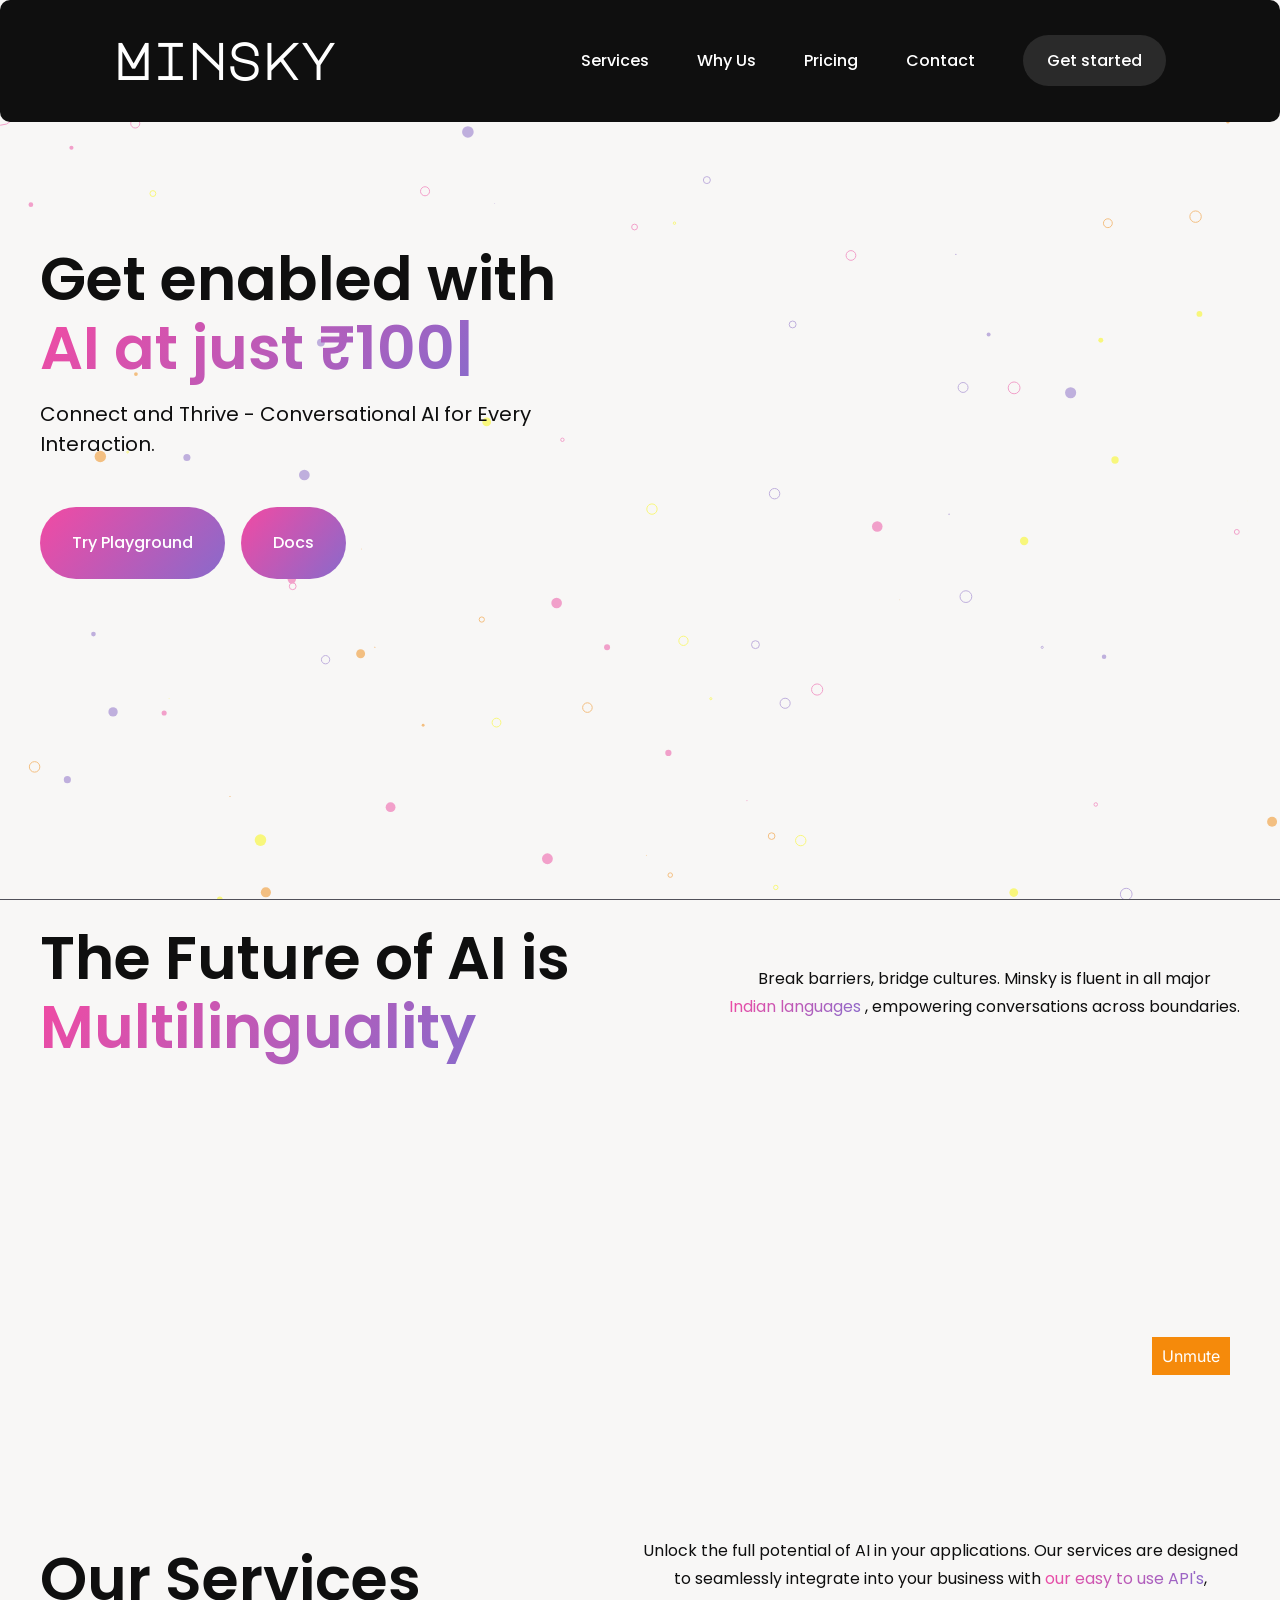
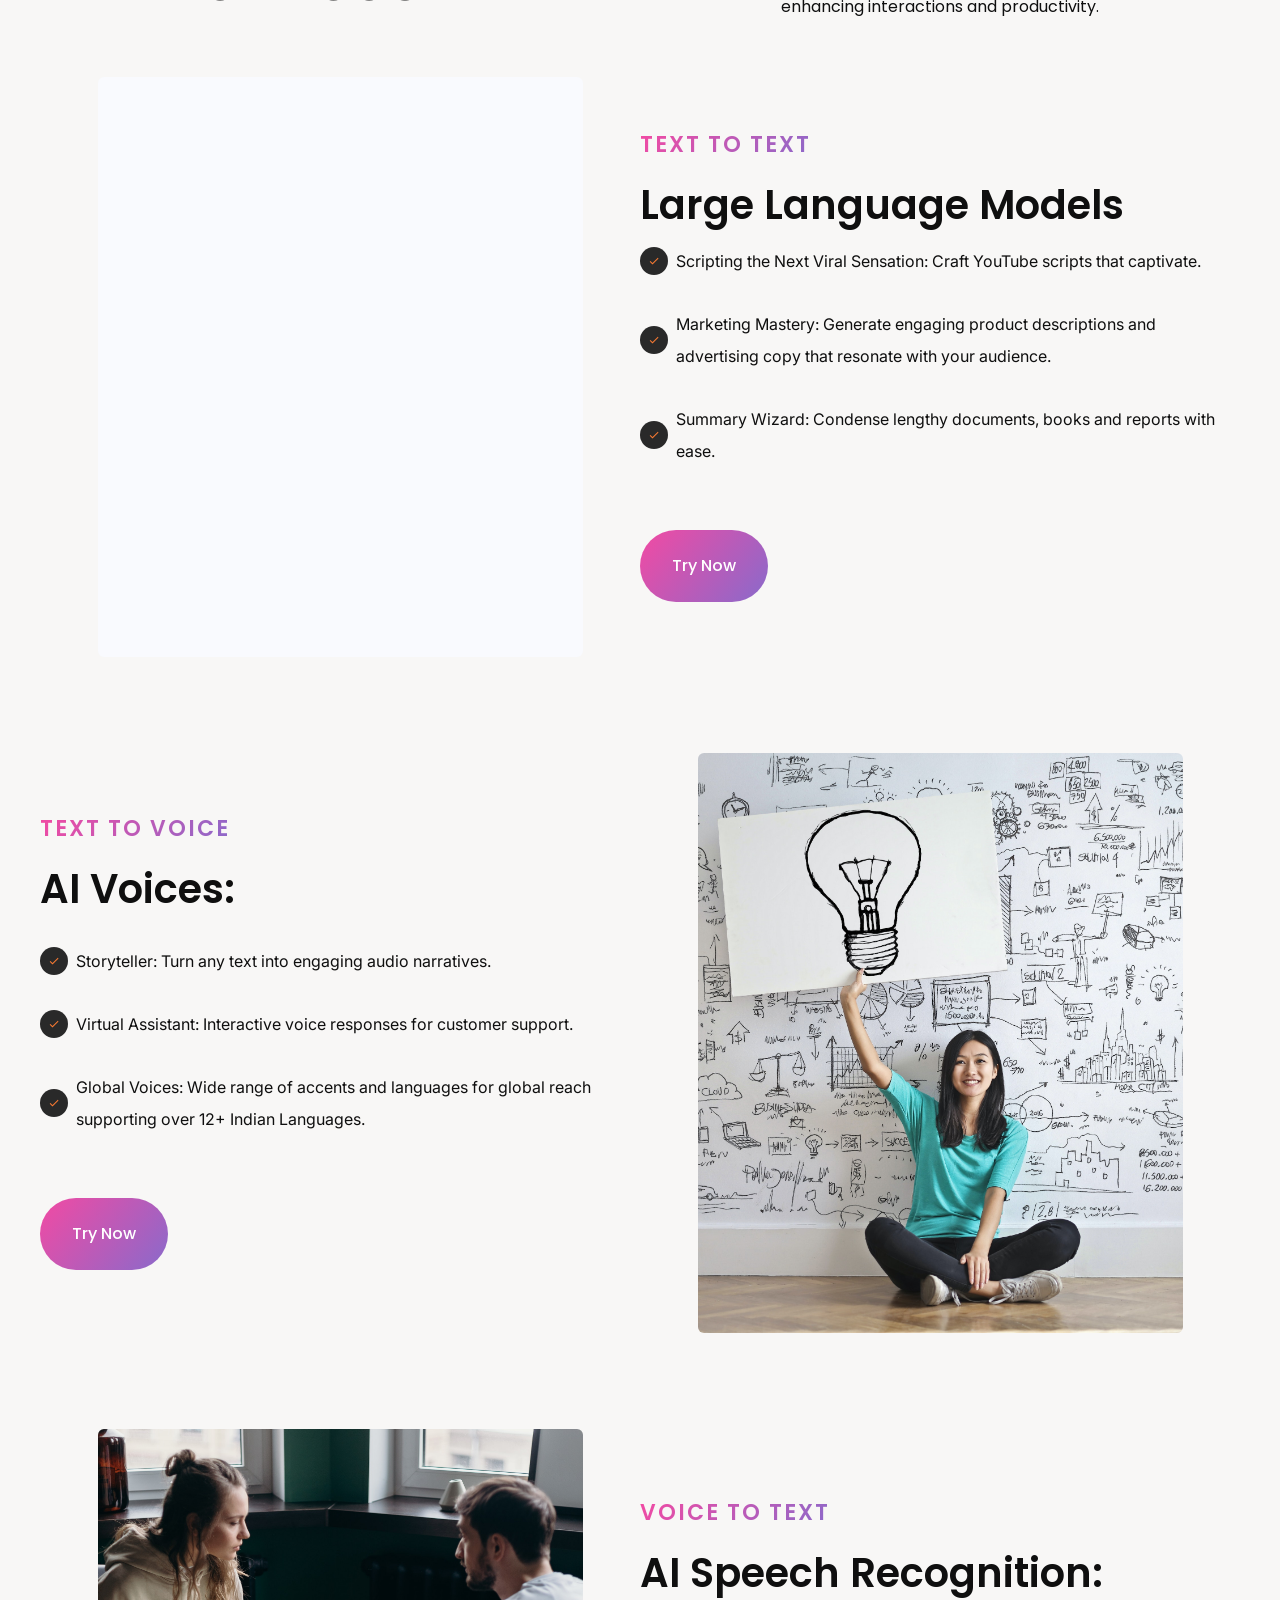
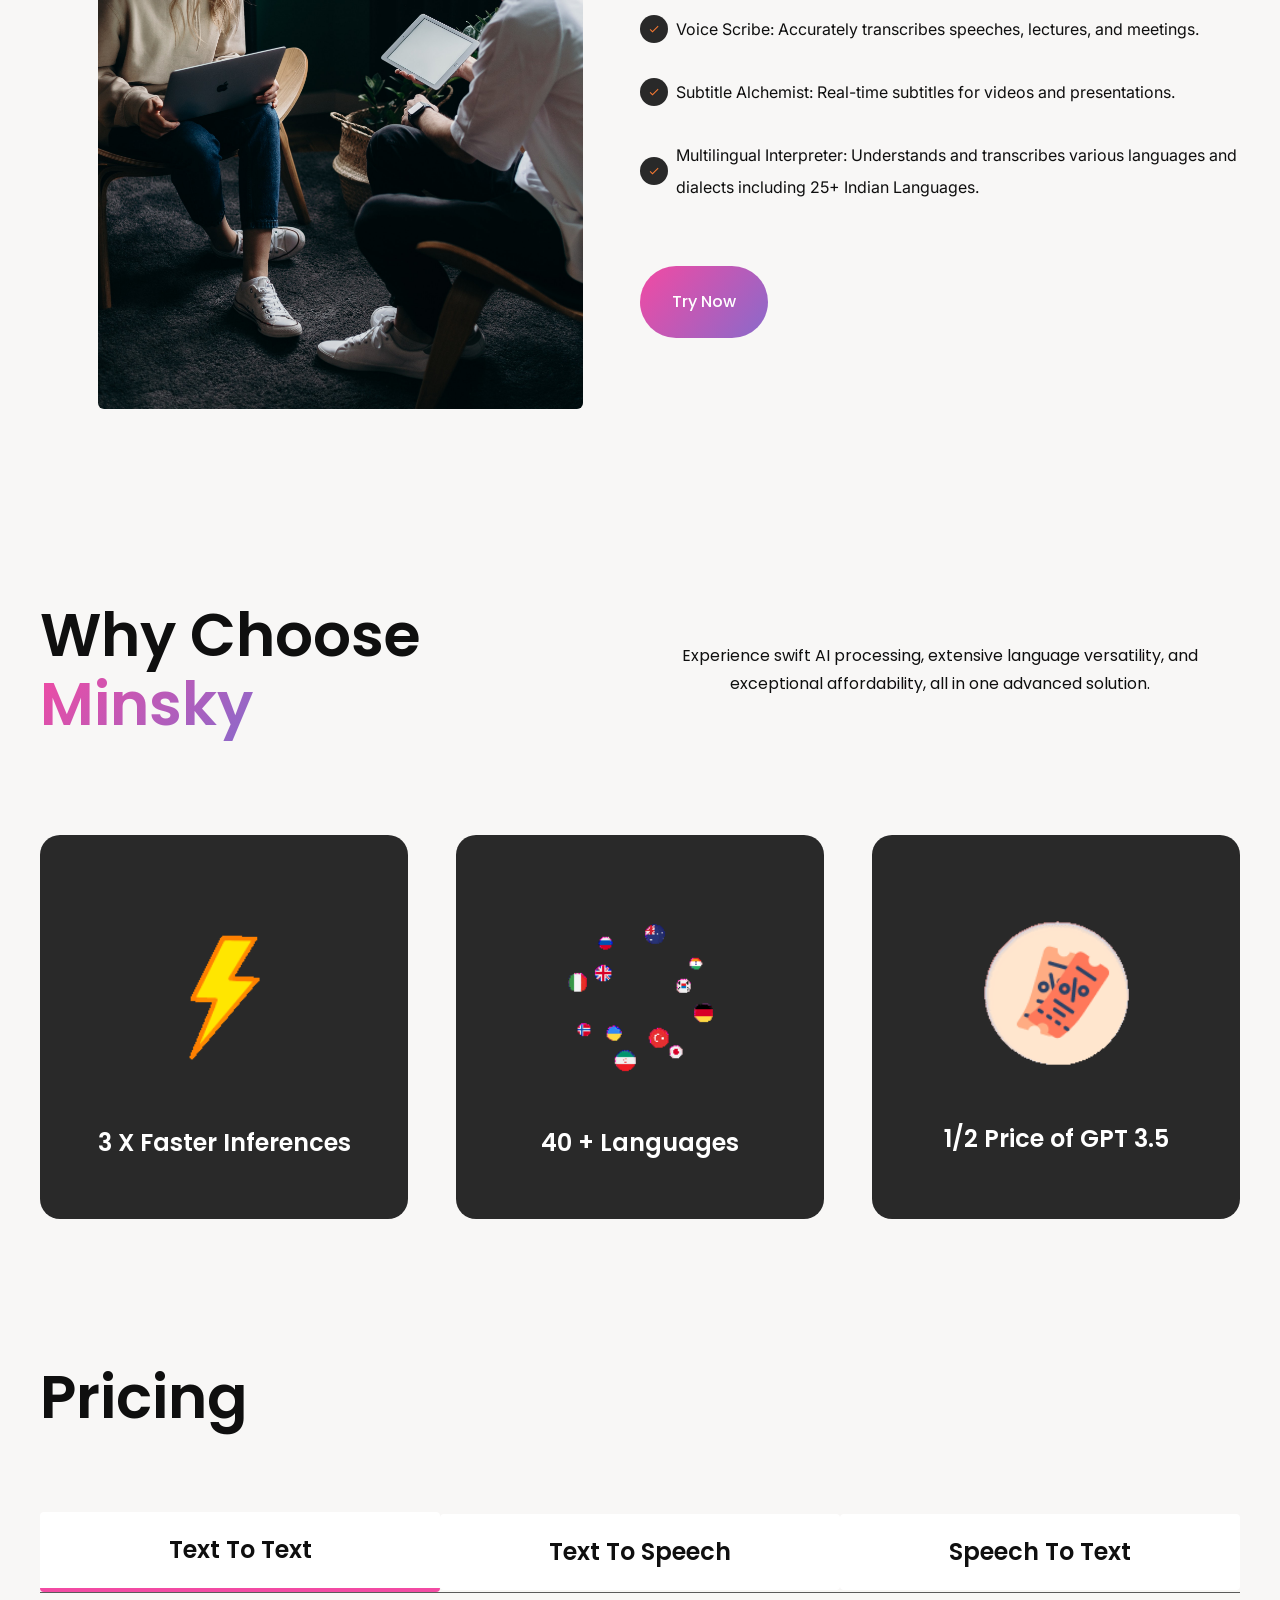
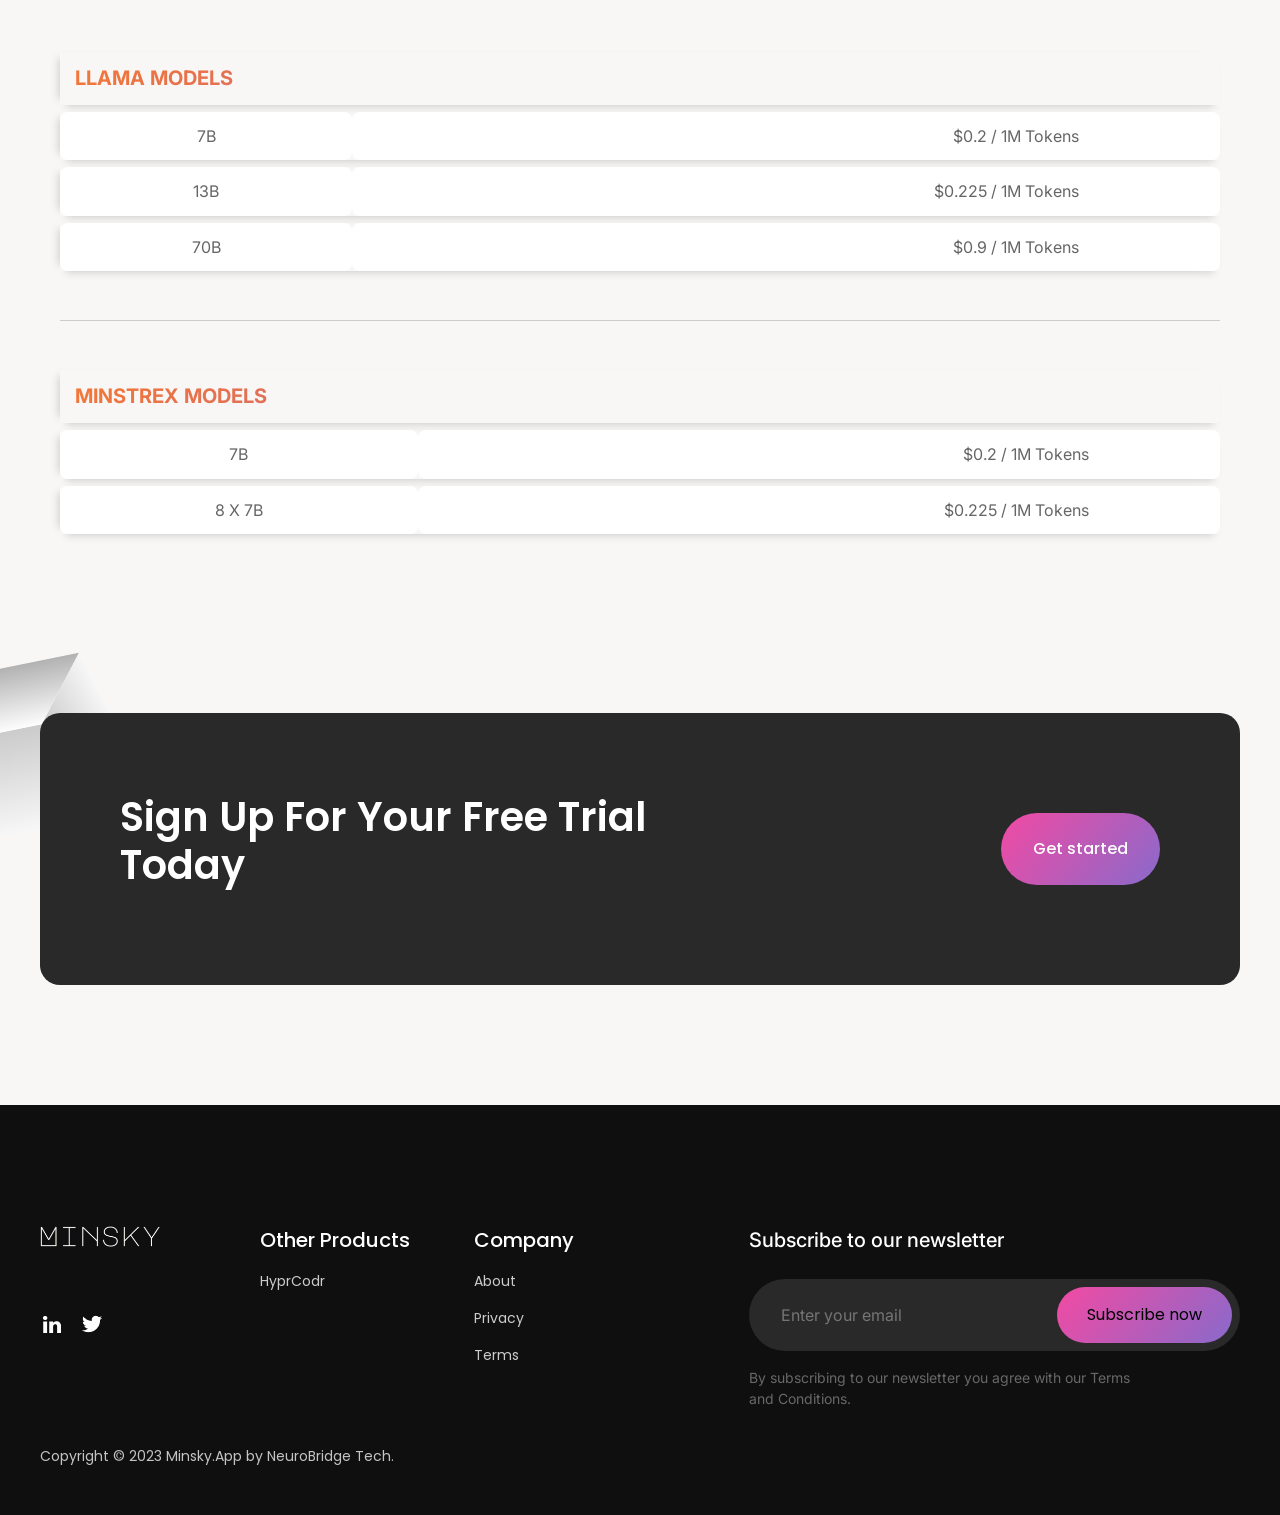
==== index.html @ 7ac11612 "Changed theme of the website" ====
<!DOCTYPE html>
<html lang="en">

<head>
  <!-- Google tag (gtag.js) -->
  <script async src="https://www.googletagmanager.com/gtag/js?id=G-080DMDDV1Z"></script>
  <script>
    window.dataLayer = window.dataLayer || [];
    function gtag() { dataLayer.push(arguments); }
    gtag('js', new Date());
    gtag('config', 'G-080DMDDV1Z');
  </script>

  <title>Minsky</title>
  <meta name="description"
    content="Minsky offers high-context AI solutions with models boasting a context range from 2K to 128K tokens. Experience operational efficiency, ROI boost, and enhanced user experience with our tailored AI services.">
  <link rel="canonical" href="https://minsky.app/">
  <meta property="og:title" content="Minsky - Pioneers of High-Context AI">
  <meta property="og:description"
    content="Experience the future of AI with Minsky's high-context models and tailored services. Boost your operational efficiency, ROI, and user experience.">
  <meta property="og:url" content="https://minsky.app/">
  <meta property="og:type" content="website">
  <meta property="og:site_name" content="Minsky">
  <meta name="viewport" content="width=device-width, initial-scale=1.0" />
  <meta charset="utf-8" />
  <meta name="twitter:card" content="summary_large_image"> <!-- Use 'summary' for small image card -->
  <meta name="twitter:title" content="Minsky - Pioneers of High-Context AI">
  <meta name="twitter:description"
    content="Experience the future of AI with Minsky's high-context models and tailored services. Boost your operational efficiency, ROI, and user experience.">
  <meta name="twitter:image" content="public/Branding/Logo nobg.png"> <!-- Replace with the URL of your image -->
  <meta name="twitter:site" content="@NeuroBridgeTech"> <!-- Replace with your Twitter handle -->
  <meta name="twitter:creator" content="@NeuroBridgeTech">
  <!-- Replace with the Twitter handle of the content creator -->

  <link href="https://fonts.googleapis.com/css2?family=Encode+Sans+SC:wght@300&family=Major+Mono+Display&display=swap"
    rel="stylesheet">
  <link rel="stylesheet"
    href="https://fonts.googleapis.com/css2?family=Inter:wght@100;200;300;400;500;600;700;800;900&amp;display=swap"
    data-tag="font" />
  <link rel="stylesheet"
    href="https://fonts.googleapis.com/css2?family=Poppins:ital,wght@0,100;0,200;0,300;0,400;0,500;0,600;0,700;0,800;0,900;1,100;1,200;1,300;1,400;1,500;1,600;1,700;1,800;1,900&amp;display=swap"
    data-tag="font" />
  <link rel="preconnect" href="https://fonts.googleapis.com">
  <link rel="preconnect" href="https://fonts.gstatic.com" crossorigin>
</head>

<body>
  <canvas id="test"></canvas>
  <link rel="stylesheet" href="./style.css" />
  <div>
    <link href="./index.css" rel="stylesheet" />
    <div class="home-container">
      <!-- <canvas id="test"></canvas> -->

      <section class="home-section">
        <nav class="navbar-navbar navbar-root-class-name">
          <div>
            <a href="./index.html" class="logo">Minsky</a>
          </div>
          <!-- <img alt="Planical7012" src="public/Branding/Logo nobg.png" class="navbar-branding-logo" /> -->
          <div class="navbar-nav-content">
            <div class="navbar-nav-links">
              <span class="navbar-link nav-link">
                <span>
                  <a href="#services">Services</a>
                </span>
              </span>
              <span class="nav-link">
                <a href="#why-us">Why Us</a>
              </span>
              <span class="nav-link">
                <a href="#pricing">Pricing</a>
              </span>
              <span class="nav-link">
                <a href="#contact-us">Contact</a>
              </span>
            </div>
            <div class="get-started navbar-get-started">
              <a href="https://tally.so/r/mZOz6B"><span class="navbar-text2">Get started</span></a>
            </div>
            <div id="open-mobile-menu" class="navbar-hamburger get-started">
              <img alt="image" src="public/Icons/hamburger-200h.png" class="navbar-hamburger-image" />
            </div>
          </div>
          <div id="mobile-menu" class="navbar-mobile-menu">
            <div class="navbar-branding">
              <img alt="image" src="public/Branding/Logo nobg.png" class="navbar-image1" />
              <div id="close-mobile-menu" class="navbar-container">
                <svg viewBox="0 0 1024 1024" class="navbar-icon">
                  <path
                    d="M225.835 286.165l225.835 225.835-225.835 225.835c-16.683 16.683-16.683 43.691 0 60.331s43.691 16.683 60.331 0l225.835-225.835 225.835 225.835c16.683 16.683 43.691 16.683 60.331 0s16.683-43.691 0-60.331l-225.835-225.835 225.835-225.835c16.683-16.683 16.683-43.691 0-60.331s-43.691-16.683-60.331 0l-225.835 225.835-225.835-225.835c-16.683-16.683-43.691-16.683-60.331 0s-16.683 43.691 0 60.331z">
                  </path>
                </svg>
              </div>
            </div>
            <div class="navbar-nav-links1">
              <span class="nav-link">
                <a href="#services">Services</a>
              </span>
              <span class="nav-link">
                <a href="#why-us">Why Us</a>
              </span>
              <span class="nav-link">
                <a href="#pricing">Pricing</a>
              </span>
              <span class="nav-link">
                <a href="#contact-us">Contact</a>
              </span>
            </div>
            <div class="get-started">
              <a href="https://tally.so/r/mZOz6B"><span class="navbar-text3">Get started</span></a>
            </div>
          </div>
          <div>
            <div class="navbar-container2"></div>
          </div>
        </nav>
        <div class="home-hero">
          <div class="home-content">
            <main class="home-main">
              <header class="home-header">
                <h1 class="home-heading">
                  Get enabled with<br>
                  <span class="rotating-text-container">
                    <span id="rotating-text"></span>
                  </span>
                </h1>
                <span class="home-caption"> Connect and Thrive - Conversational AI for Every Interaction. </span>
              </header>

              <div class="home-buttons">
                <div class="home-get-started button">
                  <a href="https://playground.minsky.app"><span class="button-text">Try Playground</span></a>
                </div>
                <div class="home-get-started1 button">
                  <a href="https://api.minsky.app/docs/redoc/"><span class="home-text01">Docs</span></a>
                </div>
              </div>
            </main>
          </div>
        </div>
      </section>

      <!-- Multilingual Audio Demo -->

      <section class="home-section1">
        <div class="merged-header">
          <div class="merged-left">
            <h2 class="home-heading">
              <span>The Future of AI is </span>
              <br />
              <span class="gradient-text">Multilinguality</span>
            </h2>
          </div>
          <div class="merged-right">
            <p class="merged-paragraph home-text10">
              Break barriers, bridge cultures. Minsky is fluent in all major<br>
              <span class="gradient-text">Indian languages</span> , empowering conversations across boundaries.
            </p>
          </div>
        </div>

        <!-- Waveform Video -->
        <div class="waveform-video-container">
          <video class="waveform-video" autoplay loop muted playsinline>
            <source src="/public/SectionImages/Minsky Audio Demo.mp4" type="video/mp4">
            Your browser does not support the video tag.
          </video>
          <button class="video-control">Unmute</button>
        </div>

      </section>

      <!-- Our Services -->

      <section id="services" class="home-section1">
        <div class="merged-header">
          <div class="merged-left">
            <h2 class="home-heading">Our Services</h2>
          </div>
          <div class="merged-right">
            <p class="merged-paragraph home-text10">
              Unlock the full potential of AI in your applications. Our services are designed
              to seamlessly integrate into your business with <span class="gradient-text">our easy to use API's</span>,
              enhancing interactions and productivity.
            </p>
          </div>
        </div>

        <!-- Our Services: T2T -->

        <section class="home-note">
          <div class="home-image02">
            <!-- <img alt="image" src="public/SectionImages/pexels-max-fischer-5212697.jpg" class="feature-image" /> -->
            <video class="feature-image" autoplay loop muted playsinline>
              <source src="/public/PexelsImgs/chat_animation.webm" type="video/mp4">
              Your browser does not support the video tag.
            </video>
          </div>
          <div class="home-content1">
            <div class="home-main1">
              <div class="home-caption1">
                <span class="section-head">Text To Text&nbsp;</span>
              </div>
              <div class="home-heading01">
                <h2 class="section-heading">Large Language Models</h2>
                <!-- <p class="section-description"> Our specialized prompts act as ready-made tools, effortlessly performing
                  specialized tasks. Whether you're a developer aiming to save time or a user seeking intuitive
                  interactions, our prompts are designed for seamless performance. </p> -->
                <ul class="home-checkmarks">
                  <li>
                    <div class="mark-icon">
                      <svg viewBox="0 0 1024 1024" class="mark-icon1">
                        <path d="M384 690l452-452 60 60-512 512-238-238 60-60z"></path>
                      </svg>
                    </div>
                    <div class="list-text">Scripting the Next Viral Sensation: Craft YouTube scripts that captivate.
                    </div>
                  </li>
                  <li>
                    <div class="mark-icon">
                      <svg viewBox="0 0 1024 1024" class="mark-icon1">
                        <path d="M384 690l452-452 60 60-512 512-238-238 60-60z"></path>
                      </svg>
                    </div>
                    <div class="list-text">Marketing Mastery: Generate engaging product descriptions and
                      advertising copy that resonate with your audience.</div>
                  </li>
                  <li>
                    <div class="mark-icon">
                      <svg viewBox="0 0 1024 1024" class="mark-icon1">
                        <path d="M384 690l452-452 60 60-512 512-238-238 60-60z"></path>
                      </svg>
                    </div>
                    <div class="list-text">Summary Wizard: Condense lengthy documents, books and reports with
                      ease.</div>
                  </li>
                </ul>
              </div>
            </div>
            <div class="home-get-started2 button">
              <span class="button-text">Try Now</span>
            </div>
          </div>
        </section>

        <!-- Our Services: T2S -->

        <section class="home-note1">
          <div class="home-image04">
            <img alt="image" src="public/SectionImages/pexels-andrea-piacquadio-3758105.jpg" class="feature-image" />
          </div>
          <div class="home-content2">
            <main class="home-main2">
              <div class="home-caption1">
                <span class="section-head">Text To Voice&nbsp;</span>
              </div>
              <main class="home-heading03">
                <header class="home-header02">
                  <h2 class="section-heading"> AI Voices: </h2>
                  <!-- <p class="section-description"> Operating discreetly, our Inference Endpoints process intricate AI
                    models, making them readily accessible for integration into applications. The result?
                    Lightning-fast, precise outcomes that benefit both developers and end-users. </p> -->
                </header>
                <ul class="home-checkmarks">
                  <li>
                    <div class="mark-icon">
                      <svg viewBox="0 0 1024 1024" class="mark-icon1">
                        <path d="M384 690l452-452 60 60-512 512-238-238 60-60z"></path>
                      </svg>
                    </div>
                    <div class="list-text">Storyteller: Turn any text into engaging audio narratives.</div>
                  </li>
                  <li>
                    <div class="mark-icon">
                      <svg viewBox="0 0 1024 1024" class="mark-icon1">
                        <path d="M384 690l452-452 60 60-512 512-238-238 60-60z"></path>
                      </svg>
                    </div>
                    <div class="list-text">Virtual Assistant: Interactive voice responses for customer support.</div>
                  </li>
                  <li>
                    <div class="mark-icon">
                      <svg viewBox="0 0 1024 1024" class="mark-icon1">
                        <path d="M384 690l452-452 60 60-512 512-238-238 60-60z"></path>
                      </svg>
                    </div>
                    <div class="list-text">Global Voices: Wide range of accents and languages for global reach
                      supporting over 12+ Indian Languages.</div>
                  </li>
                </ul>
              </main>
            </main>
            <div class="home-get-started3 button">
              <span class="button-text">Try Now</span>
            </div>
          </div>
        </section>

        <!-- Our Services: S2T -->

        <section class="home-note">
          <div class="home-image02">
            <img alt="image" src="public/SectionImages/pexels-cottonbro-studio-4065158.jpg" class="feature-image" />
          </div>
          <div class="home-content1">
            <div class="home-main1">
              <div class="home-caption1">
                <span class="section-head">Voice to Text&nbsp;</span>
              </div>
              <div class="home-heading01">
                <h2 class="section-heading">AI Speech Recognition: </h2>
                <!-- <p class="section-description"> Our custom models are not just about AI; they're about crafting AI that
                  speaks your industry's language. With the power of generative tasks and fine-tuning, we tailor our
                  models to resonate with specific industry nuances and challenges. </p> -->
                <ul class="home-checkmarks">
                  <li>
                    <div class="mark-icon">
                      <svg viewBox="0 0 1024 1024" class="mark-icon1">
                        <path d="M384 690l452-452 60 60-512 512-238-238 60-60z"></path>
                      </svg>
                    </div>
                    <div class="list-text">Voice Scribe: Accurately transcribes speeches, lectures, and meetings.</div>
                  </li>
                  <li>
                    <div class="mark-icon">
                      <svg viewBox="0 0 1024 1024" class="mark-icon1">
                        <path d="M384 690l452-452 60 60-512 512-238-238 60-60z"></path>
                      </svg>
                    </div>
                    <div class="list-text">Subtitle Alchemist: Real-time subtitles for videos and presentations.</div>
                  </li>
                  <li>
                    <div class="mark-icon">
                      <svg viewBox="0 0 1024 1024" class="mark-icon1">
                        <path d="M384 690l452-452 60 60-512 512-238-238 60-60z"></path>
                      </svg>
                    </div>
                    <div class="list-text">Multilingual Interpreter: Understands and transcribes various languages and
                      dialects including 25+ Indian Languages.</div>
                  </li>
                </ul>
              </div>
            </div>
            <div class="home-get-started2 button">
              <span class="button-text">Try Now</span>
            </div>
          </div>
        </section>
      </section>

      <!-- Why Choose -->

      <section id="why-us" class="home-section1">
        <header class="merged-header">
          <header class="merged-left">
            <h2 class="home-heading">
              <span>Why Choose </span>
              <br />
              <span class="gradient-text">Minsky</span>
            </h2>
          </header>
          <div class="merged-right">
            <p class="merged-paragraph home-text10">
              Experience swift AI processing, extensive language versatility, and exceptional affordability, all in one
              advanced solution.<br>
              <!-- <span style="color: #80FF44;">Indian languages</span> , empowering conversations across boundaries. -->
            </p>
          </div>
        </header>
        <main class="merged-cards">
          <section class="merged-card merged-root-class-name">
            <div class="merged-icon">
              <img alt="image" src="/public/Icons/fast.gif" class="merged-icon1" />
            </div>
            <main class="merged-content">
              <h1 class="merged-header-text"><span>3 X Faster Inferences</span></h1>
              <!-- <p class="merged-card-desc">
                <span>
                  Automate complex tasks, reduce manual interventions, and streamline
                  operations. Achieve faster results with fewer resources.
                </span>
              </p> -->
            </main>
          </section>
          <section class="merged-card merged-root-class-name1">
            <div class="merged-icon">
              <img alt="image" src="/public/Icons/global.gif" class="merged-icon1" />
            </div>
            <main class="merged-content">
              <h1 class="merged-header-text"><span>40 + Languages </span></h1>
              <!-- <p class="merged-card-desc">
                <span>
                  Use high-context models for deeper content understanding and better precision resulting in enhanced
                  customer interactions, reduced errors, and increased conversions.
                </span>
              </p> -->
            </main>
          </section>
          <section class="merged-card merged-root-class-name2">
            <div class="merged-icon">
              <img alt="image" src="/public/Icons/affordable anim.gif" class="merged-icon1" />
            </div>
            <main class="merged-content">
              <h1 class="merged-header-text"><span>1/2 Price of GPT 3.5</span></h1>
              <p class="merged-card-desc">
                <!-- <span>
                  Deliver answers that don't just satisfy, but inspire, leading to
                  higher user retention and engagement. <br><br>
                </span> -->
              </p>
            </main>
          </section>
        </main>
      </section>

      <!-- Pricing -->

      <section id="pricing" class="home-section1">
        <div class="merged-header">
          <div class="merged-left">
            <h2 class="home-heading">Pricing</h2>
          </div>
        </div>

        <div class="home-features">
          <div class="feature feature-active home-feature" data-service="prompt">
            <h3 class="home-text03">Text To Text </h3>
            <!-- <p class="home-text04">Doloremque laudantium</p> -->
          </div>
          <div class="feature home-feature1" data-service="inference">
            <h3 class="home-text03">Text To Speech</h3>
            <!-- <p class="home-text06">Doloremque laudantium</p> -->
          </div>
          <div class="feature home-feature2" data-service="custom">
            <h3 class="home-text03">Speech To Text</h3>
            <!--  <p class="home-text08">Doloremque laudantium</p> -->
          </div>
        </div>

        <div class="note-container" data-service-container="prompt">
          <div class="note-note">
            <div class="note-content" data-service-content="prompt">
              <!-- Inserted table starts here -->
              <div class="table-container">
                <table class="pricing-table">
                  <thead>
                    <tr>
                      <th colspan="2">LLAMA MODELS</th>
                    </tr>
                  </thead>
                  <tbody>
                    <tr>
                      <td>7B</td>
                      <td><span class="table-price-data">$0.2 / 1M Tokens</span></td>
                    </tr>
                    <tr>
                      <td>13B</td>
                      <td><span class="table-price-data">$0.225 / 1M Tokens</span></td>
                    </tr>
                    <tr>
                      <td>70B</td>
                      <td><span class="table-price-data">$0.9 / 1M Tokens</span></td>
                    </tr>
                  </tbody>
                </table>
              </div>
              <hr>
              <div class="table-container">
                <table class="pricing-table">
                  <thead>
                    <tr>
                      <th colspan="2">MINSTREX MODELS</th>
                    </tr>
                  </thead>
                  <tbody>
                    <tr>
                      <td>7B</td>
                      <td><span class="table-price-data">$0.2 / 1M Tokens</span></td>
                    </tr>
                    <tr>
                      <td>8 X 7B </td>
                      <td><span class="table-price-data">$0.225 / 1M Tokens</span></td>
                    </tr>
                  </tbody>
                </table>
              </div>
              <!-- Inserted table ends here -->
            </div>
          </div>
        </div>



        <div class="note-container" data-service-container="inference">
          <div class="note-note">
            <div class="note-content" data-service-content="inference">
              <div class="table-container">
                <table class="pricing-table">
                  <thead>
                    <tr>
                      <th colspan="2">Multilingual Models</th>
                    </tr>
                  </thead>
                  <tbody>
                    <tr>
                      <td>Voice HQ</td>
                      <td><span class="table-price-data">$0.2 / 1K Characters</span></td>
                    </tr>
                    <tr>
                      <td>Voice FS</td>
                      <td><span class="table-price-data">$0.225 / 1K Characters</span></td>
                    </tr>
                  </tbody>
                </table>
              </div>
              <hr>
            </div>
          </div>
        </div>


        <div class="note-container" data-service-container="custom">
          <div class="note-note">
            <div class="note-content" data-service-content="custom">
              <div class="table-container">
                <table class="pricing-table">
                  <thead>
                    <tr>
                      <th colspan="2">Multilingual Models</th>
                    </tr>
                  </thead>
                  <tbody>
                    <tr>
                      <td>ASR HQ</td>
                      <td><span class="table-price-data">$0.2 / minute</span></td>
                    </tr>
                    <tr>
                      <td>ASR FS</td>
                      <td><span class="table-price-data">$0.225 / minute</span></td>
                    </tr>
                  </tbody>
                </table>
              </div>
              <hr>
            </div>
          </div>
        </div>

      </section>

      <!-- Contact Us -->

      <section id="contact-us" class="home-section7">
        <div class="home-cube">
          <div class="home-top side"></div>
          <div class="home-front side"></div>
          <div class="home-left1 side"></div>
        </div>
        <main class="home-banner">
          <div class="home-header06" id="banner-content">
            <h2 class="contact-heading">Sign Up For Your Free Trial Today</h2>
            <p class="home-description section-description">
              <!-- Lorem ipsum dolor sit amet! -->
            </p>
          </div>
          <div class="home-buttons1">
            <div class="home-get-started4 button">
              <a href="https://tally.so/r/mZOz6B"><span class="button-text">Get started</span></a>
            </div>

            <!-- <div class="home-book-demo button"><span class="home-text18">Book a demo</span></div> -->
          </div>
        </main>
      </section>

      <!-- Footer -->

      <footer class="home-footer">
        <div class="home-content5">
          <main class="home-main-content">
            <div class="home-content6">
              <header class="home-main3">
                <div class="home-header07">
                  <a href="./index.html"><img alt="image" src="public/Branding/Logo nobg.png"
                      class="home-branding" /></a>
                  <span class="home-text19">
                    <!-- Lorem ipsum dolor sit amet, consectetur adipiscing elit. -->
                  </span>
                </div>
                <div class="home-socials">
                  <a href="https://in.linkedin.com/company/neurobridge-tech" target="_blank" rel="noreferrer noopener"
                    class="home-link">
                    <img alt="image" src="public/Icons/linkedin-200h.png" class="social" />
                  </a>

                  <a href="https://twitter.com/neurobridgetech" target="_blank" rel="noreferrer noopener"
                    class="home-link2">
                    <img alt="image" src="public/Icons/twitter-200h.png" class="social" />
                  </a>
                </div>
              </header>
              <header class="home-categories">

                <div class="home-category">
                  <div class="home-header08">
                    <span class="footer-header">Other Products</span>
                  </div>
                  <div class="home-links">
                    <span class="footer-link"><a href="https://hyprcodr.com" target="_blank">HyprCodr</a></span>
                  </div>
                </div>
                <div class="home-category1">
                  <div class="home-header09">
                    <span class="footer-header">Company</span>
                  </div>
                  <div class="home-links1">
                    <span class="footer-link"><a href="https://neurobridge.tech/about" target="_blank">About</a></span>
                    <span class="footer-link"><a href="https://neurobridge.tech/privacy"
                        target="_blank">Privacy</a></span>
                    <span class="footer-link"><a href="https://neurobridge.tech/tos" target="_blank">Terms</a></span>

                    <!-- <span class="footer-link">News</span> -->
                  </div>
                </div>
              </header>
            </div>
            <section class="home-copyright">
              <span class="home-text26"> <a href="https://neurobridge.tech" target="_blank"> Copyright © 2023 Minsky.App
                  by NeuroBridge Tech.</a></span>
            </section>
          </main>
          <main class="home-subscribe">
            <main class="home-main4">
              <h1 class="home-heading12">Subscribe to our newsletter</h1>
              <form method="POST" action="/submit_form">
                <div class="home-input-field">
                  <input type="email" placeholder="Enter your email" class="home-textinput input" />
                  <div class="home-buy button">
                    <span class="home-text27">-&gt;</span>
                    <span class="home-text28">
                      <button>Subscribe now</button>
                      <br />
                    </span>
              </form>
        </div>
    </div>
    </main>
    <h1 class="home-notice"> By subscribing to our newsletter you agree with our Terms and Conditions. </h1>
    </main>
    <section class="home-copyright1">
      <span class="home-text31">© 2023 All Rights Reserved. Product by Neurobridge.Tech</span>
    </section>
  </div>
  </footer>
  <div>
    <div class="home-container4"></div>
  </div>
  </div>
  </div>
</body>
<script src="js.js"></script>

</html>
---- style.css ----
:root {
  --dl-color-gray-500: #595959;
  --dl-color-gray-700: #999999;
  --dl-color-gray-900: #D9D9D9;
  --dl-size-size-large: 144px;
  --dl-size-size-small: 48px;
  --dl-color-danger-300: #A22020;
  --dl-color-danger-500: #BF2626;
  --dl-color-danger-700: #E14747;
  --dl-color-gray-black: #000000;
  --dl-color-gray-white: #FFFFFF;
  --dl-size-size-medium: 96px;
  --dl-size-size-xlarge: 192px;
  --dl-size-size-xsmall: 16px;
  --dl-space-space-unit: 16px;
  --dl-color-primary-100: #896acb;
  --dl-color-primary-300: #0074F0;
  --dl-color-primary-500: #14A9FF;
  --dl-color-primary-700: #85DCFF;
  --dl-color-success-300: #199033;
  --dl-color-success-500: #32A94C;
  --dl-color-success-700: #4CC366;
  --dl-color-secondary: #f58a0b;
  --dl-color-tertiary: #f24aa3;
  --dl-size-size-xxlarge: 288px;
  --dl-size-size-maxwidth: 1400px;
  --dl-radius-radius-round: 50%;
  --dl-space-space-halfunit: 8px;
  --dl-space-space-sixunits: 96px;
  --dl-space-space-twounits: 32px;
  --dl-radius-radius-radius2: 2px;
  --dl-radius-radius-radius4: 4px;
  --dl-radius-radius-radius8: 8px;
  --dl-space-space-fiveunits: 80px;
  --dl-space-space-fourunits: 64px;
  --dl-space-space-threeunits: 48px;
  --dl-space-space-oneandhalfunits: 24px;
}


/* --------- Default style-------------- */
html {
  font-family: Inter;
  font-size: 16px;
}

body {
  font-weight: 400;
  font-style: normal;
  text-decoration: none;
  text-transform: none;
  letter-spacing: normal;
  line-height: 1.15;
  color: var(--dl-color-gray-black);
  background-color: var(--dl-color-gray-white);


}

/* ------------------------------------- */

/* ------------ Reset Style ---------------*/
html {
  line-height: 1.15;
}

body {
  margin: 0;
}

* {
  box-sizing: border-box;
  border-width: 0;
  border-style: solid;
}

p,
li,
ul,
pre,
div,
h1,
h2,
h3,
h4,
h5,
h6,
figure,
blockquote,
figcaption {
  margin: 0;
  padding: 0;
}

button {
  background-color: transparent;
}

button,
input,
optgroup,
select,
textarea {
  font-family: inherit;
  font-size: 100%;
  line-height: 1.15;
  margin: 0;
}

button,
select {
  text-transform: none;
}

button,
[type="button"],
[type="reset"],
[type="submit"] {
  -webkit-appearance: button;
}

button::-moz-focus-inner,
[type="button"]::-moz-focus-inner,
[type="reset"]::-moz-focus-inner,
[type="submit"]::-moz-focus-inner {
  border-style: none;
  padding: 0;
}

button:-moz-focus,
[type="button"]:-moz-focus,
[type="reset"]:-moz-focus,
[type="submit"]:-moz-focus {
  outline: 1px dotted ButtonText;
}

a {
  color: inherit;
  text-decoration: inherit;
}

input {
  padding: 2px 4px;
}

img {
  display: block;
}

html {
  scroll-behavior: smooth
}



/* ----------- New Section For Context----------- */
.merged-card {
  gap: var(--dl-space-space-oneandhalfunits);
  flex: 1;
  display: flex;
  height: 384px;
  width: 392px;
  padding: var(--dl-space-space-threeunits);
  position: relative;
  align-items: center;
  border-radius: 20px;
  flex-direction: column;
  justify-content: center;
  background-color: #292929;
}

.merged-icon {
  display: flex;
  padding: var(--dl-space-space-unit);
  align-items: center;
  aspect-ratio: 1;
  border-radius: 50%;
  flex-direction: column;
  justify-content: center;
  /* background-color: #80FF44; */
}

.merged-icon1 {
  height: 175px;
  object-fit: cover;
}

.merged-content {
  gap: var(--dl-space-space-halfunit);
  display: flex;
  align-items: flex-start;
  flex-direction: column;
  justify-content: flex-start;
}

.merged-header-text {
  color: rgb(255, 255, 255);
  font-size: 24px;
  font-style: normal;
  font-family: Poppins;
  font-weight: 600;
  line-height: 36px;
}

.merged-card-desc {
  color: #C2C6CC;
  font-family: Poppins;
  line-height: 28px;
}

@media(max-width: 991px) {
  .merged-root-class-name {
    flex: 0 0 auto;
    width: 100%;
  }

  .merged-root-class-name1 {
    flex: 0 0 auto;
    width: 100%;
  }

  .merged-root-class-name2 {
    flex: 0 0 auto;
    width: 100%;
  }
}

.merged-section001 {
  width: 100%;
  display: flex;
  overflow: auto;
  min-height: 100vh;
  overflow-x: hidden;
  align-items: center;
  flex-direction: column;
  background-color: #0F0F0F;
}

.merged-header {
  width: 100%;
  display: flex;
  max-width: 1200px;
  align-items: center;
  flex-direction: row;
  justify-content: space-between;
}

.merged-left {
  gap: var(--dl-space-space-oneandhalfunits);
  width: 100%;
  display: flex;
  max-width: 600px;
  align-items: flex-start;
  flex-direction: column;
  justify-content: center;
}

.merged-right {
  gap: var(--dl-space-space-unit);
  display: flex;
  align-items: center;
  flex-direction: column;
  justify-content: center;
}

.merged-paragraph {
  width: 100%;
  max-width: 480px;
}

.merged-cards {
  gap: var(--dl-space-space-threeunits);
  width: 100%;
  display: flex;
  padding-top: var(--dl-space-space-sixunits);
  max-width: 1200px;
  align-items: center;
  flex-direction: row;
  justify-content: center;
}

@media(max-width: 991px) {
  .merged-section001 {
    gap: var(--dl-space-space-threeunits);
    padding-top: 100px;
    padding-bottom: 100px;
  }

  .merged-header {
    gap: var(--dl-space-space-unit);
    align-items: flex-start;
    flex-direction: column;
    justify-content: flex-start;
  }

  .merged-cards {
    gap: var(--dl-space-space-oneandhalfunits);
    flex-direction: column;
  }
}

@media(max-width: 767px) {
  .merged-left {
    gap: var(--dl-space-space-unit);
  }
}

/* Gradient Text */

.gradient-text {
  background: linear-gradient(310deg, var(--dl-color-primary-100), var(--dl-color-tertiary));
  -webkit-background-clip: text;
  background-clip: text;
  color: transparent;
  -webkit-text-fill-color: transparent;

}


/* Waveform */

.waveform-video-container {
  position: relative;
  width: 100%;
  max-width: 1200px;
  /* Adjust based on your layout */
  margin-top: 20px;
}

.waveform-video {
  width: 100%;
  max-height: 300px;
  /* Adjust based on your preference */
  object-fit: cover;
}

.video-control {
  position: absolute;
  right: 10px;
  bottom: 10px;
  background-color: var(--dl-color-secondary);
  border: none;
  padding: 10px;
  color: white;
  cursor: pointer;
}

@media (max-width: 991px) {
  .waveform-video {
    max-height: 100px;
  }
}




/* ---------------------------------------------- */



/* --------------------------------------- */

.home-checkmarks li {
  margin-bottom: 15px;
  /* Adjust this value as needed */
}

/* Adjust line spacing within bullet points */
.home-checkmarks li div {
  line-height: 2;
  /* Adjust this value as needed */
}

li {
  line-height: 2;
  /* Adjust this value as needed */
}

ul.home-checkmarks {
  list-style-type: none;
  color: #f1f1f1;
  padding: 0;
  gap: var(--dl-space-space-unit);
  display: flex;
  align-items: flex-start;
  flex-direction: column;
  justify-content: flex-start;
}

ul.home-checkmarks li {
  gap: var(--dl-space-space-halfunit);
  display: flex;
  position: relative;
  align-items: center;
  flex-direction: row;
  justify-content: center;
}

.mark-icon {
  display: flex;
  padding: var(--dl-space-space-halfunit);
  align-items: center;
  border-radius: 50%;
  flex-direction: row;
  justify-content: center;
  background-color: #292929;
}

.mark-icon1 {
  fill: #f57832;
  width: 12px;
  height: 12px;
}


.rotating-text-container {
  background: linear-gradient(310deg, var(--dl-color-primary-100), var(--dl-color-tertiary));
  ;
  -webkit-background-clip: text;
  background-clip: text;
  color: transparent;
  -webkit-text-fill-color: transparent;
  /* For Safari */
  display: inline;
  /* Align with the typewriter cursor */
}

#rotating-text {
  white-space: nowrap;
  /* Prevent text wrapping */
  display: inline;
  /* Required for the gradient to work correctly */
}

#rotating-text:after {
  content: '|';
  /* The typewriter cursor */
  animation: blink 1s infinite;
  color: #894cff;
  /* Make the cursor green */
}

@keyframes blink {

  0%,
  100% {
    opacity: 1;
  }

  50% {
    opacity: 0;
  }
}




/* --------------------------------------- */
@media(min-width: 991px) {
  .home-section {
    background-position: right center;
    background-repeat: no-repeat;
    background-size: 50%;
    background-image:
      url('public/PexelsImgs/banner-flip-removebg.png');
  }
}

@media(max-width: 767px) {
  .home-section {
    /* background-image:
      url('public/PexelsImgs/banner-flip-removebg.png'); */
    background-size: 100%;
  }

}

@media(max-width: 991px) {
  .home-section {
    /*  background-image:
      url('public/PexelsImgs/banner-flip-removebg.png'); */
    background-size: 100%;
  }
}

.home-section1 {
  flex: 1;
  width: 100%;
  display: flex;
  align-items: center;
  padding-top: var(--dl-space-space-oneandhalfunits);
  padding-left: var(--dl-space-space-oneandhalfunits);
  padding-right: var(--dl-space-space-oneandhalfunits);
  flex-direction: column;
  padding-bottom: 120px;
  justify-content: center;
}

.home-text02 {
  color: rgb(255, 255, 255);
  font-size: 40px;
  font-style: normal;
  font-family: Poppins;
  font-weight: 600;
}

.home-features {
  width: 100%;
  display: flex;
  max-width: 1200px;
  margin-top: var(--dl-space-space-fiveunits);
  align-items: center;
  user-select: none;
  border-color: #5A5A5A;
  flex-direction: row;
  justify-content: center;
  border-bottom-width: 1px;
}

.home-text03 {
  color: #0F0F0F;
  font-size: 24px;
  font-style: normal;
  font-family: Poppins;
  font-weight: 600;
}

.home-text04 {
  color: rgb(121, 124, 128);
  font-family: Poppins;
}

.home-text05 {
  color: rgb(255, 255, 255);
  font-size: 24px;
  font-style: normal;
  font-family: Poppins;
  font-weight: 600;
}

.home-text06 {
  color: rgb(121, 124, 128);
  font-family: Poppins;
}

.home-text07 {
  color: rgb(255, 255, 255);
  font-size: 24px;
  font-style: normal;
  font-family: Poppins;
  font-weight: 600;
}

.home-text08 {
  color: rgb(121, 124, 128);
  font-family: Poppins;
}

.note-note {
  display: flex;
  align-items: center;
  /* Center the content vertically */
  justify-content: center;
  /* Elements on either side */
  width: 100%;
  max-width: 1200px;
  position: relative;
}

.note-content,
.pricing-section {
  flex: 1;
  max-width: 100%;
  padding: 20px;
  /* Each side takes up half the width */
}

.note-main {
  display: flex;
  align-items: center;
  /* Align the heading vertically */
  justify-content: center;
  text-align: center;
  /* Center the heading text */
  flex-direction: column;
  height: 100%;
}

/* Pricing Table */

.table-container {
  max-width: 1200px;
  width: 100%;
  margin: auto;
  padding-top: var(--dl-space-space-twounits);
  padding-bottom: var(--dl-space-space-twounits);
}

.pricing-table {
  width: 100%;
  border-collapse: separate;
  border-spacing: 0 7px;
  text-align: center;
}

.pricing-table th,
.pricing-table td {
  background-color: white;
  padding: 15px;
  border-radius: 8px;
}

.pricing-table tr {
  box-shadow: -8px 0 8px -6px rgba(0, 0, 0, 0.15), 0 8px 8px -6px rgba(0, 0, 0, 0.15);
  margin-bottom: 15px;
}

.pricing-table td {
  color: #666;
  font-size: 16px;
  box-shadow: none;
  vertical-align: middle;
  text-align: center;
}

.pricing-table th {
  background-image: linear-gradient(310deg, #894cff, #f57832);
  background-clip: text;
  -webkit-background-clip: text;
  color: transparent;
  font-size: 20px;
  text-align: left;
}

.pricing-table tr:hover td {
  background-color: transparent;
}

.table-price-data {
  float: right;
  padding-right: 15%;
}

.pricing-table td:last-child {
  text-align: right;
}

hr {
  border: none;
  height: 1px;
  background-color: #ccc;
  margin: 10px 0;
}

@media (max-width: 600px) {
  .table-container {
    padding: 10px;
  }

  .pricing-table th,
  .pricing-table td {
    padding: 10px;
    font-size: 16px;
  }
}

@media (max-width: 768px) {
  .note-content {
    min-width: 100%;
    /* Ensure full width is used on smaller screens */
  }
}

[data-service-container] {
  display: none;
}

[data-service-container="prompt"] {
  display: contents;
  flex-direction: column;
  /* Ensures a vertical layout */
}

[data-service-content] {
  display: block;
  flex-grow: 1;
  min-width: 0;
}

.note-container {
  max-width: 100%;
}

.feature {
  cursor: pointer;
}


/* ----- */
.note-heading {
  color: rgb(255, 255, 255);
  font-size: 32px;
  font-style: normal;
  font-family: Poppins;
  font-weight: 500;
}

.note-paragraph {
  color: #CCCCCC;
  font-family: Poppins;
  line-height: 28px;
}

.note-explore-more {
  gap: var(--dl-space-space-oneandhalfunits);
  cursor: pointer;
  display: flex;
  transition: 0.3s;
  align-items: center;
  border-color: #80FF44;
  flex-direction: column;
  padding-bottom: var(--dl-space-space-halfunit);
  justify-content: center;
  border-bottom-width: 1px;
}

.note-explore-more:hover {
  opacity: 0.5;
}

.note-text5 {
  color: #80FF44;
  font-style: normal;
  font-weight: 500;
  line-height: 24px;
}

.note-image {
  flex: 1;
  display: flex;
  align-items: center;
  flex-direction: row;
  justify-content: flex-end;
}

.note-image1 {
  object-fit: cover;
  height: 358px;
  width: 469px;
}

@media(max-width: 991px) {
  .note-note {
    gap: var(--dl-space-space-fourunits);
    flex-direction: column;
  }

  .note-content {
    min-width: 100%;
  }

  .note-main {
    align-items: flex-start;
  }
}

@media(max-width: 767px) {
  .note-note {
    gap: var(--dl-space-space-threeunits);
  }

  .note-main {
    width: 100%;
    align-items: flex-start;
  }

  .note-heading {
    font-size: 28px;
  }

  .note-paragraph {
    line-height: 24px;
  }
}

@media(max-width: 479px) {
  .note-image1 {
    width: 100%;
  }
}


/* ---------Form --------------- */
.form-popup {
  display: none;
  position: relative;
  border: 3px solid #f1f1f1;
  z-index: 9;
}

.form-container {
  display: flex;
  flex-direction: row;
  justify-content: space-between;
  gap: 10px;
  max-width: 100%;
  background-color: #292929;
  padding: var(--dl-space-space-halfunit);
  border-radius: 50px;
}

.form-container input[type=text],
.form-container textarea,
.form-container .btn {
  flex: 1;
}

.form-container input[type=text],
.form-container textarea {
  width: 100%;
  color: #ffffff;
  height: 24px;
  line-height: 24px;
  padding-left: var(--dl-space-space-oneandhalfunits);
  outline-style: none;
  background-color: rgba(217, 217, 217, 0);
  border: none;
  border-radius: 0;
  margin: 0;
}

.form-container h1 {
  display: none;
}

.form-container label {
  display: none;
}

.form-container .btn {
  background-color: #80FF44;
  color: white;
  padding: 16px 20px;
  border: none;
  cursor: pointer;
  width: 100%;
  margin-bottom: 10px;
  opacity: 0.8;
  padding-top: var(--dl-space-space-unit);
  padding-left: var(--dl-space-space-oneandhalfunits);
  padding-right: var(--dl-space-space-oneandhalfunits);
  padding-bottom: var(--dl-space-space-unit);
  margin-left: var(--dl-space-space-oneandhalfunits);
}

.form-container .btn:before {
  content: "->";
  margin-right: 5px;
}

.form-container .cancel {
  background-color: red;
  margin-left: var(--dl-space-space-oneandhalfunits);
}

.form-container .btn:hover,
.open-button:hover {
  opacity: 1;
}

.home-get-started4 {
  transition: all 0.3s ease;
}

.form-popup {
  display: none;
  transition: opacity 0.3s ease;
}

.form-popup.show {
  display: block;
  opacity: 1;
}

/* ------------------------------------- */

/* Main CSS */
.button {
  cursor: pointer;
  display: flex;
  transition: 0.3s;
  align-items: center;
  padding-top: var(--dl-space-space-oneandhalfunits);
  padding-left: var(--dl-space-space-twounits);
  border-radius: 58px;
  padding-right: var(--dl-space-space-twounits);
  flex-direction: column;
  padding-bottom: var(--dl-space-space-oneandhalfunits);
  background: linear-gradient(310deg, var(--dl-color-primary-100), var(--dl-color-tertiary));
}

.logo {
  font-family: 'Encode Sans SC', sans-serif;
  font-family: 'Major Mono Display', monospace;
  color: white;
  font-weight: 700;
  font-size: 50px;
  margin-left: 7vw;
  text-decoration: none;
  /* Removes underline from hyperlink */
}


.button:hover {
  opacity: 0.5;
}

.textarea {
  color: var(--dl-color-gray-black);
  cursor: auto;
  padding: 0.5rem;
  border-color: var(--dl-color-gray-black);
  border-width: 1px;
  border-radius: 4px;
  background-color: var(--dl-color-gray-white);
}

.list {
  width: 100%;
  margin: 1em 0px 1em 0px;
  display: block;
  padding: 0px 0px 0px 1.5rem;
  list-style-type: none;
  list-style-position: outside;
}

.list-item {
  display: list-item;
}

.teleport-show {
  display: flex !important;
  transform: none !important;
}

.nav-link {
  color: #fff;
  font-size: 16px;
  font-style: Medium;
  text-align: left;
  transition: 0.3s;
  font-family: Poppins;
  font-weight: 500;
  line-height: normal;
  font-stretch: normal;
  text-decoration: none;
}

.nav-link:hover {
  opacity: 0.5;
}

.get-started {
  cursor: pointer;
  display: flex;
  transition: 0.3s;
  align-items: center;
  padding-top: var(--dl-space-space-unit);
  border-color: transparent;
  padding-left: var(--dl-space-space-oneandhalfunits);
  border-radius: 58px;
  padding-right: var(--dl-space-space-oneandhalfunits);
  padding-bottom: var(--dl-space-space-unit);
  justify-content: center;
  text-decoration: none;
  background-color: rgba(42, 42, 42, 1);
}

.get-started:hover {
  opacity: 0.5;
}

.avatar {
  width: var(--dl-size-size-small);
  height: var(--dl-size-size-small);
  object-fit: cover;
  border-radius: var(--dl-radius-radius-round);
}

/* .feature {
  gap: var(--dl-space-space-halfunit);
  flex: 1;
  display: flex;
  align-items: center;
  flex-direction: column;
  padding-bottom: var(--dl-space-space-oneandhalfunits);
  justify-content: center;
} */

.feature {
  gap: var(--dl-space-space-halfunit);
  flex: 1;
  display: flex;
  align-items: center;
  flex-direction: column;
  padding: var(--dl-space-space-oneandhalfunits);
  justify-content: center;
  background-color: white;
  /* Apple-like white cards */
  border-radius: 4px;
  /* Rounded corners */
  /* box-shadow: 0 10px 30px rgba(0, 0, 0, 0.1); */
  /* Subtle shadow for depth */
  transition: transform 0.3s ease-in-out;
  /* Smooth transition for hover effect */
}

.feature:hover {
  transform: translateY(-2px);
  /* Slight lift when hovered */
  box-shadow: 0 15px 25px rgba(0, 0, 0, 0.2);
  /* Increased shadow on hover */
}

.feature-active {
  border-color: var(--dl-color-tertiary);
  border-bottom-width: 4px;
}

.section-head {
  background: linear-gradient(310deg, var(--dl-color-primary-100), var(--dl-color-tertiary));
  -webkit-background-clip: text;
  background-clip: text;
  color: transparent;
  -webkit-text-fill-color: transparent;
  font-style: normal;
  font-family: Poppins;
  font-weight: 600;
  line-height: 24px;
  font-size: 22px;
  letter-spacing: 2px;
  text-transform: uppercase;
}

.section-heading {
  color: #0f0f0f;
  font-size: 40px;
  font-style: normal;
  font-family: Poppins;
  font-weight: 600;
  line-height: 48px;
}

.contact-heading {
  color: #fff;
  font-size: 40px;
  font-style: normal;
  font-family: Poppins;
  font-weight: 600;
  line-height: 48px;
}

.section-description {
  color: rgb(204, 204, 204);
  width: 100%;
  max-width: 600px;
  font-family: Poppins;
  line-height: 28px;
}

.list-text {
  color: #0f0f0f
}

.accordion-element {
  gap: var(--dl-space-space-fiveunits);
  width: 100%;
  cursor: pointer;
  display: flex;
  position: relative;
  max-width: 600px;
  transition: .5s all linear;
  align-items: center;
  padding-top: var(--dl-space-space-unit);
  user-select: none;
  border-color: #5A5A5A;
  flex-direction: row;
  padding-bottom: var(--dl-space-space-unit);
  justify-content: center;
  border-bottom-width: 1px;
}

.side {
  top: 0;
  left: 0;
  width: 100%;
  height: 100%;
  position: absolute;
  backdrop-filter: blur(130px);
}

.switch {
  cursor: pointer;
  display: flex;
  transition: 0.3s;
  align-items: center;
  padding-top: var(--dl-space-space-unit);
  padding-left: var(--dl-space-space-oneandhalfunits);
  border-radius: 48px;
  padding-right: var(--dl-space-space-oneandhalfunits);
  flex-direction: column;
  padding-bottom: var(--dl-space-space-unit);
  justify-content: center;
  background-color: #0F0F0F;
}

.switch:hover {
  opacity: .5;
}

.social {
  width: 24px;
  cursor: pointer;
  height: 24px;
  object-fit: cover;
  transition: 0.3s;
  text-decoration: none;
}

.social:hover {
  opacity: 0.5;
}

.footer-header {
  color: rgb(255, 255, 255);
  width: 100%;
  font-size: 20px;
  font-style: normal;
  font-family: Poppins;
  font-weight: 500;
  line-height: 30px;
}

.footer-link {
  color: rgb(204, 204, 204);
  font-size: 14px;
  font-family: Poppins;
  line-height: 21px;
}

.Heading {
  font-size: 32px;
  font-family: Inter;
  font-weight: 700;
  line-height: 1.15;
  text-transform: none;
  text-decoration: none;
}

.Content {
  font-size: 16px;
  font-family: Inter;
  font-weight: 400;
  line-height: 1.15;
  text-transform: none;
  text-decoration: none;
}

@media(max-width: 767px) {
  .nav-link {
    color: black;
  }

  .accordion-element {
    gap: var(--dl-space-space-oneandhalfunits);
  }
}

@media(max-width: 479px) {
  .accordion-element {
    max-width: auto;
  }
}


/* Particles CSS */
/* just to be sure these are full screen*/

/* canvas { 
  position: absolute; 
  top: 0;
  left: 0;
  width: 100%;
  height: 100%;
  background-color: transparent; 
  z-index: -1; 
}
 */

canvas {
  position: fixed;
  top: 0;
  left: 0;
  width: 100vw;
  height: 100vh;
  background-color: transparent;
  z-index: -1;
}



/*  */
---- index.css ----
.navbar-navbar {
  width: 100vw;
  display: flex;
  z-index: 1000;
  position: relative;
  /* max-width: ; */
  align-self: auto;
  background-color: #0f0f0f;
  align-items: center;
  flex-shrink: 1;
  border-radius: 10px;
  padding-top: var(--dl-space-space-twounits);
  padding-left: var(--dl-space-space-oneandhalfunits);
  padding-right: var(--dl-space-space-oneandhalfunits);
  padding-bottom: var(--dl-space-space-twounits);
}

.navbar-branding-logo {
  box-sizing: content-box;
}

.navbar-nav-content {
  gap: var(--dl-space-space-threeunits);
  display: flex;
  align-items: center;
  margin-left: auto;
  margin-right: 7vw;
  flex-direction: row;
  justify-content: flex-start;
}

.navbar-nav-links {
  gap: var(--dl-space-space-threeunits);
  display: flex;
  align-items: flex-start;
  border-color: transparent;
}

.navbar-link {
  text-decoration: none;
}

.navbar-text2 {
  color: rgba(255, 255, 255, 1);
  align-self: auto;
  font-style: Medium;
  text-align: left;
  font-family: Poppins;
  font-weight: 500;
  font-stretch: normal;
  text-decoration: none;
}

.navbar-hamburger {
  display: none;
}

.navbar-image {
  width: 100px;
  object-fit: cover;
}

.navbar-mobile-menu {
  gap: var(--dl-space-space-twounits);
  top: 0;
  left: 0;
  width: 100vw;
  height: 100vh;
  display: flex;
  padding: var(--dl-space-space-twounits);
  z-index: 100;
  position: fixed;
  transform: translateX(100%);
  transition: 0.3s;
  align-items: stretch;
  flex-direction: column;
  background-color: #fff;
}

.navbar-branding {
  display: flex;
  align-items: center;
  flex-direction: row;
  justify-content: space-between;
}

.navbar-image1 {
  width: 100px;
  filter: brightness(0) saturate(100%);
  object-fit: cover;
}

.navbar-container {
  display: flex;
  align-items: center;
  flex-direction: row;
  justify-content: space-between;
}

.navbar-icon {
  width: 24px;
  height: 24px;
}

.navbar-nav-links1 {
  gap: var(--dl-space-space-unit);
  color: var(--dl-color-gray-black);
  display: flex;
  flex-direction: column;
}

.navbar-text3 {
  color: rgba(255, 255, 255, 1);
  align-self: auto;
  font-style: Medium;
  text-align: left;
  font-family: Poppins;
  font-weight: 500;
  font-stretch: normal;
  text-decoration: none;
}

.navbar-container2 {
  display: contents;
}

@media(max-width: 767px) {

  .navbar-branding-logo {
    width: 80px;
  }

  .navbar-nav-links {
    display: none;
  }

  .navbar-get-started {
    display: none;
  }

  .navbar-hamburger {
    display: flex;
    padding-left: var(--dl-space-space-unit);
    padding-right: var(--dl-space-space-unit);
  }

  .navbar-image {
    width: 16px;
    height: 14px;
  }

  .navbar-branding {
    width: 100%;
  }

  .navbar-nav-links1 {
    margin-top: var(--dl-space-space-twounits);
    align-items: flex-start;
    margin-bottom: var(--dl-space-space-twounits);
    justify-content: center;
  }
}


.card-card {
  gap: var(--dl-space-space-oneandhalfunits);
  flex: 1;
  display: flex;
  padding: var(--dl-space-space-fourunits);
  /* position: relative; */
  align-items: flex-start;
  border-radius: 20px;
  flex-direction: column;
  justify-content: flex-start;
  background-color: #292929;
}

@media (min-width:992px) {
  .card-card {
    height: 230px;
    width: 320px;
  }

}

@media (max-width: 767px) {
  .card-card {
    height: 230px;
    width: auto
  }
}



.card-icon {
  display: flex;
  padding: var(--dl-space-space-unit);
  align-items: center;
  aspect-ratio: 1;
  border-radius: 50%;
  flex-direction: column;
  justify-content: center;
  background-color: #80FF44;
}

.card-icon1 {
  height: 30px;
  object-fit: cover;
}

.card-content {
  gap: var(--dl-space-space-halfunit);
  display: flex;
  align-items: flex-start;
  flex-direction: column;
  justify-content: flex-start;
}

.card-header {
  color: rgb(255, 255, 255);
  font-size: 24px;
  font-style: normal;
  font-family: Poppins;
  font-weight: 600;
  line-height: 36px;
}

.card-description {
  color: #C2C6CC;
  font-family: Poppins;
  line-height: 28px;
}



@media(max-width: 991px) {
  .card-root-class-name {
    flex: 0 0 auto;
    width: 100%;
  }

  .card-root-class-name1 {
    flex: 0 0 auto;
    width: 100%;
  }

  .card-root-class-name2 {
    flex: 0 0 auto;
    width: 100%;
  }
}

.accordion-accordion {
  display: flex;
  position: relative;
  align-items: flex-start;
  flex-direction: column;
  justify-content: center;
}

.accordion-element {
  width: 640px;
  user-select: none;
}

.accordion-details {
  gap: var(--dl-space-space-halfunit);
  width: 100%;
  display: flex;
  align-items: flex-start;
  flex-direction: column;
  justify-content: center;
}

.accordion-text {
  color: var(--dl-color-gray-white);
  width: 100%;
  font-size: 18px;
  max-width: 535px;
  font-style: normal;
  font-family: Poppins;
  font-weight: 600;
  line-height: 27px;
}

.accordion-text1 {
  color: var(--dl-color-gray-900);
  width: 100%;
  max-width: 535px;
  font-family: Poppins;
  line-height: 24px;
  user-select: text;
}

.accordion-icon {
  fill: var(--dl-color-gray-white);
  width: var(--dl-size-size-xsmall);
  height: var(--dl-size-size-xsmall);
}

.accordion-element1 {
  width: 640px;
  user-select: none;
}

.accordion-details1 {
  gap: var(--dl-space-space-halfunit);
  width: 100%;
  display: flex;
  align-items: flex-start;
  flex-direction: column;
  justify-content: center;
}

.accordion-text2 {
  color: var(--dl-color-gray-white);
  width: 100%;
  font-size: 18px;
  max-width: 535px;
  font-style: normal;
  font-family: Poppins;
  font-weight: 600;
  line-height: 27px;
}

.accordion-text3 {
  color: var(--dl-color-gray-900);
  width: 100%;
  max-width: 535px;
  font-family: Poppins;
  line-height: 24px;
  user-select: text;
}

.accordion-icon2 {
  fill: var(--dl-color-gray-white);
  width: var(--dl-size-size-xsmall);
  height: var(--dl-size-size-xsmall);
}

.accordion-element2 {
  width: 640px;
  user-select: none;
}

.accordion-details2 {
  gap: var(--dl-space-space-halfunit);
  width: 100%;
  display: flex;
  align-items: flex-start;
  flex-direction: column;
  justify-content: center;
}

.accordion-text4 {
  color: var(--dl-color-gray-white);
  width: 100%;
  font-size: 18px;
  max-width: 535px;
  font-style: normal;
  font-family: Poppins;
  font-weight: 600;
  line-height: 27px;
}

.accordion-text5 {
  color: var(--dl-color-gray-900);
  width: 100%;
  max-width: 535px;
  font-family: Poppins;
  line-height: 24px;
  user-select: text;
}

.accordion-icon4 {
  fill: var(--dl-color-gray-white);
  width: var(--dl-size-size-xsmall);
  height: var(--dl-size-size-xsmall);
}


.accordion-root-class-name2 {
  align-self: flex-end;
}

@media(max-width: 767px) {
  .accordion-element {
    width: 100%;
    max-width: 560px;
  }

  .accordion-text {
    font-size: 16px;
    line-height: 24px;
  }

  .accordion-element1 {
    width: 100%;
    max-width: 560px;
  }

  .accordion-text2 {
    font-size: 16px;
  }

  .accordion-element2 {
    width: 100%;
    max-width: 560px;
  }

  .accordion-text4 {
    font-size: 16px;
  }
}

@media(max-width: 479px) {
  .accordion-element {
    width: 350px;
    max-width: auto;
  }

  .accordion-element1 {
    width: 350px;
    max-width: auto;
  }

  .accordion-element2 {
    width: 350px;
    max-width: auto;
  }
}

.home-container {
  /* --background-size: 20px 20px; */
  width: 100%;
  display: flex;
  overflow: hidden;
  min-height: 100vh;
  overflow-x: hidden;
  align-items: center;
  flex-direction: column;
  background-color: #f1efed85;
  position: relative;
 /*  background-image: radial-gradient(circle, #f0f0f0 2px, transparent 2px);
  background-size: 20px 20px; */
}


.home-section {
  width: 100%;
  height: 100vh;
  display: flex;
  align-items: center;
  border-color: #51515A;
  padding-left: var(--dl-space-space-oneandhalfunits);
  padding-right: var(--dl-space-space-oneandhalfunits);
  flex-direction: column;
  border-bottom-width: 1px;
}

.home-hero {
  width: 100%;
  display: flex;
  max-width: 1200px;
  align-items: center;
  flex-direction: row;
  justify-content: space-between;
  padding-top: 10%;

}

.home-content {
  gap: var(--dl-space-space-fiveunits);
  width: 100%;
  display: flex;
  max-width: 600px;
  align-items: flex-start;
  flex-direction: column;
}

.home-main {
  gap: var(--dl-space-space-threeunits);
  display: flex;
  align-items: flex-start;
  flex-direction: column;
}

.home-header {
  gap: var(--dl-space-space-unit);
  display: flex;
  align-items: center;
  flex-direction: column;
}

.home-heading {
  color: #0f0f0f;
  font-size: 60px;
  align-self: stretch;
  max-width: 607px;
  font-style: normal;
  font-family: Poppins;
  font-weight: 600;
}

.home-caption {
  color: #0f0f0f;
  font-size: 20px;
  font-family: Poppins;
  line-height: 30px;
}

.home-buttons {
  gap: var(--dl-space-space-unit);
  display: flex;
  align-items: center;
  flex-direction: row;
}

.home-get-started {
  display: flex;
  background-color: #80FF44;
}

.home-text {
  color: #000000;
  font-size: 16px;
  font-style: normal;
  font-family: Poppins;
  font-weight: 500;
  line-height: 24px;
}

.button-text {
  color: #fff;
  font-size: 16px;
  font-style: normal;
  font-family: Poppins;
  font-weight: 500;
  line-height: 24px;
}

.home-get-started1 {
  background-color: #2A2A2A;
}

.home-text01 {
  color: rgb(255, 255, 255);
  font-size: 16px;
  font-style: normal;
  font-family: Poppins;
  font-weight: 500;
  line-height: 24px;
}


.home-section2 {
  /* gap: var(--dl-space-space-sixunits); */
  flex: 1;
  width: 100%;
  display: flex;
  align-items: center;
  padding-top: var(--dl-space-space-twounits);
  padding-left: var(--dl-space-space-oneandhalfunits);
  padding-right: var(--dl-space-space-oneandhalfunits);
  flex-direction: column;
  padding-bottom: 120px;
  justify-content: center;
}

.home-header01 {
  gap: var(--dl-space-space-unit);
  width: 100%;
  display: flex;
  max-width: 900px;
  align-items: center;
  flex-direction: column;
  justify-content: center;
}

.home-text09 {
  color: rgb(255, 255, 255);
  font-size: 40px;
  font-style: normal;
  font-family: Poppins;
  font-weight: 600;
}

.home-text10 {
  color: #0f0f0f;
  width: 100%;
  max-width: 900px;
  padding-top: var(--dl-space-space-halfunit);
  padding-bottom: var(--dl-space-space-halfunit);
  text-align: center;
  font-family: Poppins;
  line-height: 28px;
}


.home-note {
  width: 100%;
  display: flex;
  padding-top: var(--dl-space-space-threeunits);
  padding-bottom: var(--dl-space-space-threeunits);
  max-width: 1200px;
  align-items: center;
  flex-direction: row;
  justify-content: center;
}

.home-image02 {
  flex: 1;
  display: flex;
  align-items: center;
  flex-direction: row;
  justify-content: center;
}

.feature-image {
  object-fit: cover;
  border-radius: 6px;
  height: 580px;
  width: 485px;
}

@media (max-width:767px) {
  .feature-image {
    margin-top: 10%;
    object-fit: cover;
    border-radius: 6px;
    height: 550px;
    width: 350px;
  }
}

.home-content1 {
  gap: var(--dl-space-space-threeunits);
  flex: 1;
  display: flex;
  max-width: 600px;
  align-items: flex-start;
  flex-direction: column;
  justify-content: center;
}

.home-main1 {
  gap: var(--dl-space-space-oneandhalfunits);
  display: flex;
  align-items: flex-start;
  flex-direction: column;
  justify-content: center;
}

.home-caption1 {
  display: flex;
  align-items: center;
  flex-direction: column;
  justify-content: center;
}

.home-heading01 {
  gap: var(--dl-space-space-unit);
  width: 100%;
  display: flex;
  max-width: 600px;
  align-items: flex-start;
  flex-direction: column;
  justify-content: center;
}

.home-text11 {
  color: #0C100C;
  font-size: 16px;
  font-style: normal;
  font-family: Poppins;
  font-weight: 500;
  line-height: 24px;
}

.home-note1 {
  width: 100%;
  display: flex;
  padding-top: var(--dl-space-space-threeunits);
  padding-bottom: var(--dl-space-space-threeunits);
  max-width: 1200px;
  align-items: center;
  flex-direction: row-reverse;
  justify-content: center;
}

.home-image04 {
  flex: 1;
  display: flex;
  align-items: center;
  flex-direction: row;
  justify-content: center;
}

.home-image05 {
  object-fit: cover;
  border-radius: 6px;
  height: 680px;
  width: 402px;
}

.home-content2 {
  gap: var(--dl-space-space-threeunits);
  flex: 1;
  display: flex;
  max-width: 600px;
  align-items: flex-start;
  flex-direction: column;
  justify-content: center;
}

.home-main2 {
  gap: var(--dl-space-space-oneandhalfunits);
  display: flex;
  align-items: flex-start;
  flex-direction: column;
  justify-content: center;
}

.home-caption2 {
  display: flex;
  align-items: center;
  flex-direction: column;
  justify-content: center;
}

.home-section4 {
  color: rgb(198, 255, 75);
}

.home-heading03 {
  gap: var(--dl-space-space-twounits);
  width: 100%;
  display: flex;
  max-width: 600px;
  align-items: flex-start;
  flex-direction: column;
  justify-content: center;
}

.home-header02 {
  gap: var(--dl-space-space-unit);
  display: flex;
  align-items: flex-start;
  flex-direction: column;
  justify-content: center;
}

.home-get-started3 {
  display: flex;
  background-color: #80FF44;
}

.home-text14 {
  color: #0C100C;
  font-size: 16px;
  font-style: normal;
  font-family: Poppins;
  font-weight: 500;
  line-height: 24px;
}

.home-section5 {
  gap: var(--dl-space-space-fiveunits);
  flex: 1;
  width: 100%;
  display: flex;
  align-items: center;
  padding-top: 120px;
  border-color: #51515A;
  padding-left: var(--dl-space-space-oneandhalfunits);
  padding-right: var(--dl-space-space-oneandhalfunits);
  flex-direction: column;
  padding-bottom: 120px;
  justify-content: center;
  border-top-width: 1px;
}

.home-header03 {
  width: 100%;
  display: flex;
  max-width: 1200px;
  align-items: center;
  flex-direction: row;
  justify-content: space-between;
}

.home-left {
  gap: var(--dl-space-space-oneandhalfunits);
  width: 100%;
  display: flex;
  max-width: 600px;
  align-items: flex-start;
  flex-direction: column;
  justify-content: center;
}

.home-right {
  gap: var(--dl-space-space-unit);
  border: 2px dashed rgba(120, 120, 120, 0.4);
  display: flex;
  align-items: center;
  flex-direction: column;
  justify-content: center;
}

.home-cards {
  gap: var(--dl-space-space-threeunits);
  width: 100%;
  display: flex;
  max-width: 1200px;
  align-items: center;
  flex-direction: row;
  justify-content: center;
}

.home-section6 {
  /* gap: var(--dl-space-space-fiveunits); */
  flex: 1;
  width: 100%;
  display: flex;
  align-items: center;
  padding-top: var(--dl-space-space-fourunits);
  padding-bottom: var(--dl-space-space-fourunits);
  padding-left: var(--dl-space-space-oneandhalfunits);
  padding-right: var(--dl-space-space-oneandhalfunits);
  flex-direction: column;
  justify-content: center;
}

.home-container1 {
  width: 100%;
  display: flex;
  align-items: center;
  flex-direction: column;
  justify-content: center;
}

.home-note2 {
  width: 100%;
  display: flex;
  max-width: 1200px;
  align-items: center;
  flex-direction: row-reverse;
  justify-content: center;
}

@media (min-width:992px) {
  .home-note2 {
    height: 400px;
  }

}

.home-image06 {
  flex: 1;
  display: flex;
  align-items: center;
  flex-direction: row;
  justify-content: center;
}

.home-image07 {
  margin-top: var(--dl-space-space-threeunits);
  object-fit: cover;
}

.home-content3 {
  gap: var(--dl-space-space-oneandhalfunits);
  margin-right: var(--dl-space-space-oneandhalfunits);
  margin-left: var(--dl-space-space-oneandhalfunits);
  flex: 1;
  display: flex;
  max-width: 600px;
  align-items: flex-start;
  flex-direction: column;
  justify-content: center;
}

.home-caption3 {
  display: flex;
  align-items: center;
  flex-direction: column;
  padding-bottom: var(--dl-space-space-fourunits);
  justify-content: center;
}

.home-paragraph2 {
  width: 100%;
  text-align: justify;
  max-width: 800px;
  align-self: flex-start;
  margin-top: var(--dl-space-space-oneandhalfunits);
}

.home-heading07 {
  gap: var(--dl-space-space-oneandhalfunits);
  width: 100%;
  display: flex;
  max-width: 600px;
  align-items: flex-start;
  flex-direction: column;
  justify-content: center;
}

.home-heading08 {
  gap: var(--dl-space-space-oneandhalfunits);
  width: 100%;
  display: flex;
  max-width: 600px;
  align-items: flex-start;
  flex-direction: column;
  justify-content: center;
}

@media (max-width: 767px) {
  .home-heading08 {
    padding-bottom: 100px;
  }

  .home-content3 {
    gap: var(--dl-space-space-oneandhalfunits);
    margin-top: var(--dl-space-space-twounits);
    margin-bottom: var(--dl-space-space-twounits);
  }

}

.home-header04 {
  gap: var(--dl-space-space-unit);
  display: flex;
  align-items: flex-start;
  flex-direction: column;
  justify-content: center;
}

.home-note3 {
  width: 100%;
  display: flex;
  max-width: 1200px;
  align-items: center;
  flex-direction: row;
  justify-content: center;
}

.home-container2 {
  display: flex;
  align-items: center;
  flex-direction: row;
  justify-content: center;
}

.home-image08 {
  flex: 1;
  display: flex;
  align-items: center;
  flex-direction: row;
  justify-content: center;
}

.home-image09 {
  object-fit: cover;
  margin-right: var(--dl-space-space-twounits);
  padding-right: var(--dl-space-space-oneandhalfunits);
}

.home-content4 {
  gap: var(--dl-space-space-threeunits);
  flex: 1;
  display: flex;
  position: relative;
  max-width: 600px;
  align-items: flex-start;
  flex-direction: column;
  justify-content: center;
}

.home-heading09 {
  gap: var(--dl-space-space-oneandhalfunits);
  display: flex;
  max-width: 600px;
  align-self: stretch;
  align-items: flex-start;
  flex-direction: column;
  justify-content: center;
}

.home-header05 {
  gap: var(--dl-space-space-unit);
  display: flex;
  align-items: flex-start;
  flex-direction: column;
  justify-content: center;
}

.home-section7 {
  gap: var(--dl-space-space-fiveunits);
  flex: 1;
  width: 100%;
  display: flex;
  position: relative;
  align-items: center;
  padding-left: var(--dl-space-space-oneandhalfunits);
  padding-right: var(--dl-space-space-oneandhalfunits);
  flex-direction: column;
  padding-bottom: 120px;
  justify-content: center;
}

.home-cube {
  top: 20px;
  left: 0px;
  width: 120px;
  height: 120px;
  display: flex;
  position: absolute;
  transform: rotateX(240deg) rotateY(25deg) rotateZ(-110deg);
  align-items: center;
  flex-direction: column;
  justify-content: center;
  transform-style: preserve-3d;
}

.home-top {
  transform: translateZ(-120px);
  background-image: linear-gradient(270deg, rgb(253, 253, 253) 0.00%, rgb(178, 178, 178) 100.00%);
}

.home-front {
  transform: rotateX(90deg);
  background: grey;
  background-image: linear-gradient(90deg, rgb(247, 247, 247) 0.00%, rgb(203, 203, 203) 100.00%);
  transform-origin: bottom;
}

.home-left1 {
  width: 120px;
  transform: translateZ(-120px) rotateY(90deg);
  background-image: linear-gradient(90deg, rgb(247, 247, 247) 0.00%, rgb(203, 203, 203) 100.00%);
  transform-origin: right;
}

.home-banner {
  width: 100%;
  display: flex;
  padding: var(--dl-space-space-fiveunits);
  z-index: 50;
  max-width: 1200px;
  align-items: center;
  border-radius: 20px;
  justify-content: space-between;
  background-color: #292929;
}

.home-banner-landing {
  width: 100%;
  display: flex;
  padding: var(--dl-space-space-fiveunits);
  z-index: 50;
  max-width: 1200px;
  align-items: center;
  border-radius: 20px;
  justify-content: center;
  background-color: #292929;
}

.home-header06 {
  gap: var(--dl-space-space-unit);
  width: 100%;
  display: flex;
  max-width: 600px;
  align-items: flex-start;
  flex-direction: column;
  justify-content: flex-start;
}

.home-description {
  font-size: 20px;
  line-height: 30px;
}

.home-buttons1 {
  gap: var(--dl-space-space-unit);
  display: flex;
  align-items: center;
  justify-content: center;
}

.home-get-started4 {
  display: flex;
  background-color: #80FF44;
}

.home-text17 {
  color: #0C100C;
  font-size: 16px;
  font-style: normal;
  font-family: Poppins;
  font-weight: 500;
  line-height: 24px;
  white-space: nowrap;
}

.home-book-demo {
  display: flex;
  background-color: #ffffff;
}

.home-text18 {
  color: rgb(12, 16, 12);
  font-size: 16px;
  font-style: normal;
  font-family: Poppins;
  font-weight: 500;
  line-height: 24px;
  white-space: nowrap;
}

.home-footer {
  gap: var(--dl-space-space-fiveunits);
  background-color: #0f0f0f;
  flex: 1;
  width: 100%;
  display: flex;
  align-items: center;
  padding-top: 120px;
  padding-left: var(--dl-space-space-oneandhalfunits);
  padding-right: var(--dl-space-space-oneandhalfunits);
  flex-direction: column;
  padding-bottom: var(--dl-space-space-threeunits);
  justify-content: center;
}

.home-content5 {
  width: 100%;
  display: flex;
  max-width: 1200px;
  align-items: flex-start;
  flex-direction: row;
  justify-content: space-between;
}

.home-main-content {
  gap: var(--dl-space-space-fiveunits);
  flex: 1;
  height: 100%;
  display: flex;
  align-items: flex-start;
  flex-direction: column;
  justify-content: flex-start;
}

.home-content6 {
  width: 100%;
  display: flex;
  align-items: flex-start;
  flex-direction: row;
  justify-content: flex-start;
}

.home-main3 {
  gap: var(--dl-space-space-threeunits);
  display: flex;
  align-items: flex-start;
  flex-direction: column;
  justify-content: center;
}

.home-header07 {
  gap: var(--dl-space-space-unit);
  display: flex;
  align-items: flex-start;
  flex-direction: column;
  justify-content: center;
}

.home-branding {
  width: 120px;
  object-fit: cover;
}

.home-text19 {
  color: rgb(255, 255, 255);
  width: 100%;
  font-size: 14px;
  max-width: 260px;
  font-family: Poppins;
  line-height: 21px;
}

.home-socials {
  gap: var(--dl-space-space-unit);
  width: 100%;
  display: flex;
  align-items: flex-start;
  flex-direction: row;
  justify-content: flex-start;
}

.home-link {
  display: contents;
}

.home-link1 {
  display: contents;
}

.home-link2 {
  display: contents;
}

.home-categories {
  gap: var(--dl-space-space-fourunits);
  flex: 1;
  display: flex;
  align-items: flex-start;
  flex-direction: row;
  justify-content: center;
}

.home-category {
  gap: var(--dl-space-space-unit);
  display: flex;
  align-items: flex-start;
  flex-direction: column;
  justify-content: center;
}

.home-header08 {
  gap: var(--dl-space-space-unit);
  display: flex;
  align-items: flex-start;
  flex-direction: column;
  justify-content: center;
}

.home-links {
  gap: var(--dl-space-space-unit);
  width: 100%;
  display: flex;
  align-items: flex-start;
  flex-direction: column;
  justify-content: flex-start;
}

.home-category1 {
  gap: var(--dl-space-space-unit);
  width: 100%;
  display: flex;
  max-width: 175px;
  align-items: flex-start;
  flex-direction: column;
  justify-content: center;
}

.home-header09 {
  gap: var(--dl-space-space-unit);
  display: flex;
  align-items: flex-start;
  flex-direction: column;
  justify-content: center;
}

.home-links1 {
  gap: var(--dl-space-space-unit);
  display: flex;
  align-items: flex-start;
  flex-direction: column;
  justify-content: flex-start;
}

.home-copyright {
  gap: var(--dl-space-space-fiveunits);
  flex: 1;
  width: 100%;
  display: flex;
  align-items: center;
  flex-direction: column;
  justify-content: center;
}

.home-text26 {
  color: rgb(196, 196, 196);
  width: 100%;
  font-size: 14px;
  font-family: Poppins;
  line-height: 21px;
}

.home-subscribe {
  gap: var(--dl-space-space-unit);
  height: 100%;
  display: flex;
  align-items: flex-start;
  flex-direction: column;
  justify-content: flex-start;
}

.home-main4 {
  gap: var(--dl-space-space-oneandhalfunits);
  display: flex;
  align-items: flex-start;
  flex-direction: column;
  justify-content: flex-start;
}

.home-heading12 {
  color: rgb(255, 255, 255);
  font-size: 20px;
  max-width: 275px;
  font-style: normal;
  text-align: left;
  font-weight: 500;
  line-height: 30px;
}

.home-input-field {
  gap: var(--dl-space-space-oneandhalfunits);
  display: flex;
  padding: var(--dl-space-space-halfunit);
  align-items: center;
  border-radius: 50px;
  flex-direction: row;
  justify-content: center;
  background-color: #292929;
}

.home-textinput {
  flex: 1;
  color: #ffffff;
  height: 24px;
  line-height: 24px;
  padding-left: var(--dl-space-space-oneandhalfunits);
  outline-style: none;
  background-color: rgba(217, 217, 217, 0);
}

.home-buy {
  display: flex;
  padding-top: var(--dl-space-space-unit);
  padding-left: var(--dl-space-space-oneandhalfunits);
  padding-right: var(--dl-space-space-oneandhalfunits);
  padding-bottom: var(--dl-space-space-unit);
  background-color: #80FF44;
}

.home-text27 {
  color: rgb(12, 16, 12);
  display: none;
  font-size: 16px;
  font-style: normal;
  font-family: Poppins;
  font-weight: 500;
  line-height: 24px;
}

.home-text28 {
  color: rgb(12, 16, 12);
  display: flex;
  font-size: 16px;
  font-style: normal;
  font-family: Poppins;
  font-weight: 500;
  line-height: 24px;
}

.home-notice {
  color: #686868;
  font-size: 14px;
  max-width: 400px;
  font-style: normal;
  text-align: left;
  font-weight: 400;
  line-height: 21px;
}

.home-copyright1 {
  gap: var(--dl-space-space-fiveunits);
  flex: 1;
  width: 100%;
  display: none;
  align-items: center;
  flex-direction: column;
  justify-content: center;
}

.home-text31 {
  color: #C4C4C4;
  width: 100%;
  font-size: 14px;
  font-family: Poppins;
  line-height: 21px;
}

.home-container4 {
  display: contents;
}

@media(max-width: 991px) {
  .home-section {
    padding-left: 0px;
    padding-right: 0px;
  }

  .home-hero {
    gap: var(--dl-space-space-fourunits);
    padding-bottom: var(--dl-space-space-threeunits);
    flex: 1;
    position: relative;
    max-width: auto;
    align-items: center;
    flex-direction: column;
    justify-content: center;
  }

  .home-content {
    position: relative;
    align-items: center;
  }

  .home-main {
    align-items: center;
  }

  .home-heading {
    text-align: left;
  }

  .home-caption {
    text-align: left;
  }

  .home-buttons {
    width: 100%;
  }

  .home-get-started {
    flex: 1;
  }

  .home-get-started1 {
    flex: 1;
  }

  .home-image {
    width: 100%;
    display: flex;
    align-items: flex-end;
    flex-direction: column;
  }

  .home-image01 {
    width: 600px;
  }

  .home-text02 {
    text-align: center;
  }

  .home-text09 {
    text-align: center;
  }

  .home-section5 {
    gap: var(--dl-space-space-threeunits);
    padding-top: 100px;
    padding-bottom: 100px;
  }

  .home-header03 {
    gap: var(--dl-space-space-unit);
    align-items: flex-start;
    flex-direction: column;
    justify-content: flex-start;
  }

  .home-cards {
    gap: var(--dl-space-space-oneandhalfunits);
    flex-direction: column;
  }

  .home-section6 {
    padding-top: 0px;
  }

  .home-note2 {
    flex-direction: column-reverse;
  }

  .home-banner {
    gap: var(--dl-space-space-twounits);
    flex-direction: column;
    justify-content: center;
  }

  .home-buttons1 {
    width: 100%;
    flex-direction: column;
  }

  .home-get-started4 {
    width: 100%;
  }

  .home-book-demo {
    width: 100%;
  }

  .home-content5 {
    gap: var(--dl-space-space-threeunits);
    align-items: flex-start;
    flex-direction: column;
    justify-content: flex-start;
  }

  .home-copyright {
    display: none;
  }

  .home-copyright1 {
    display: flex;
  }
}

@media(max-width: 767px) {
  .home-content {
    gap: var(--dl-space-space-threeunits);
    padding-left: var(--dl-space-space-oneandhalfunits);
    padding-bottom: var(--dl-space-space-threeunits);
    padding-right: var(--dl-space-space-oneandhalfunits);
  }

  .home-heading {
    font-size: 40px;
  }

  .home-caption {
    color: #0f0f0f;
    font-size: 16px;
    font-family: Poppins;
    line-height: 24px;
  }

  .home-get-started {
    padding-top: var(--dl-space-space-unit);
    padding-bottom: var(--dl-space-space-unit);
  }

  .home-get-started1 {
    display: none;
  }

  .home-image01 {
    width: 500px;
  }

  .home-section1 {
    padding-top: 100px;
    padding-bottom: 100px;
  }

  .home-text02 {
    font-size: 32px;
    text-align: center;
  }

  .home-features {
    gap: var(--dl-space-space-oneandhalfunits);
    margin-top: var(--dl-space-space-threeunits);
    border-color: #5A5A5A;
    margin-bottom: var(--dl-space-space-threeunits);
    flex-direction: column;
  }

  .home-feature {
    width: 100%;
    padding-bottom: var(--dl-space-space-unit);
  }

  .home-text03 {
    font-size: 20px;
  }

  .home-feature1 {
    width: 100%;
    padding-bottom: var(--dl-space-space-unit);
    /* border-color: #5A5A5A;
    border-bottom-width: 1px; */
  }

  .home-text05 {
    font-size: 20px;
  }

  .home-feature2 {
    width: 100%;
    padding-bottom: var(--dl-space-space-unit);
  }

  .home-text07 {
    font-size: 20px;
  }

  .home-section2 {
    gap: var(--dl-space-space-fourunits);
    padding-bottom: var(--dl-space-space-twounits);
  }

  .home-text09 {
    font-size: 32px;
    text-align: center;
  }

  .home-note {
    flex-direction: column-reverse;
  }

  .home-note1 {
    flex-direction: column-reverse;
  }

  .home-left {
    gap: var(--dl-space-space-unit);
  }

  .home-content3 {
    width: 100%;
  }

  .home-note3 {
    flex-direction: column-reverse;
  }

  .home-banner {
    padding-top: var(--dl-space-space-threeunits);
    padding-left: var(--dl-space-space-oneandhalfunits);
    padding-right: var(--dl-space-space-oneandhalfunits);
    padding-bottom: var(--dl-space-space-threeunits);
  }

  .home-content6 {
    gap: var(--dl-space-space-threeunits);
    flex-direction: column;
  }

  .home-main3 {
    gap: var(--dl-space-space-twounits);
  }

  .home-categories {
    gap: var(--dl-space-space-twounits);
    flex-direction: column;
  }

  .home-text28 {
    color: rgb(12, 16, 12);
    font-size: 16px;
    font-style: normal;
    font-family: Poppins;
    font-weight: 500;
    line-height: 24px;
  }
}

@media(max-width: 479px) {
  .home-header {
    align-items: flex-start;
  }

  .home-heading {
    max-width: 320px;
  }

  .home-image01 {
    width: 400px;
  }

  .home-textinput {
    flex: 1;
  }

  .home-text27 {
    color: rgb(12, 16, 12);
    display: flex;
    font-size: 24px;
    font-style: normal;
    font-family: Inter;
    font-weight: 700;
    line-height: 24px;
    white-space: nowrap;
  }

  .home-text28 {
    color: rgb(12, 16, 12);
    display: none;
    font-size: 24px;
    font-style: normal;
    font-family: Inter;
    font-weight: 700;
    line-height: 24px;
  }
}
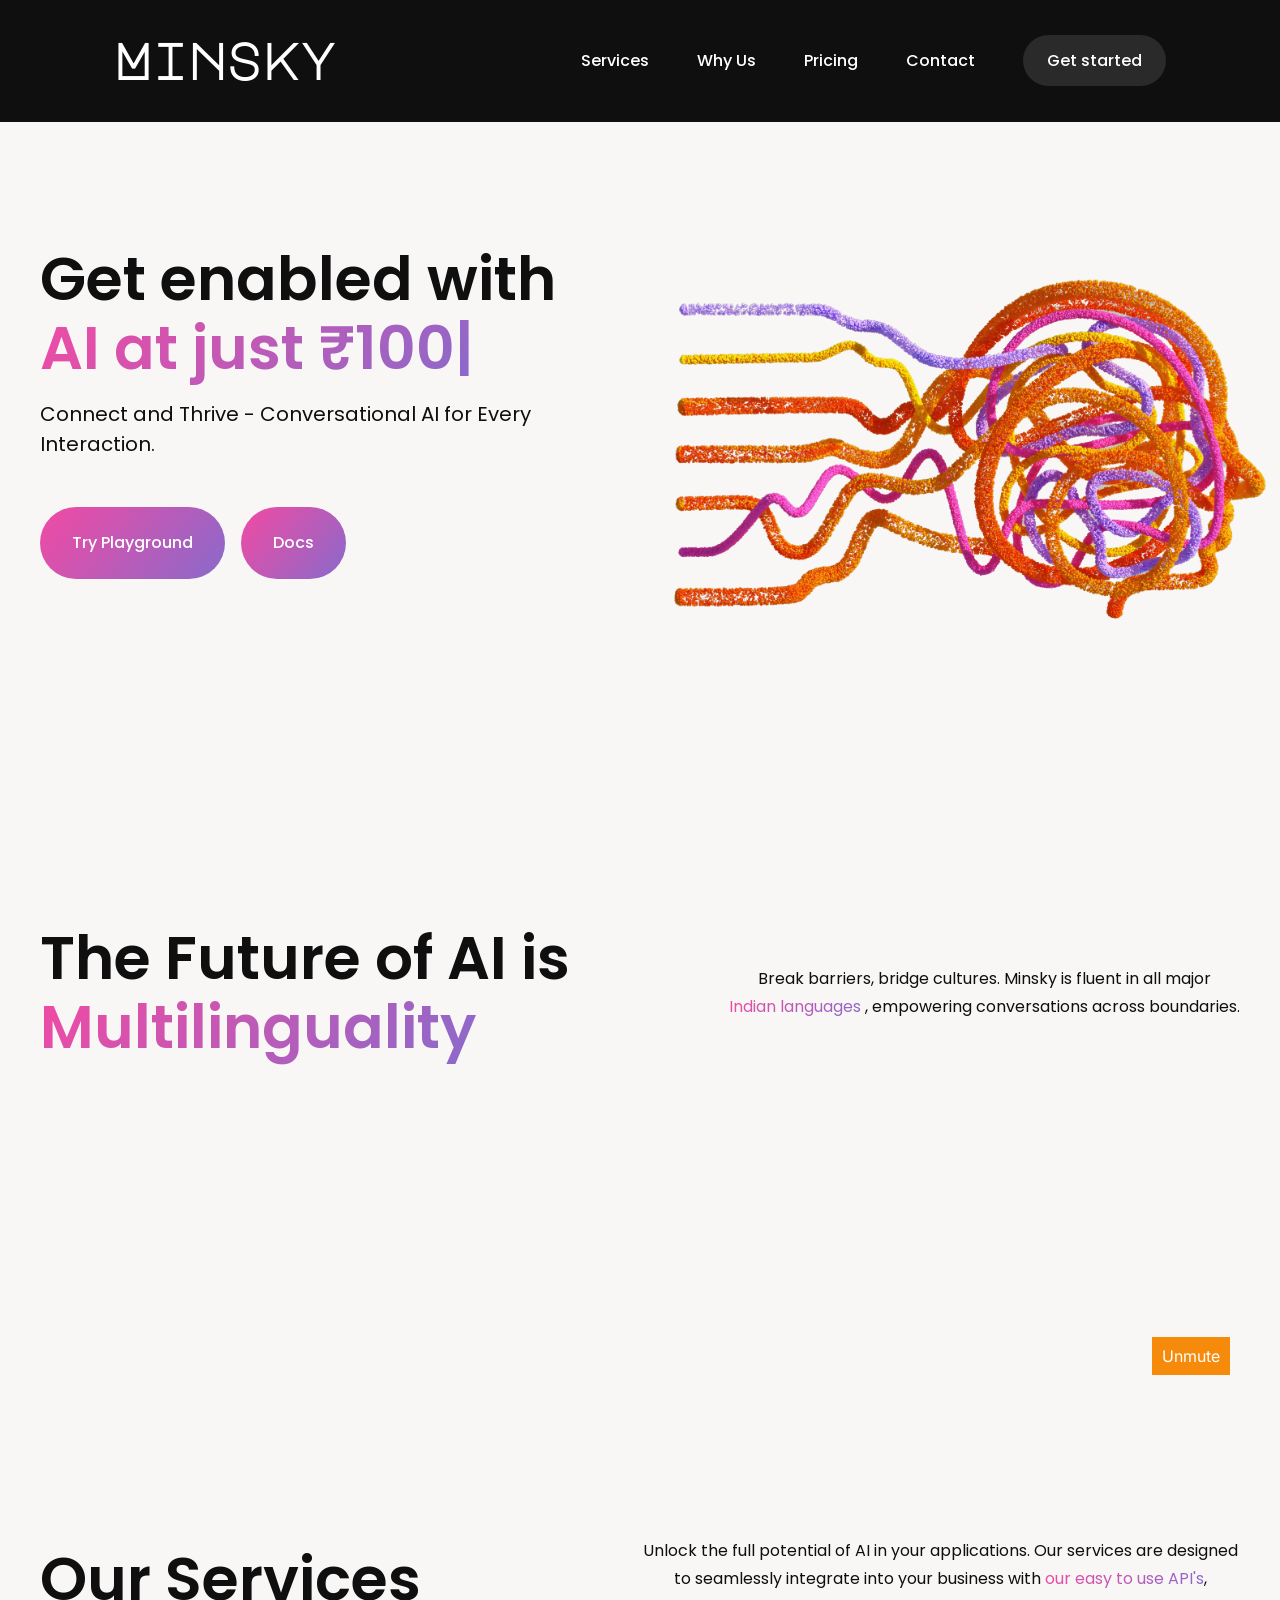
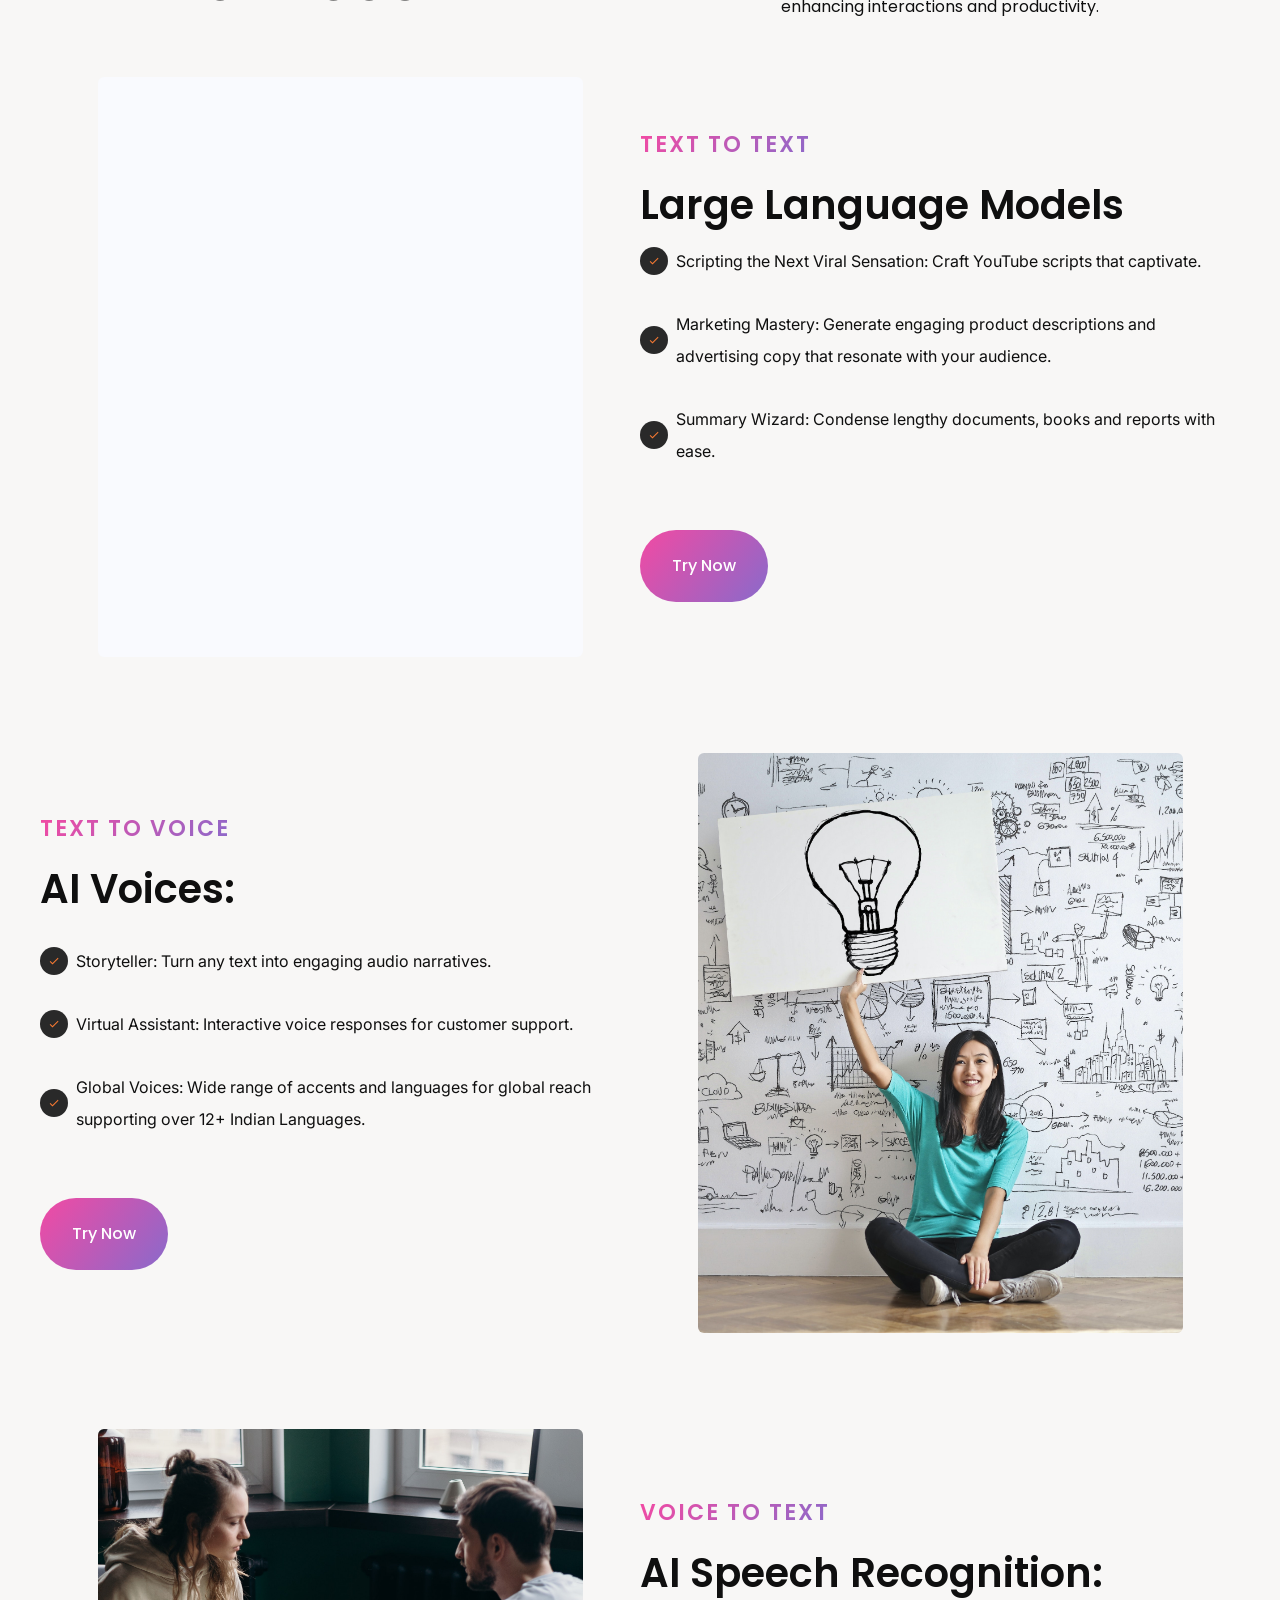
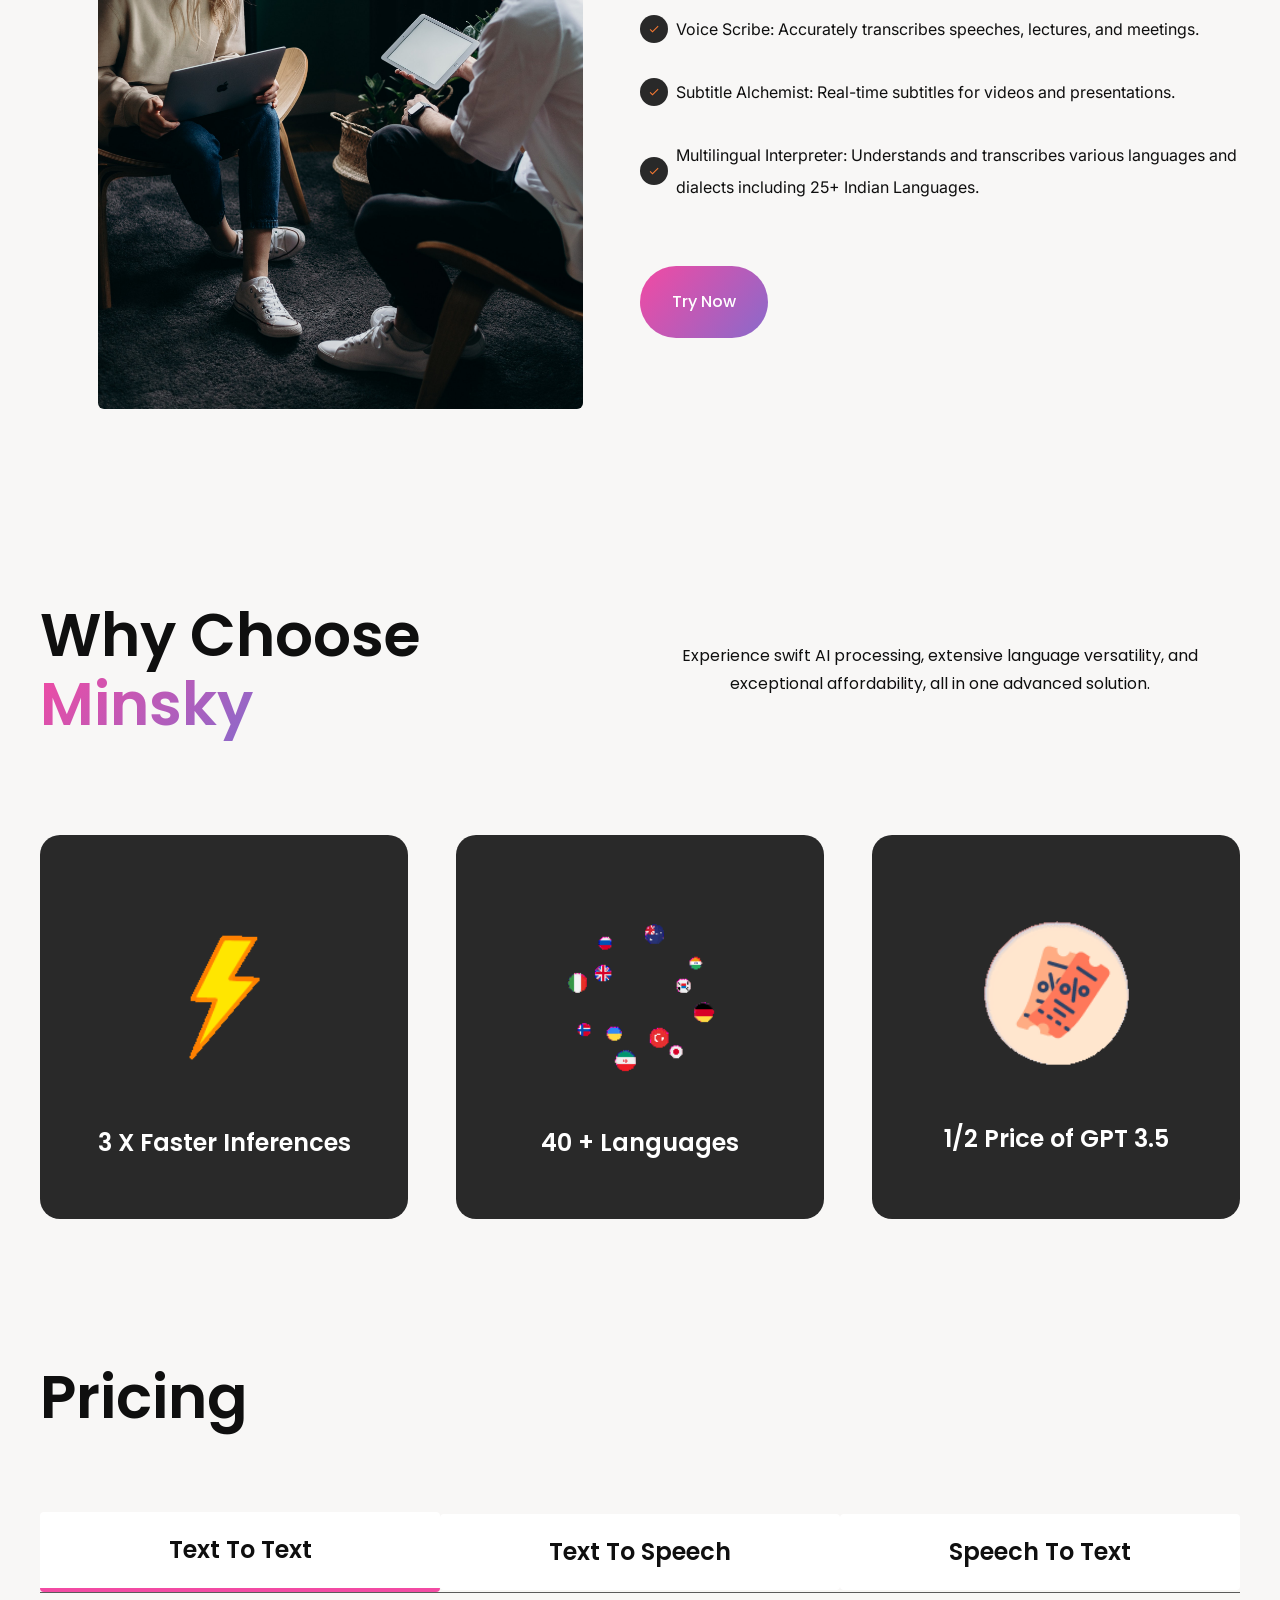
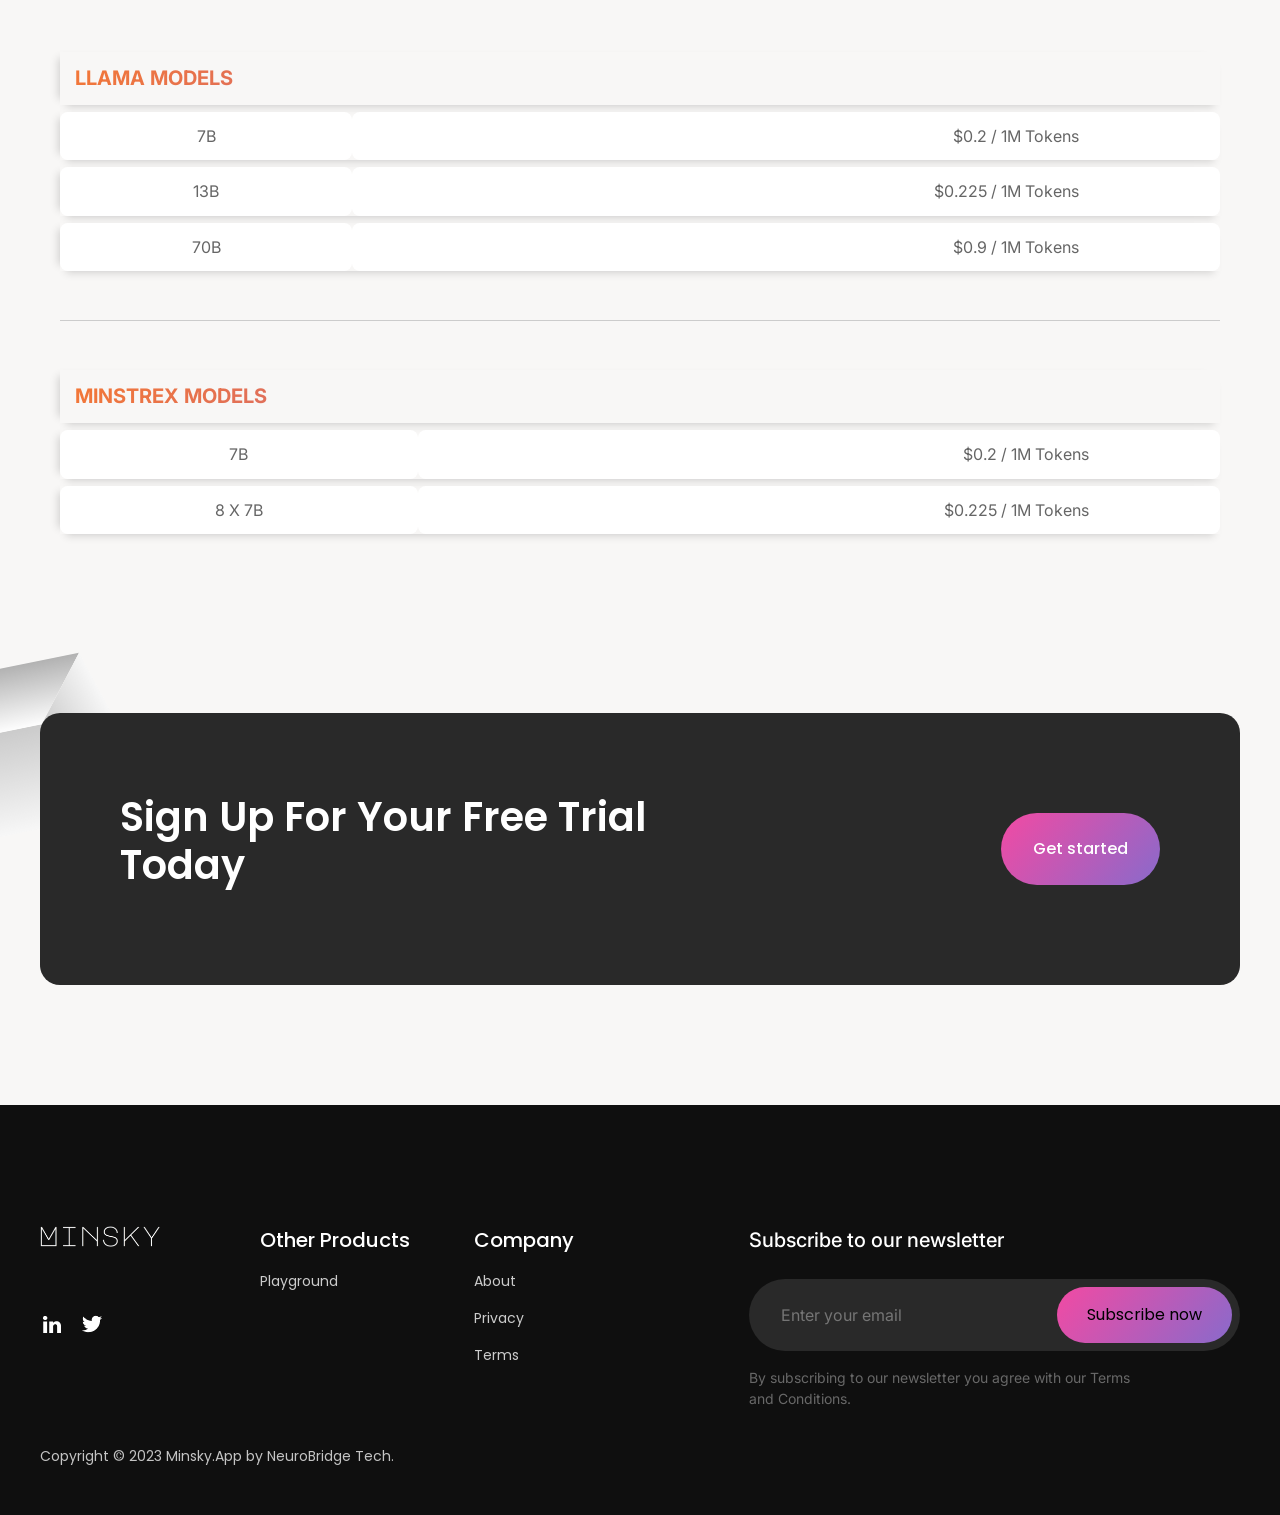
==== commit c99e94dc: "Added Playground Links" ====
--- a/index.html
+++ b/index.html
@@ -238,9 +238,9 @@
                 </ul>
               </div>
             </div>
-            <div class="home-get-started2 button">
+            <a class="home-get-started2 button" href="https://playground.minsky.app/playground/chat">
               <span class="button-text">Try Now</span>
-            </div>
+            </a>
           </div>
         </section>
 
@@ -291,9 +291,9 @@
                 </ul>
               </main>
             </main>
-            <div class="home-get-started3 button">
+            <a class="home-get-started2 button" href="https://playground.minsky.app/playground/voice">
               <span class="button-text">Try Now</span>
-            </div>
+            </a>
           </div>
         </section>
 
@@ -342,9 +342,9 @@
                 </ul>
               </div>
             </div>
-            <div class="home-get-started2 button">
+            <a class="home-get-started2 button" href="https://playground.minsky.app/playground/transcribe">
               <span class="button-text">Try Now</span>
-            </div>
+            </a>
           </div>
         </section>
       </section>
@@ -607,7 +607,7 @@
                     <span class="footer-header">Other Products</span>
                   </div>
                   <div class="home-links">
-                    <span class="footer-link"><a href="https://hyprcodr.com" target="_blank">HyprCodr</a></span>
+                    <span class="footer-link"><a href="https://playground.minsky.app" target="_blank">Playground</a></span>
                   </div>
                 </div>
                 <div class="home-category1">
--- a/style.css
+++ b/style.css
@@ -462,7 +462,7 @@
     background-repeat: no-repeat;
     background-size: 50%;
     background-image:
-      url('public/PexelsImgs/banner-flip-removebg.png');
+      url('public/PexelsImgs/banner-flip-removebg.webp');
   }
 }
 
--- a/index.css
+++ b/index.css
@@ -8,7 +8,6 @@
   background-color: #0f0f0f;
   align-items: center;
   flex-shrink: 1;
-  border-radius: 10px;
   padding-top: var(--dl-space-space-twounits);
   padding-left: var(--dl-space-space-oneandhalfunits);
   padding-right: var(--dl-space-space-oneandhalfunits);
@@ -441,7 +440,7 @@
   flex-direction: column;
   background-color: #f1efed85;
   position: relative;
- /*  background-image: radial-gradient(circle, #f0f0f0 2px, transparent 2px);
+  /*  background-image: radial-gradient(circle, #f0f0f0 2px, transparent 2px);
   background-size: 20px 20px; */
 }
 
@@ -455,7 +454,7 @@
   padding-left: var(--dl-space-space-oneandhalfunits);
   padding-right: var(--dl-space-space-oneandhalfunits);
   flex-direction: column;
-  border-bottom-width: 1px;
+  /* border-bottom-width: 1px; */
 }
 
 .home-hero {
@@ -1668,11 +1667,12 @@
 
 @media(max-width: 479px) {
   .home-header {
-    align-items: flex-start;
+    align-items: center;
   }
 
   .home-heading {
     max-width: 320px;
+    justify-content: center;
   }
 
   .home-image01 {
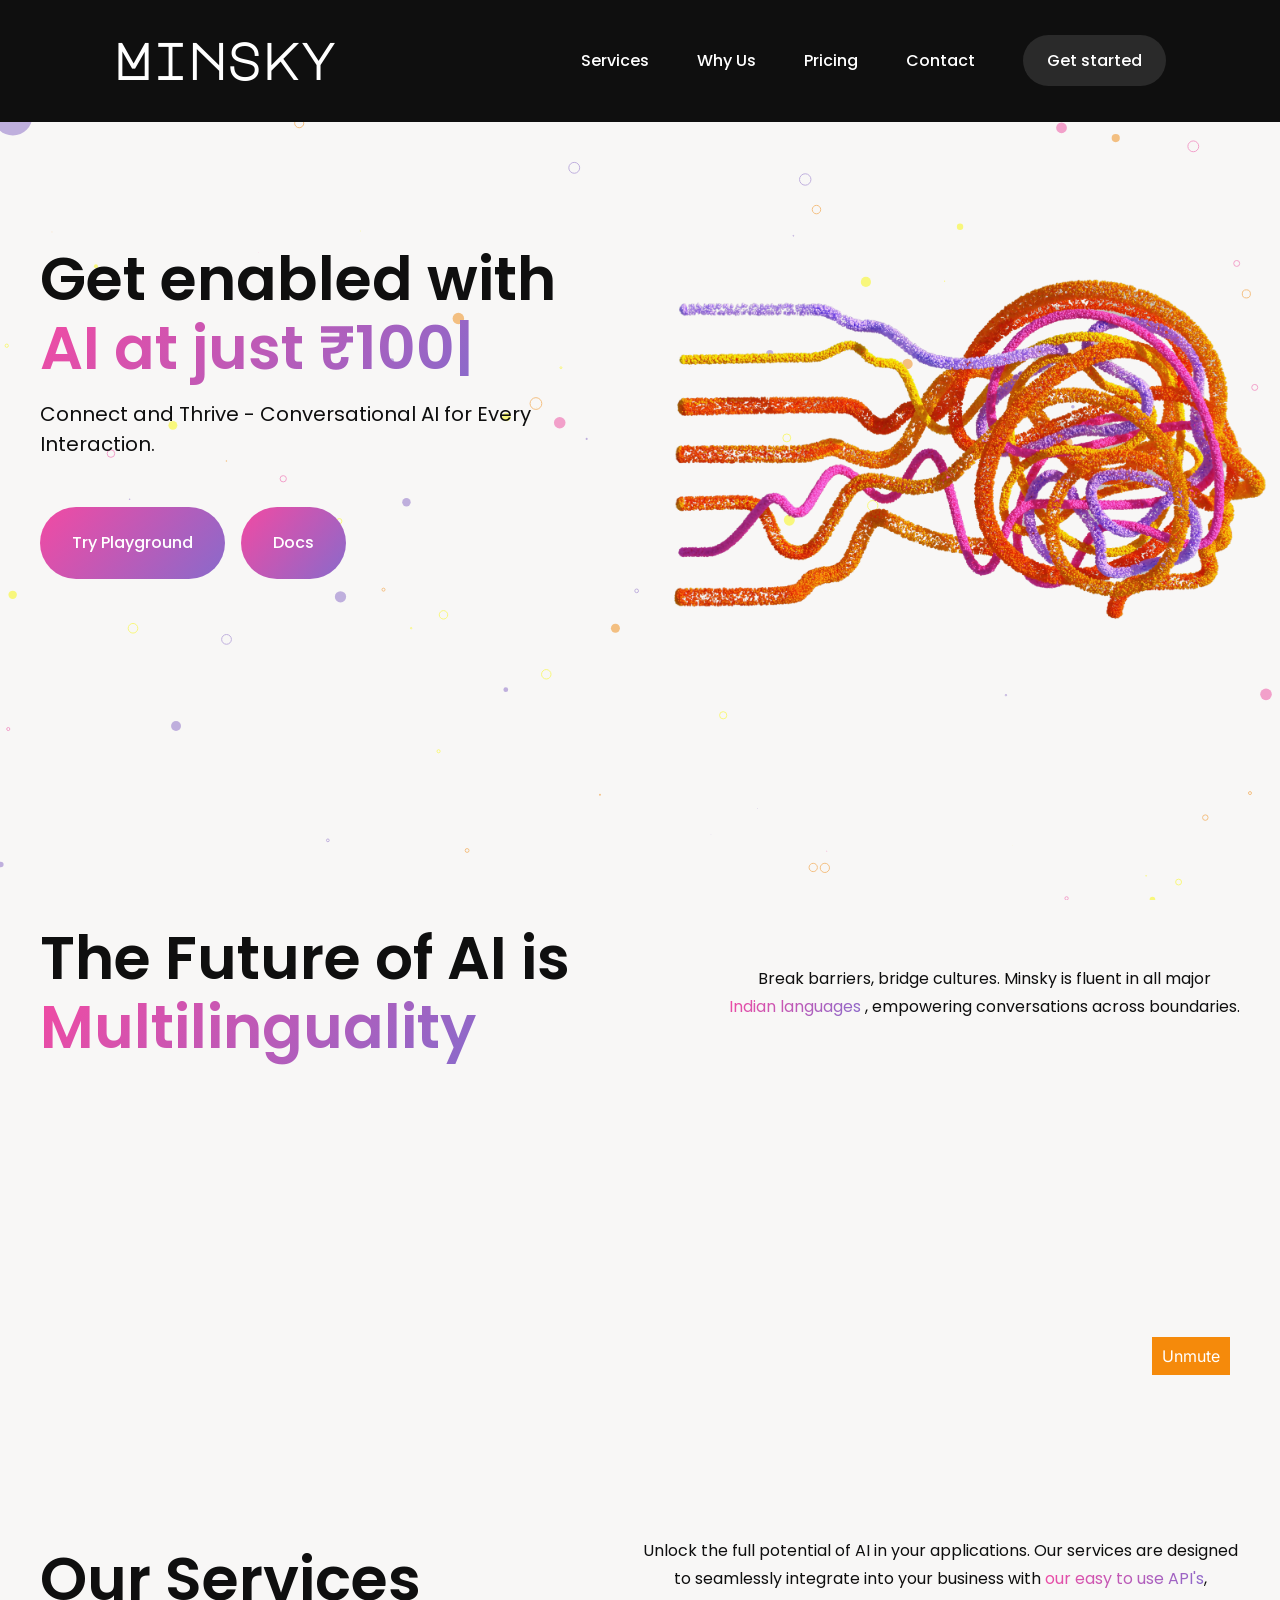
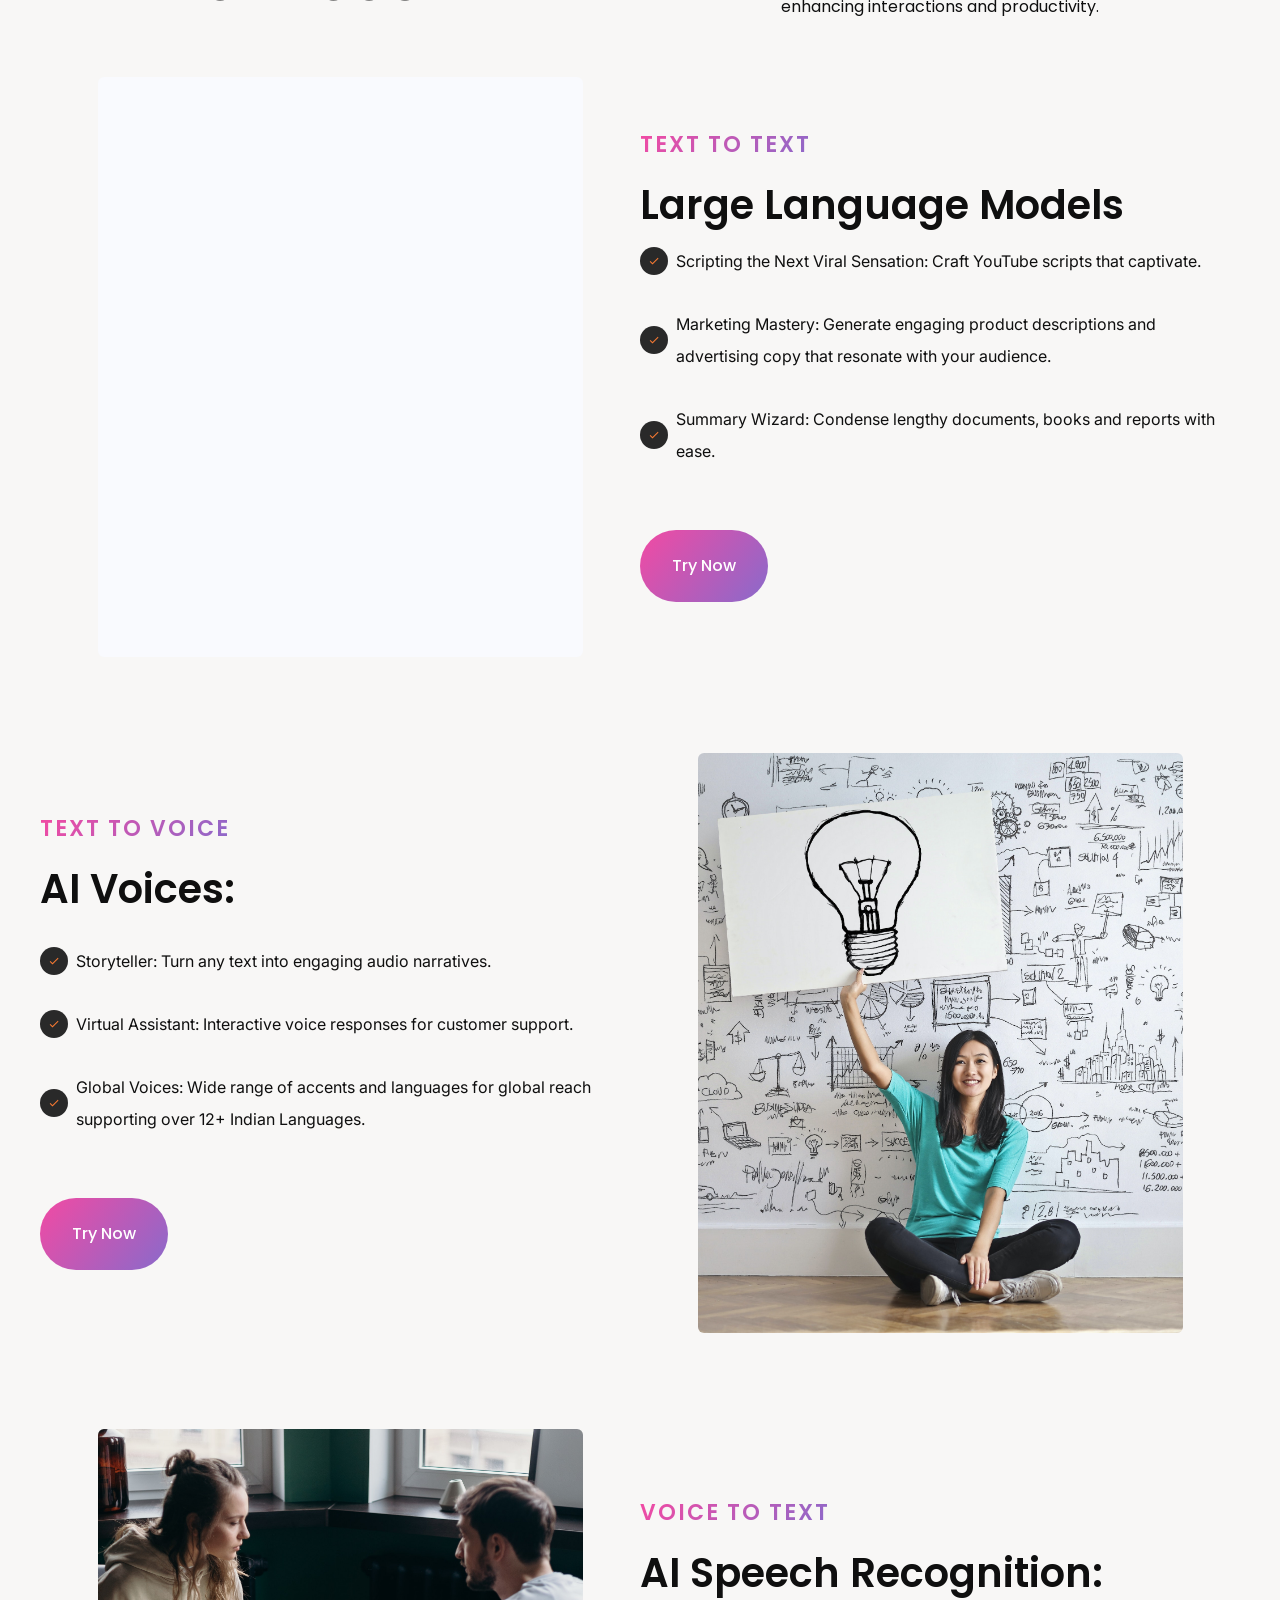
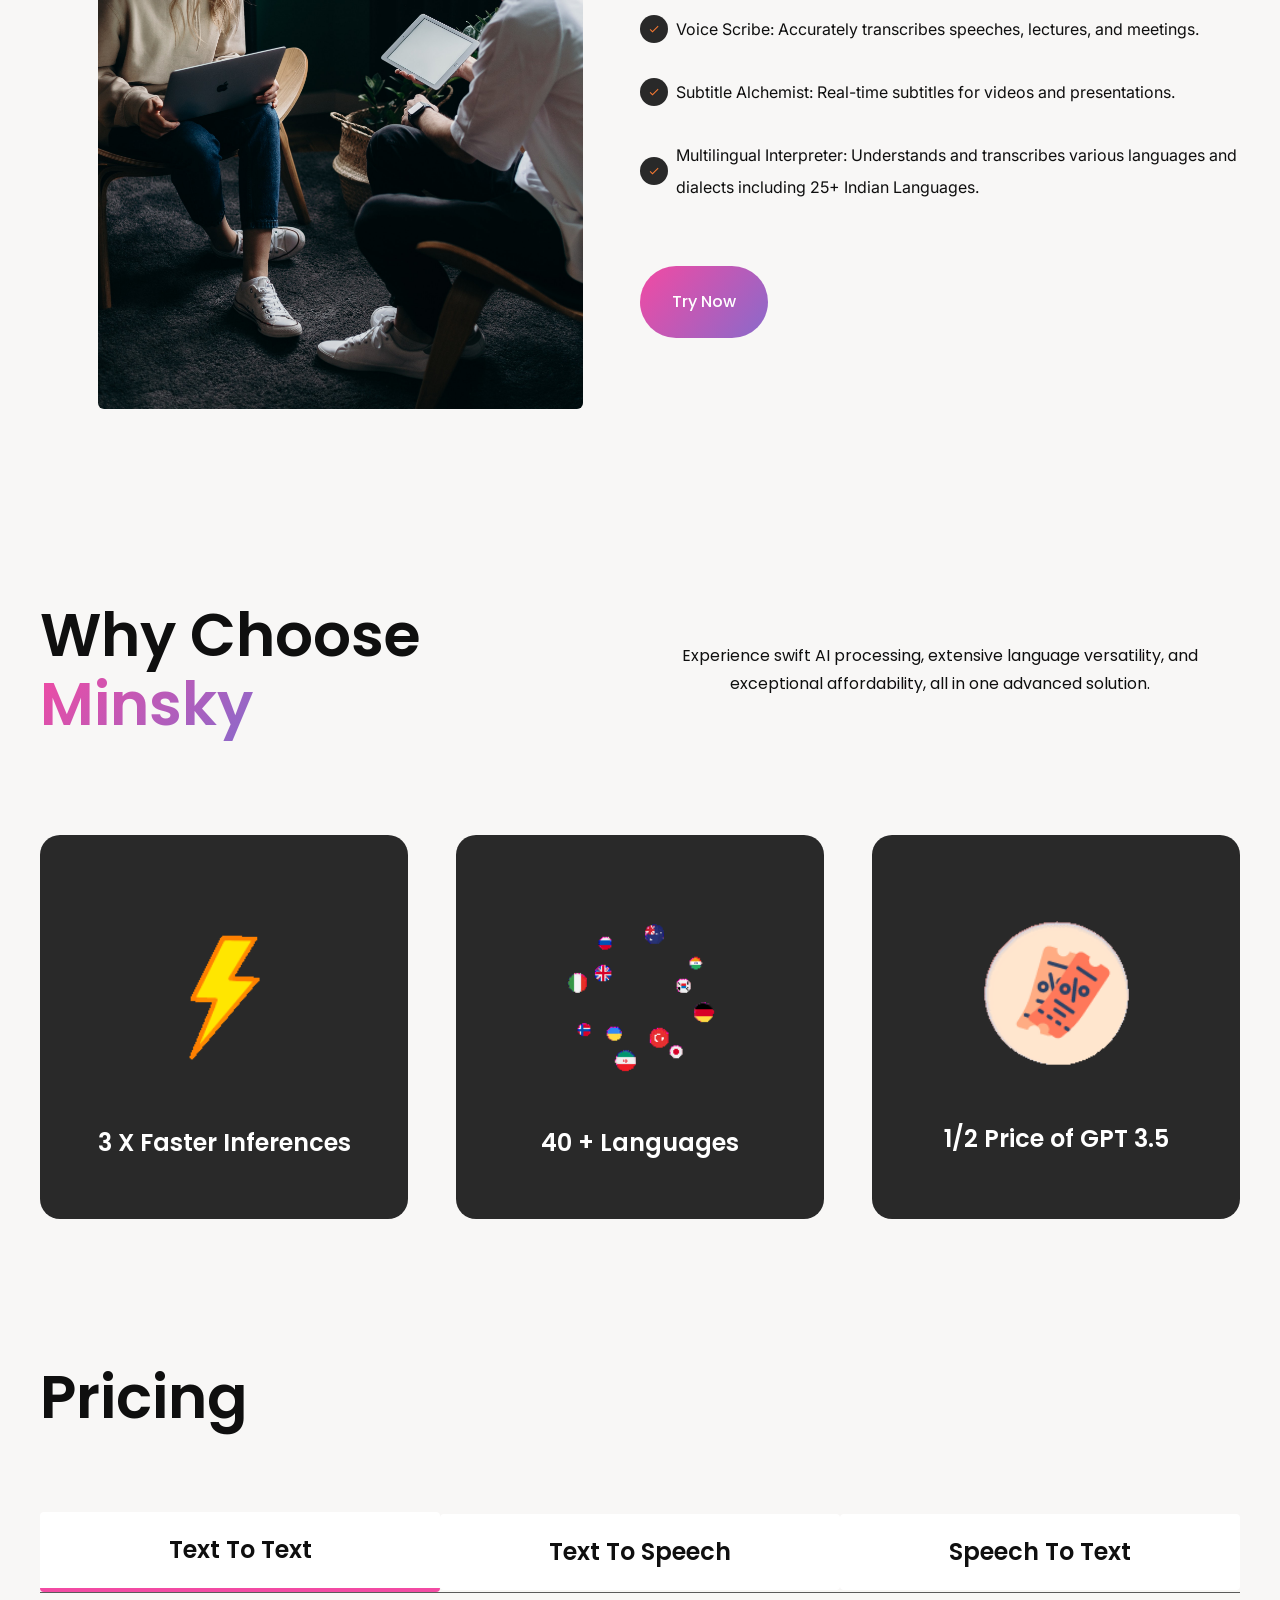
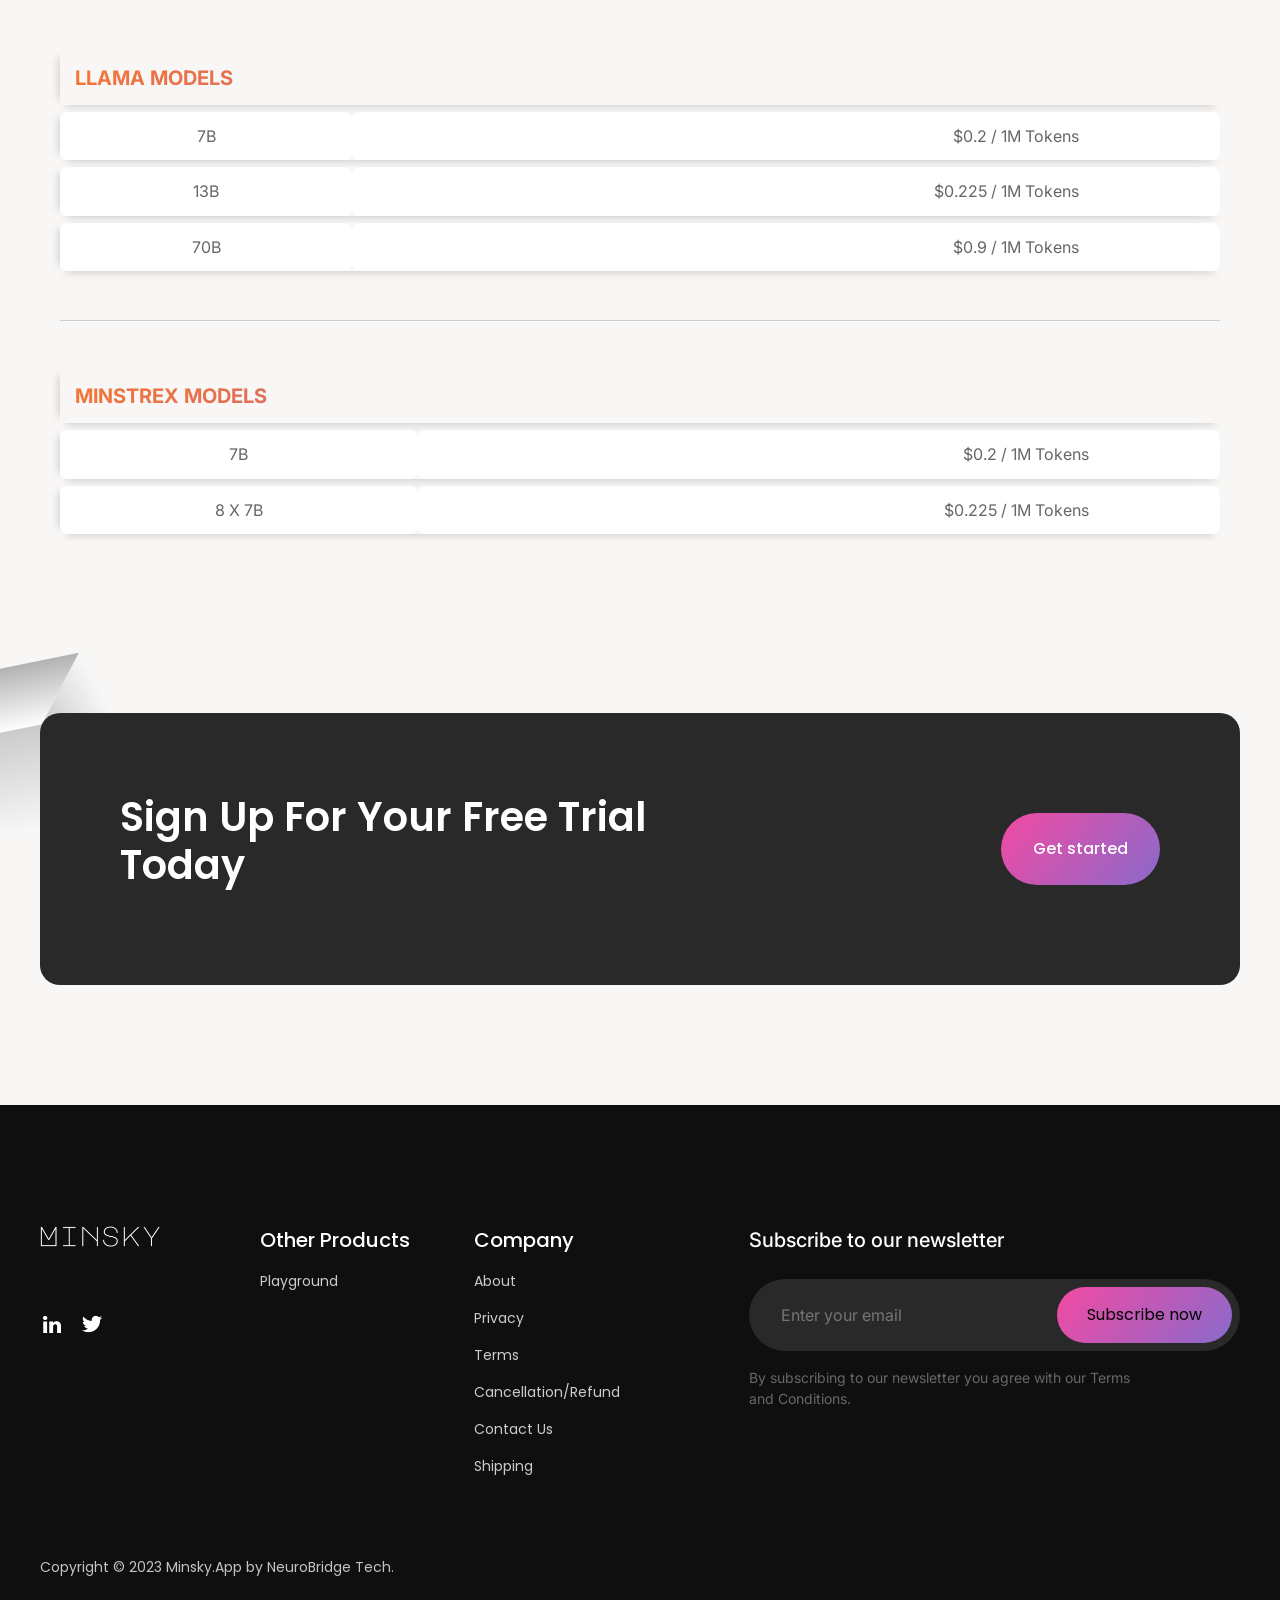
==== commit 6153946d: "added razorpay compliance pages" ====
--- a/index.html
+++ b/index.html
@@ -76,7 +76,7 @@
               </span>
             </div>
             <div class="get-started navbar-get-started">
-              <a href="https://tally.so/r/mZOz6B"><span class="navbar-text2">Get started</span></a>
+              <a href="https://playground.minsky.app"><span class="navbar-text2">Get started</span></a>
             </div>
             <div id="open-mobile-menu" class="navbar-hamburger get-started">
               <img alt="image" src="public/Icons/hamburger-200h.png" class="navbar-hamburger-image" />
@@ -108,7 +108,7 @@
               </span>
             </div>
             <div class="get-started">
-              <a href="https://tally.so/r/mZOz6B"><span class="navbar-text3">Get started</span></a>
+              <a href="https://playground.minsky.app"><span class="navbar-text3">Get started</span></a>
             </div>
           </div>
           <div>
@@ -616,10 +616,15 @@
                   </div>
                   <div class="home-links1">
                     <span class="footer-link"><a href="https://neurobridge.tech/about" target="_blank">About</a></span>
-                    <span class="footer-link"><a href="https://neurobridge.tech/privacy"
+                    <span class="footer-link"><a href="https://merchant.razorpay.com/policy/NQ01LuvFzgleAg/privacy"
                         target="_blank">Privacy</a></span>
-                    <span class="footer-link"><a href="https://neurobridge.tech/tos" target="_blank">Terms</a></span>
-
+                    <span class="footer-link"><a href="https://merchant.razorpay.com/policy/NQ01LuvFzgleAg/terms" target="_blank">Terms</a></span>
+                    <span class="footer-link"><a href="https://merchant.razorpay.com/policy/NQ01LuvFzgleAg/refund"
+                      target="_blank">Cancellation/Refund</a></span>
+                    <span class="footer-link"><a href="https://merchant.razorpay.com/policy/NQ01LuvFzgleAg/contact_us"
+                      target="_blank">Contact Us</a></span>
+                    <span class="footer-link"><a href="https://merchant.razorpay.com/policy/NQ01LuvFzgleAg/shipping"
+                      target="_blank">Shipping</a></span>
                     <!-- <span class="footer-link">News</span> -->
                   </div>
                 </div>
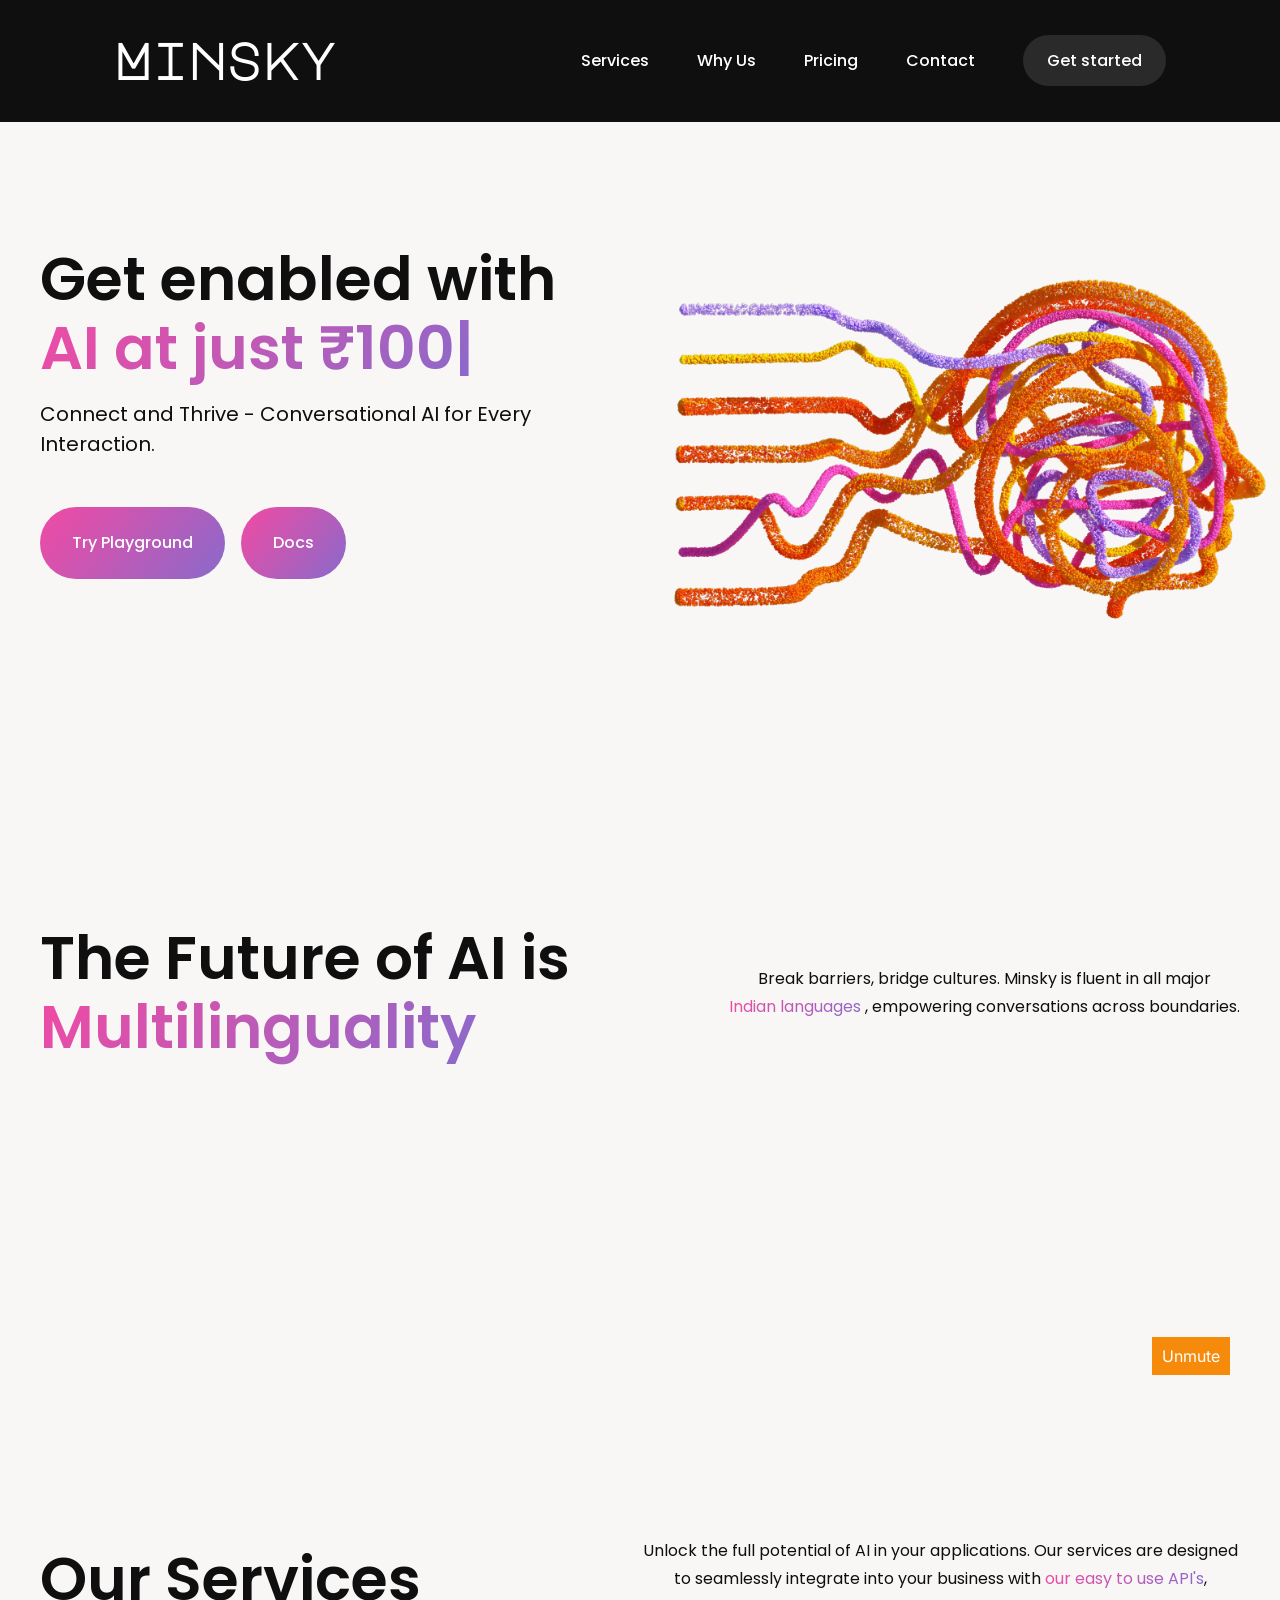
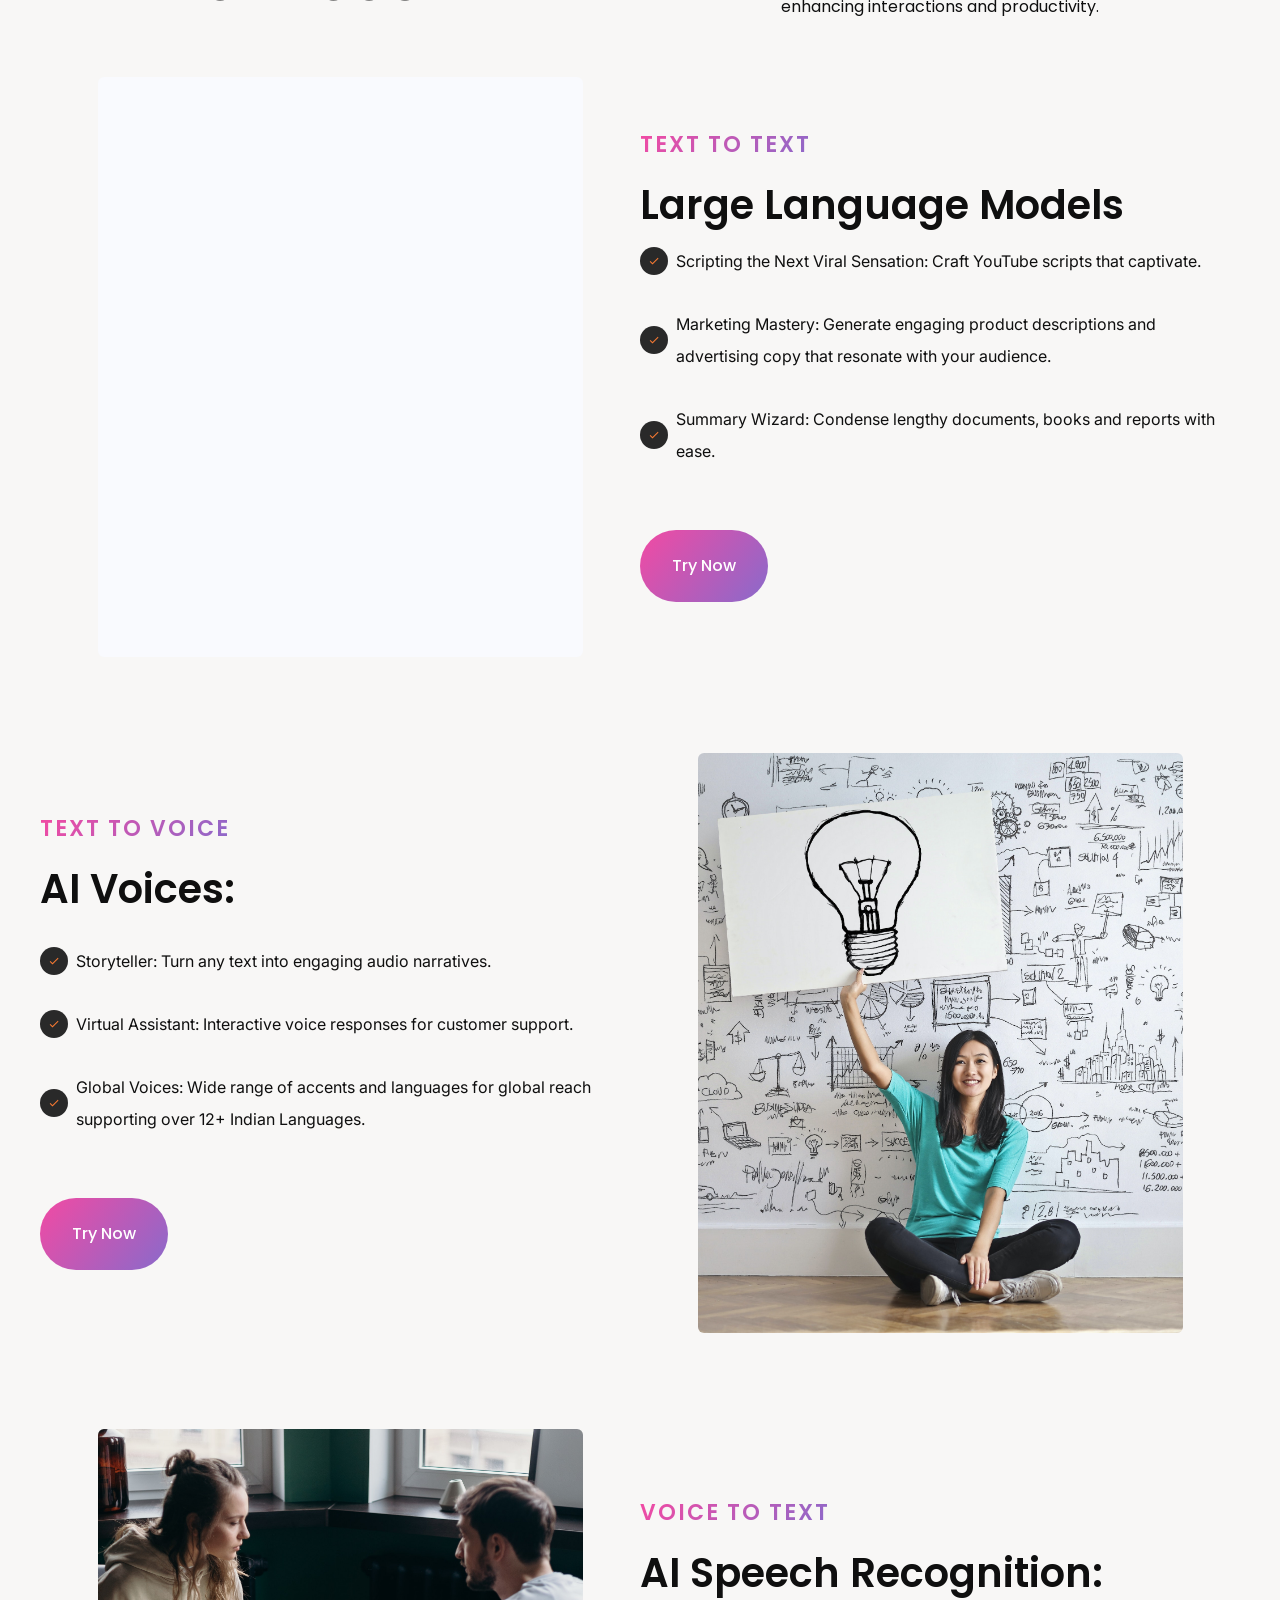
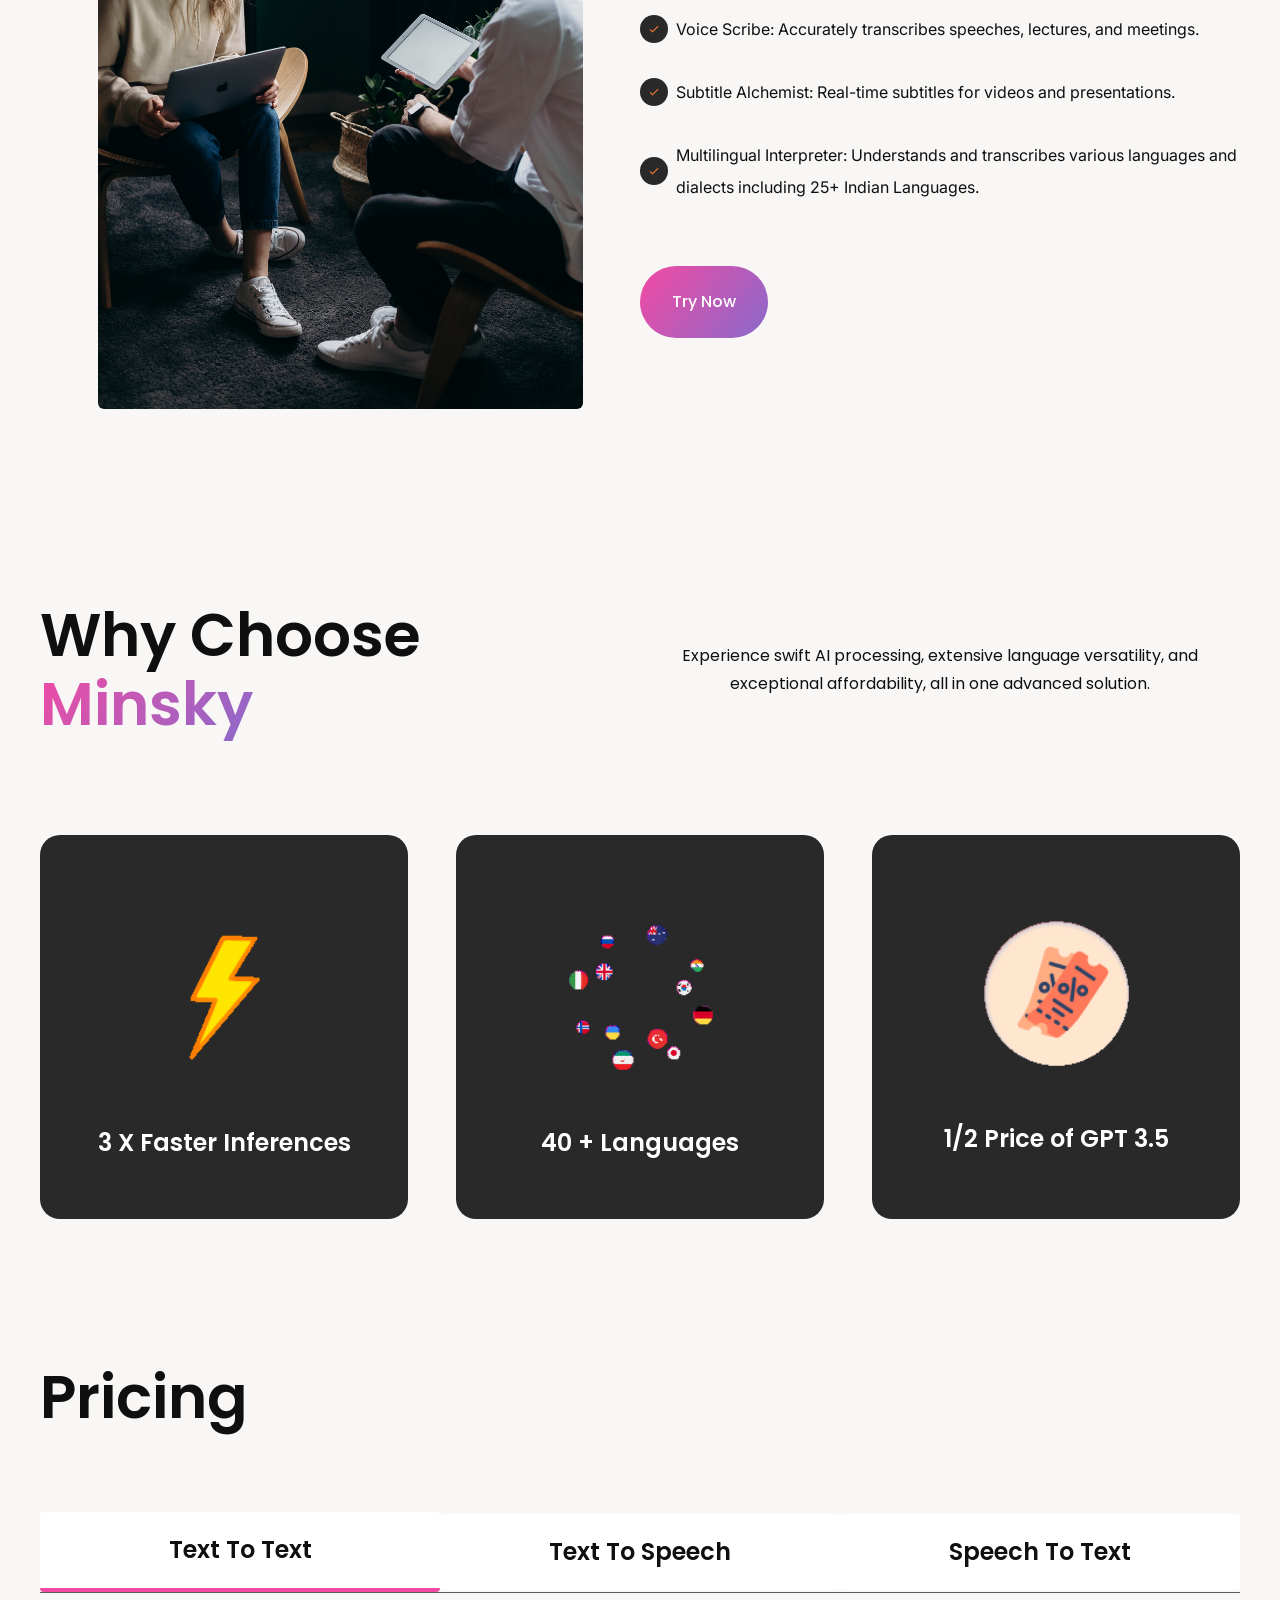
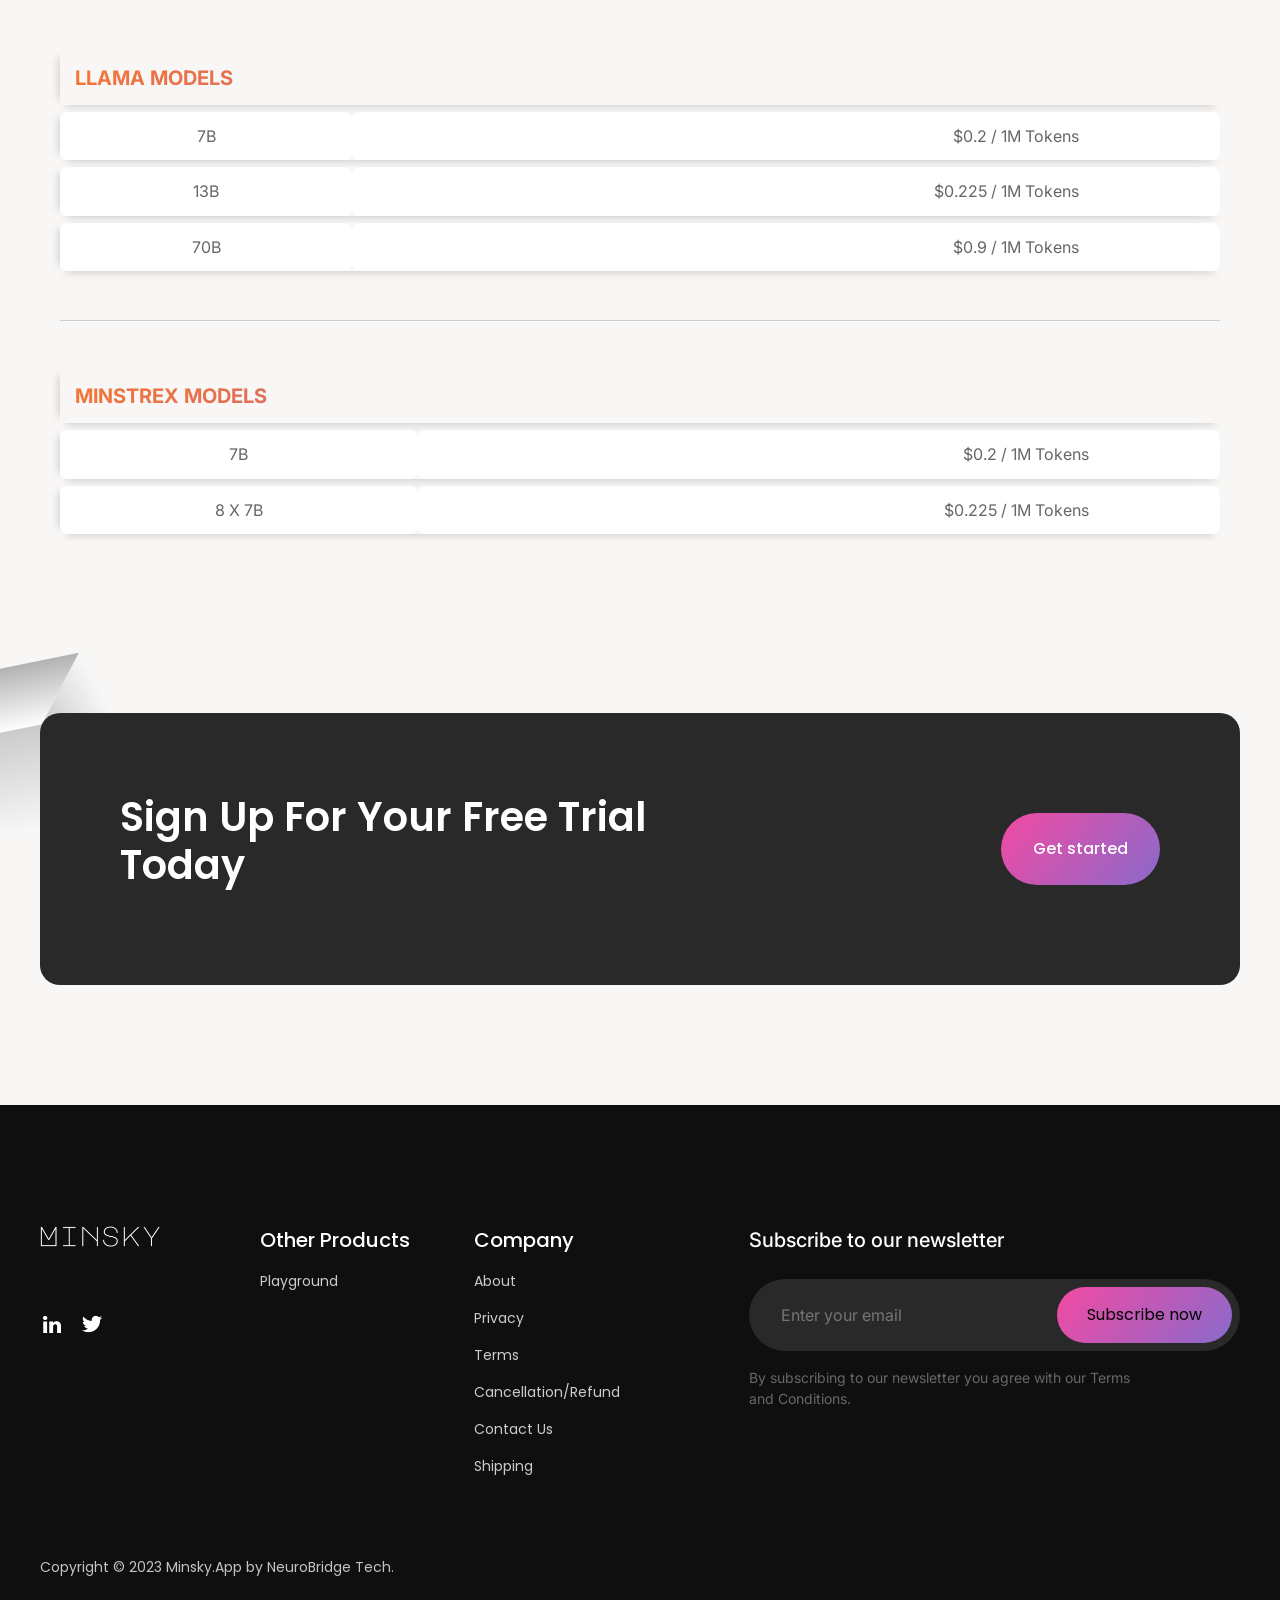
==== commit 1bcf1c8d: "Changed Google tags" ====
--- a/index.html
+++ b/index.html
@@ -3,12 +3,13 @@
 
 <head>
   <!-- Google tag (gtag.js) -->
-  <script async src="https://www.googletagmanager.com/gtag/js?id=G-080DMDDV1Z"></script>
+  <script async src="https://www.googletagmanager.com/gtag/js?id=G-NMR8G6HY8X"></script>
   <script>
     window.dataLayer = window.dataLayer || [];
-    function gtag() { dataLayer.push(arguments); }
+    function gtag(){dataLayer.push(arguments);}
     gtag('js', new Date());
-    gtag('config', 'G-080DMDDV1Z');
+
+    gtag('config', 'G-NMR8G6HY8X');
   </script>
 
   <title>Minsky</title>
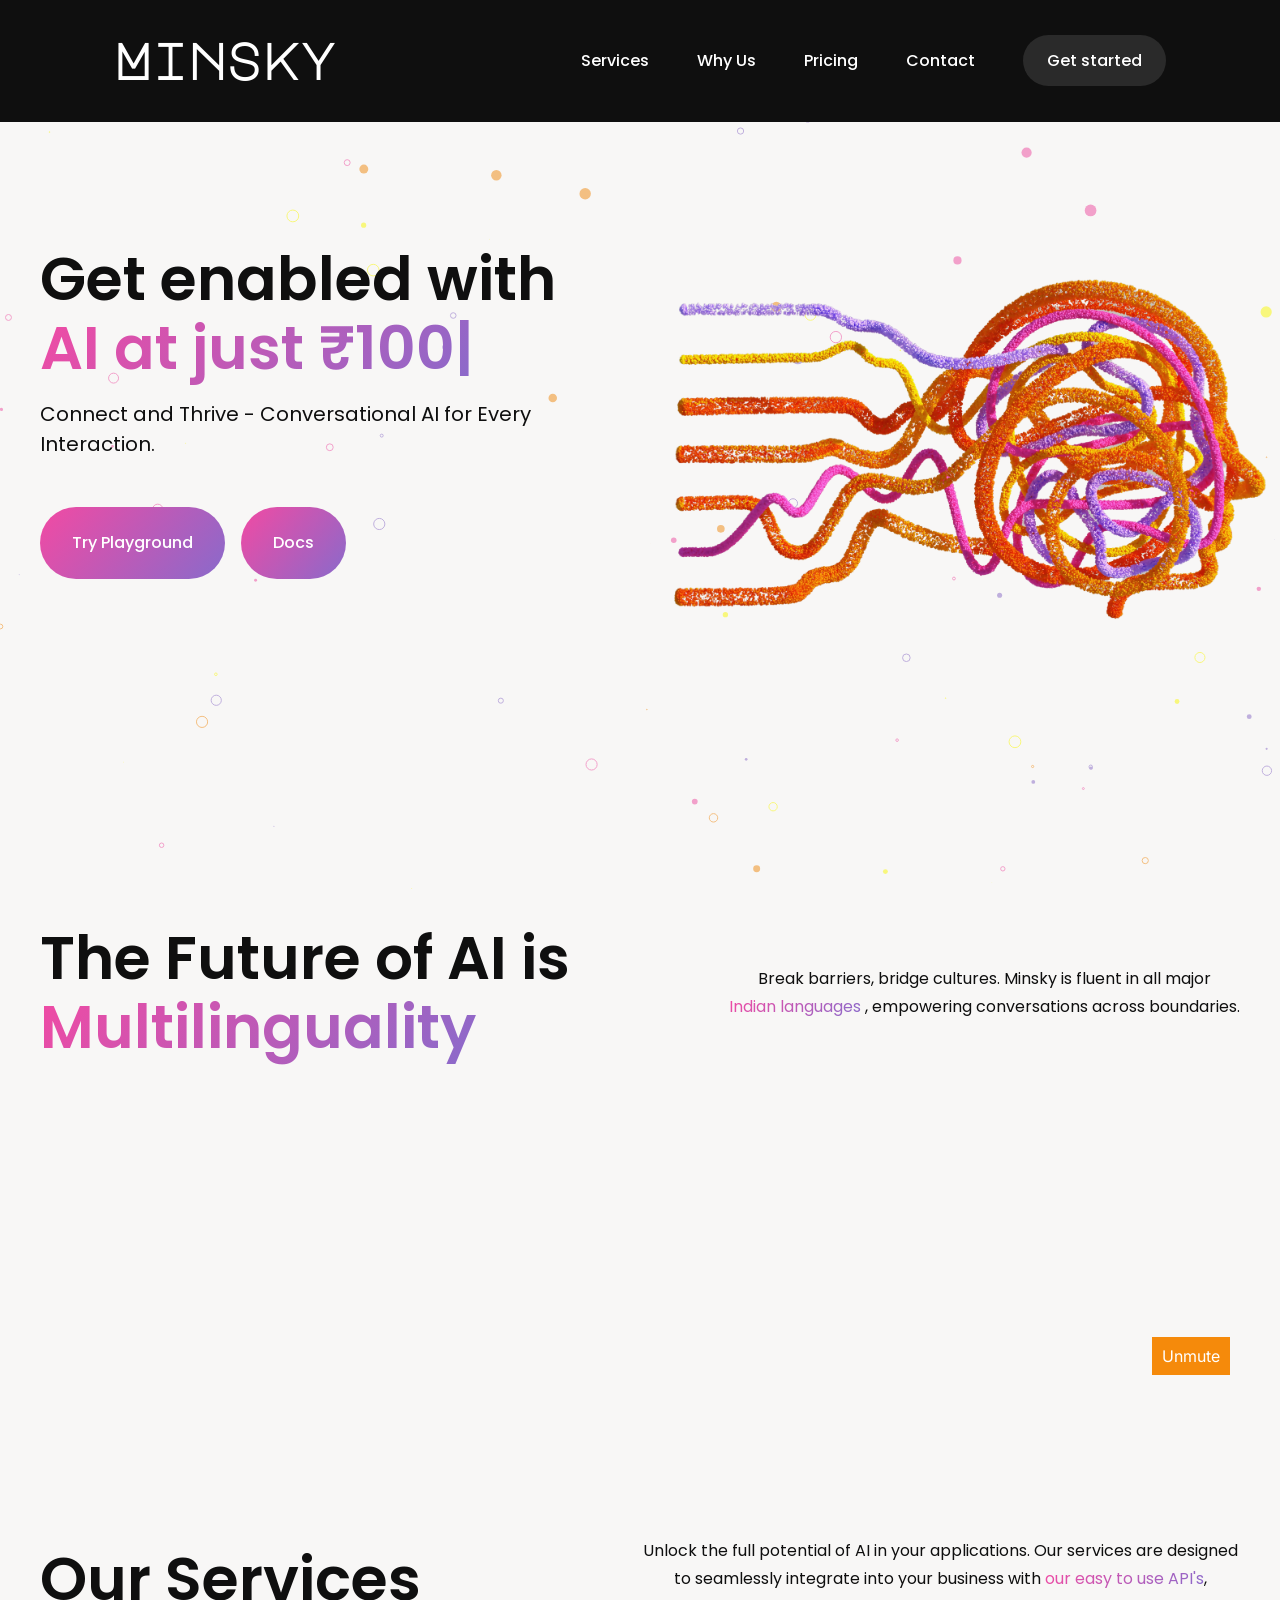
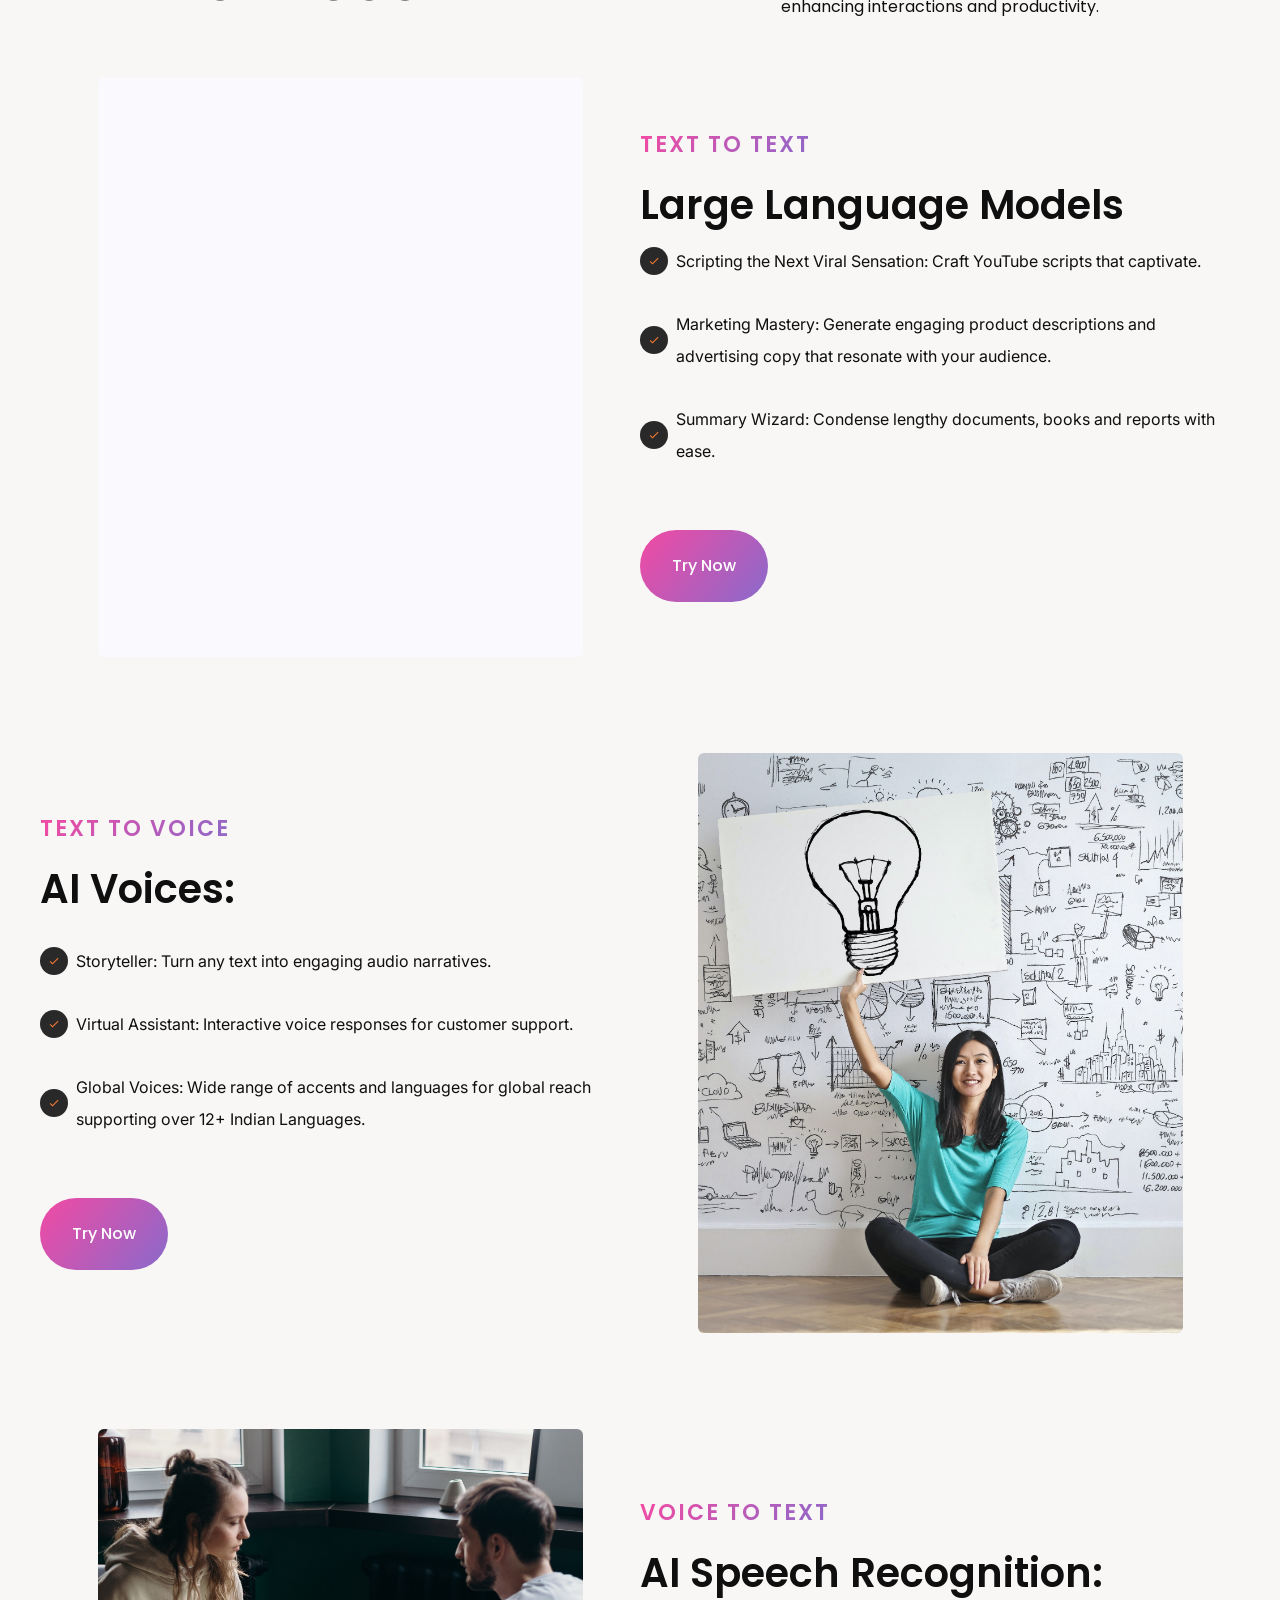
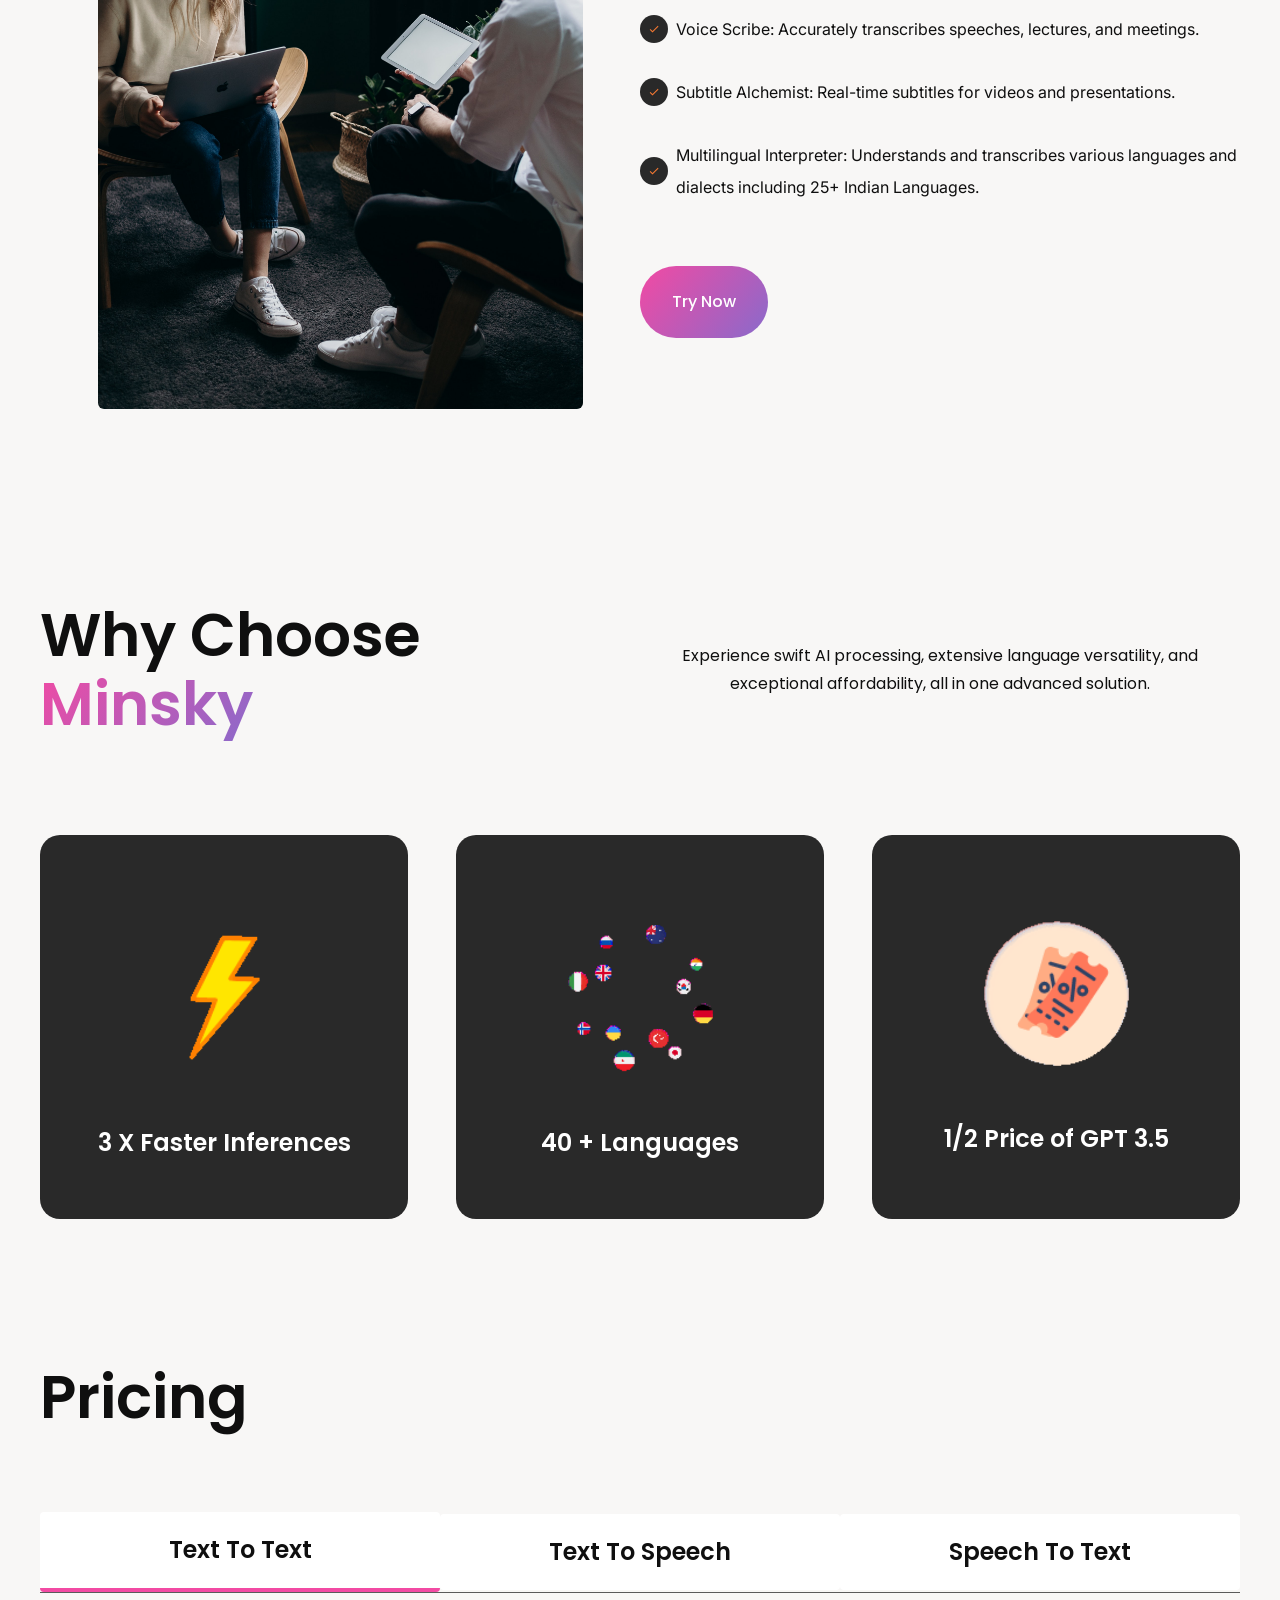
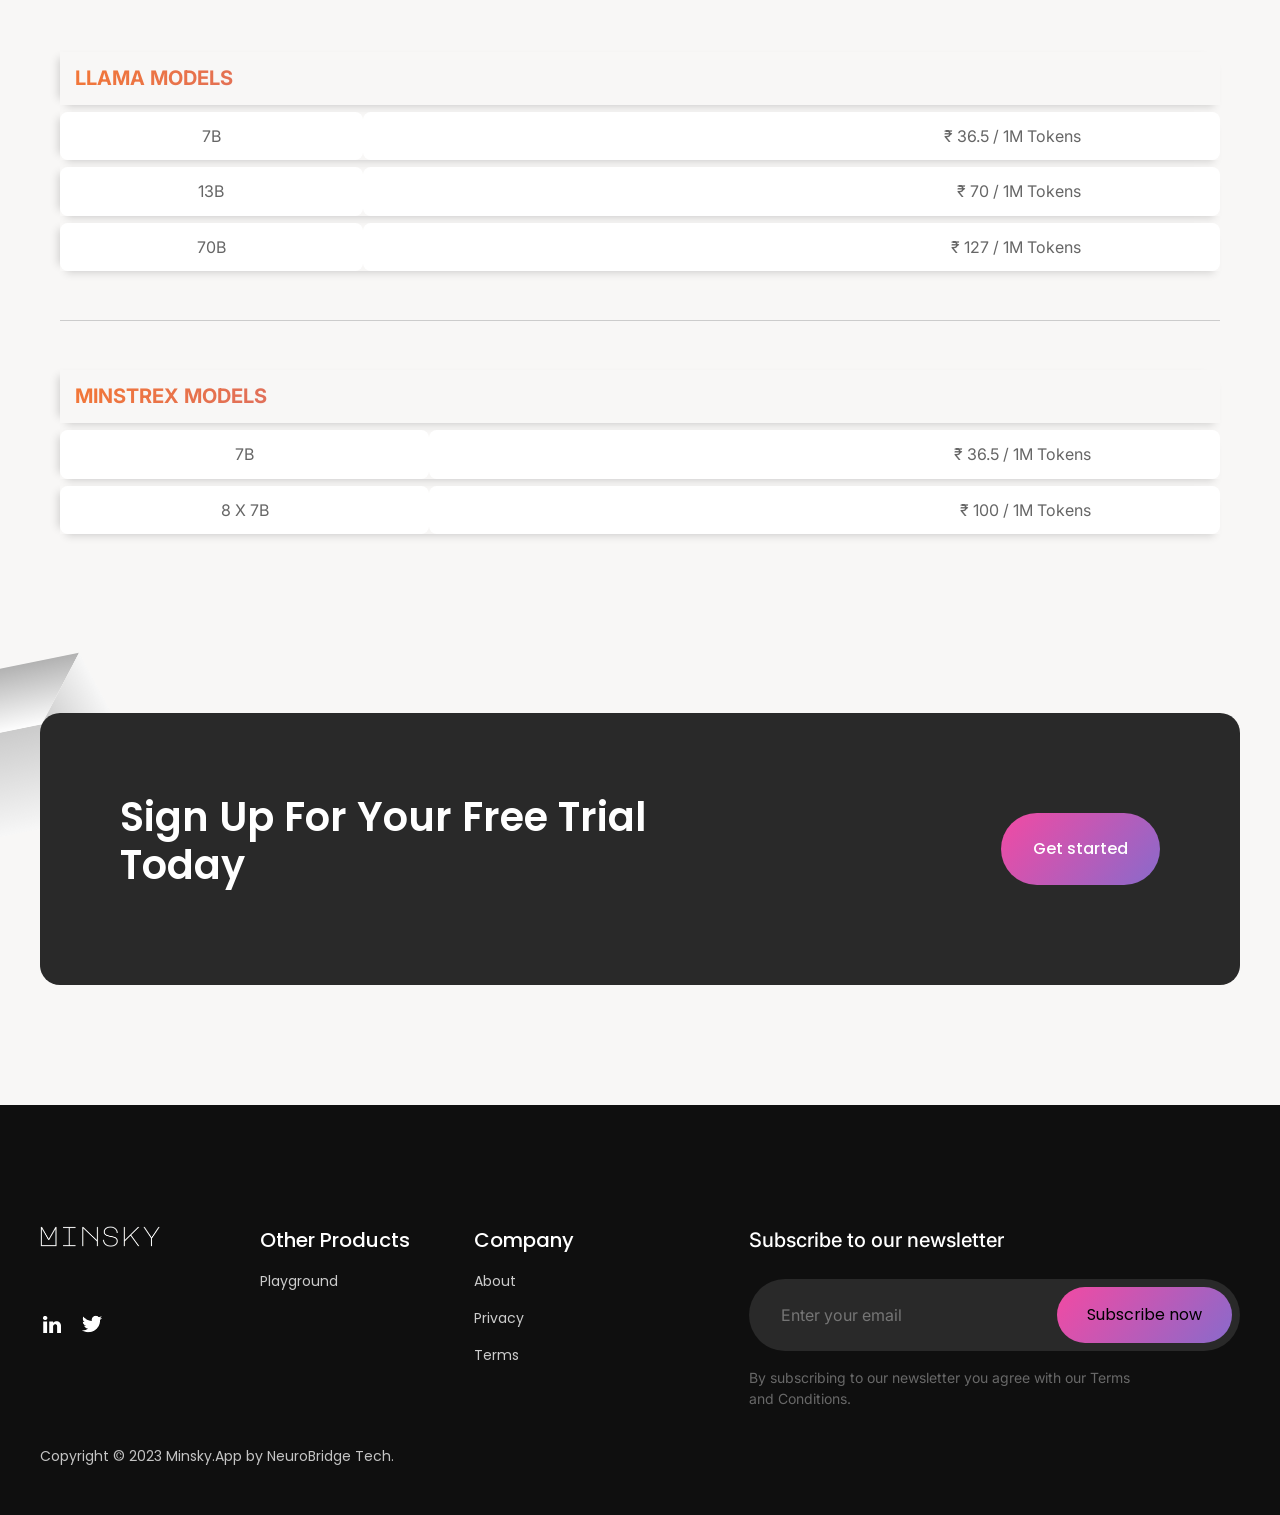
==== commit 0ccd10e1: "Changed pricing to indian pricing" ====
--- a/index.html
+++ b/index.html
@@ -3,13 +3,12 @@
 
 <head>
   <!-- Google tag (gtag.js) -->
-  <script async src="https://www.googletagmanager.com/gtag/js?id=G-NMR8G6HY8X"></script>
+  <script async src="https://www.googletagmanager.com/gtag/js?id=G-080DMDDV1Z"></script>
   <script>
     window.dataLayer = window.dataLayer || [];
-    function gtag(){dataLayer.push(arguments);}
+    function gtag() { dataLayer.push(arguments); }
     gtag('js', new Date());
-
-    gtag('config', 'G-NMR8G6HY8X');
+    gtag('config', 'G-080DMDDV1Z');
   </script>
 
   <title>Minsky</title>
@@ -453,15 +452,15 @@
                   <tbody>
                     <tr>
                       <td>7B</td>
-                      <td><span class="table-price-data">$0.2 / 1M Tokens</span></td>
+                      <td><span class="table-price-data">&#8377; 36.5 / 1M Tokens</span></td>
                     </tr>
                     <tr>
                       <td>13B</td>
-                      <td><span class="table-price-data">$0.225 / 1M Tokens</span></td>
+                      <td><span class="table-price-data">&#8377; 70 / 1M Tokens</span></td>
                     </tr>
                     <tr>
                       <td>70B</td>
-                      <td><span class="table-price-data">$0.9 / 1M Tokens</span></td>
+                      <td><span class="table-price-data">&#8377; 127 / 1M Tokens</span></td>
                     </tr>
                   </tbody>
                 </table>
@@ -477,11 +476,11 @@
                   <tbody>
                     <tr>
                       <td>7B</td>
-                      <td><span class="table-price-data">$0.2 / 1M Tokens</span></td>
+                      <td><span class="table-price-data">&#8377; 36.5 / 1M Tokens</span></td>
                     </tr>
                     <tr>
                       <td>8 X 7B </td>
-                      <td><span class="table-price-data">$0.225 / 1M Tokens</span></td>
+                      <td><span class="table-price-data">&#8377; 100 / 1M Tokens</span></td>
                     </tr>
                   </tbody>
                 </table>
@@ -506,11 +505,11 @@
                   <tbody>
                     <tr>
                       <td>Voice HQ</td>
-                      <td><span class="table-price-data">$0.2 / 1K Characters</span></td>
+                      <td><span class="table-price-data">&#8377; 35 / 1K Characters</span></td>
                     </tr>
                     <tr>
                       <td>Voice FS</td>
-                      <td><span class="table-price-data">$0.225 / 1K Characters</span></td>
+                      <td><span class="table-price-data">&#8377; 32 / 1K Characters</span></td>
                     </tr>
                   </tbody>
                 </table>
@@ -534,11 +533,11 @@
                   <tbody>
                     <tr>
                       <td>ASR HQ</td>
-                      <td><span class="table-price-data">$0.2 / minute</span></td>
+                      <td><span class="table-price-data">&#8377; 0.033 / second</span></td>
                     </tr>
                     <tr>
                       <td>ASR FS</td>
-                      <td><span class="table-price-data">$0.225 / minute</span></td>
+                      <td><span class="table-price-data">&#8377; 0.25 / second</span></td>
                     </tr>
                   </tbody>
                 </table>
@@ -617,15 +616,10 @@
                   </div>
                   <div class="home-links1">
                     <span class="footer-link"><a href="https://neurobridge.tech/about" target="_blank">About</a></span>
-                    <span class="footer-link"><a href="https://merchant.razorpay.com/policy/NQ01LuvFzgleAg/privacy"
+                    <span class="footer-link"><a href="https://neurobridge.tech/privacy"
                         target="_blank">Privacy</a></span>
-                    <span class="footer-link"><a href="https://merchant.razorpay.com/policy/NQ01LuvFzgleAg/terms" target="_blank">Terms</a></span>
-                    <span class="footer-link"><a href="https://merchant.razorpay.com/policy/NQ01LuvFzgleAg/refund"
-                      target="_blank">Cancellation/Refund</a></span>
-                    <span class="footer-link"><a href="https://merchant.razorpay.com/policy/NQ01LuvFzgleAg/contact_us"
-                      target="_blank">Contact Us</a></span>
-                    <span class="footer-link"><a href="https://merchant.razorpay.com/policy/NQ01LuvFzgleAg/shipping"
-                      target="_blank">Shipping</a></span>
+                    <span class="footer-link"><a href="https://neurobridge.tech/tos" target="_blank">Terms</a></span>
+
                     <!-- <span class="footer-link">News</span> -->
                   </div>
                 </div>
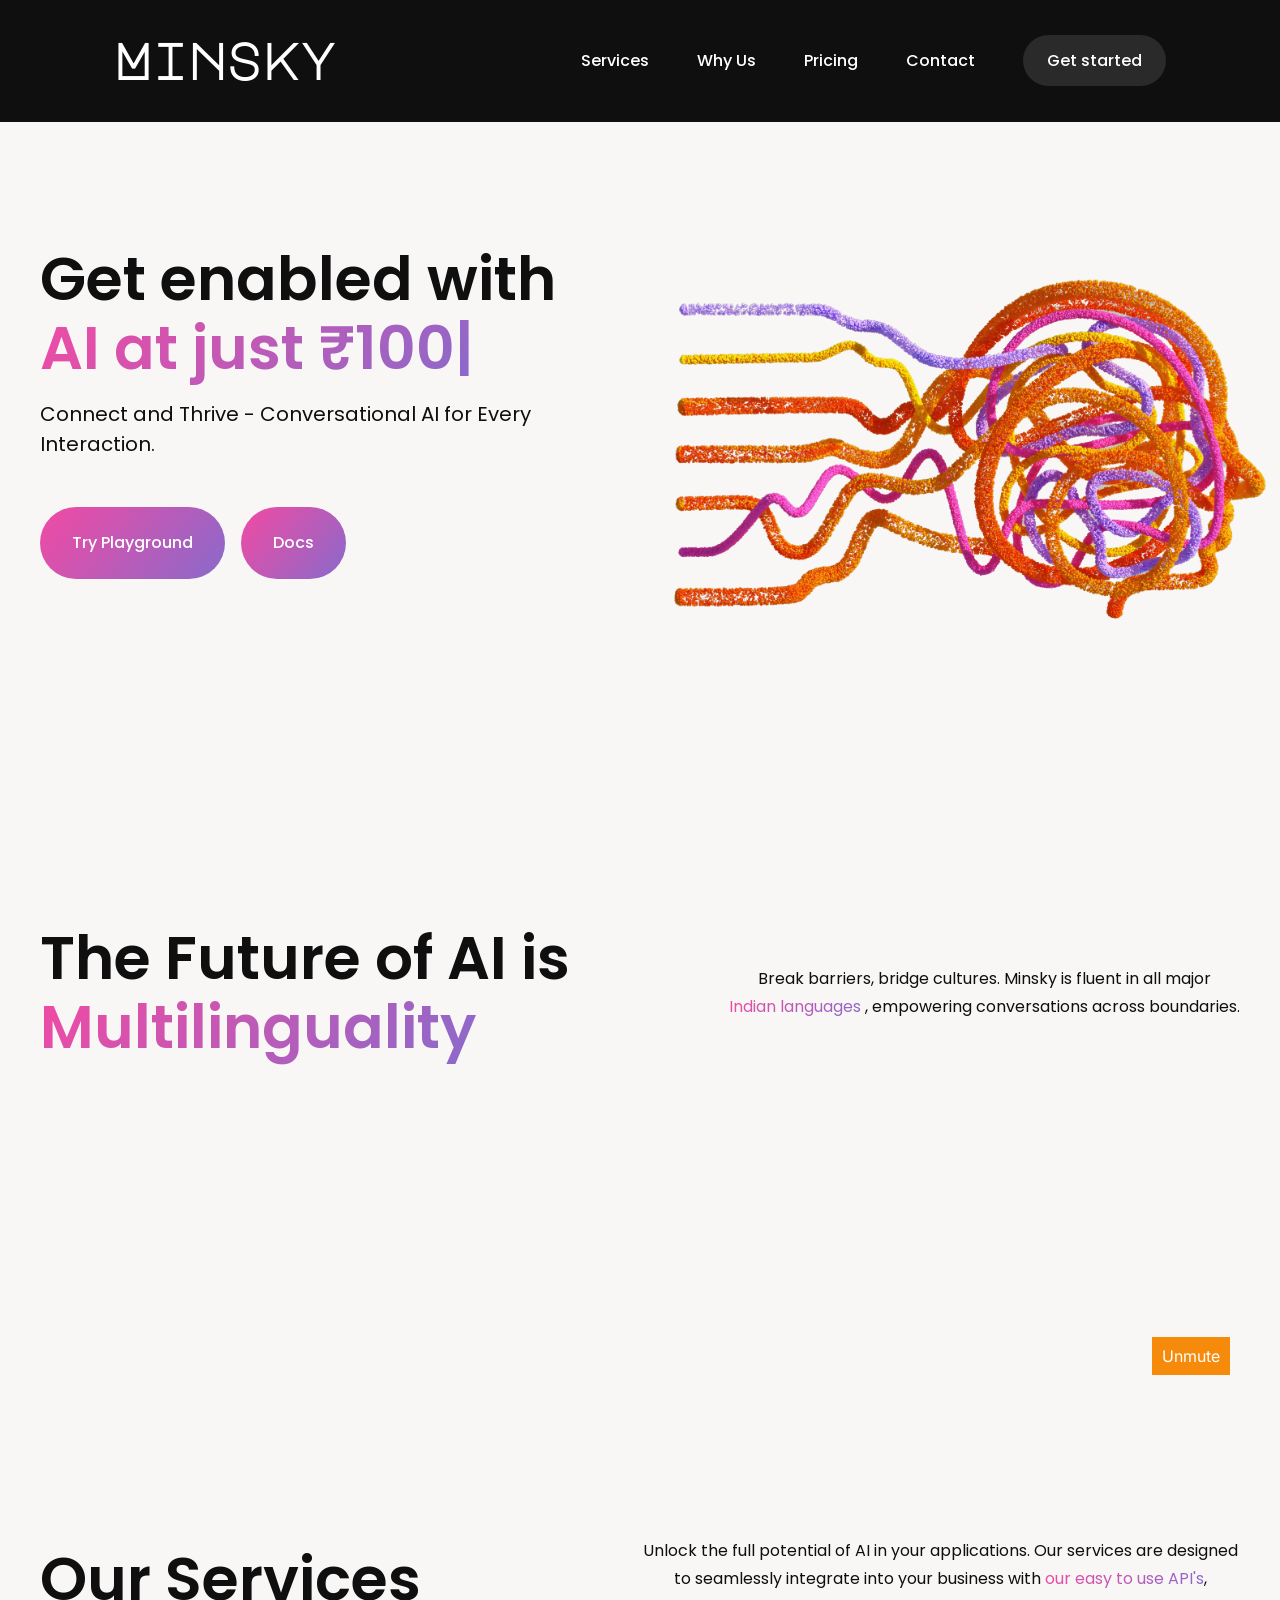
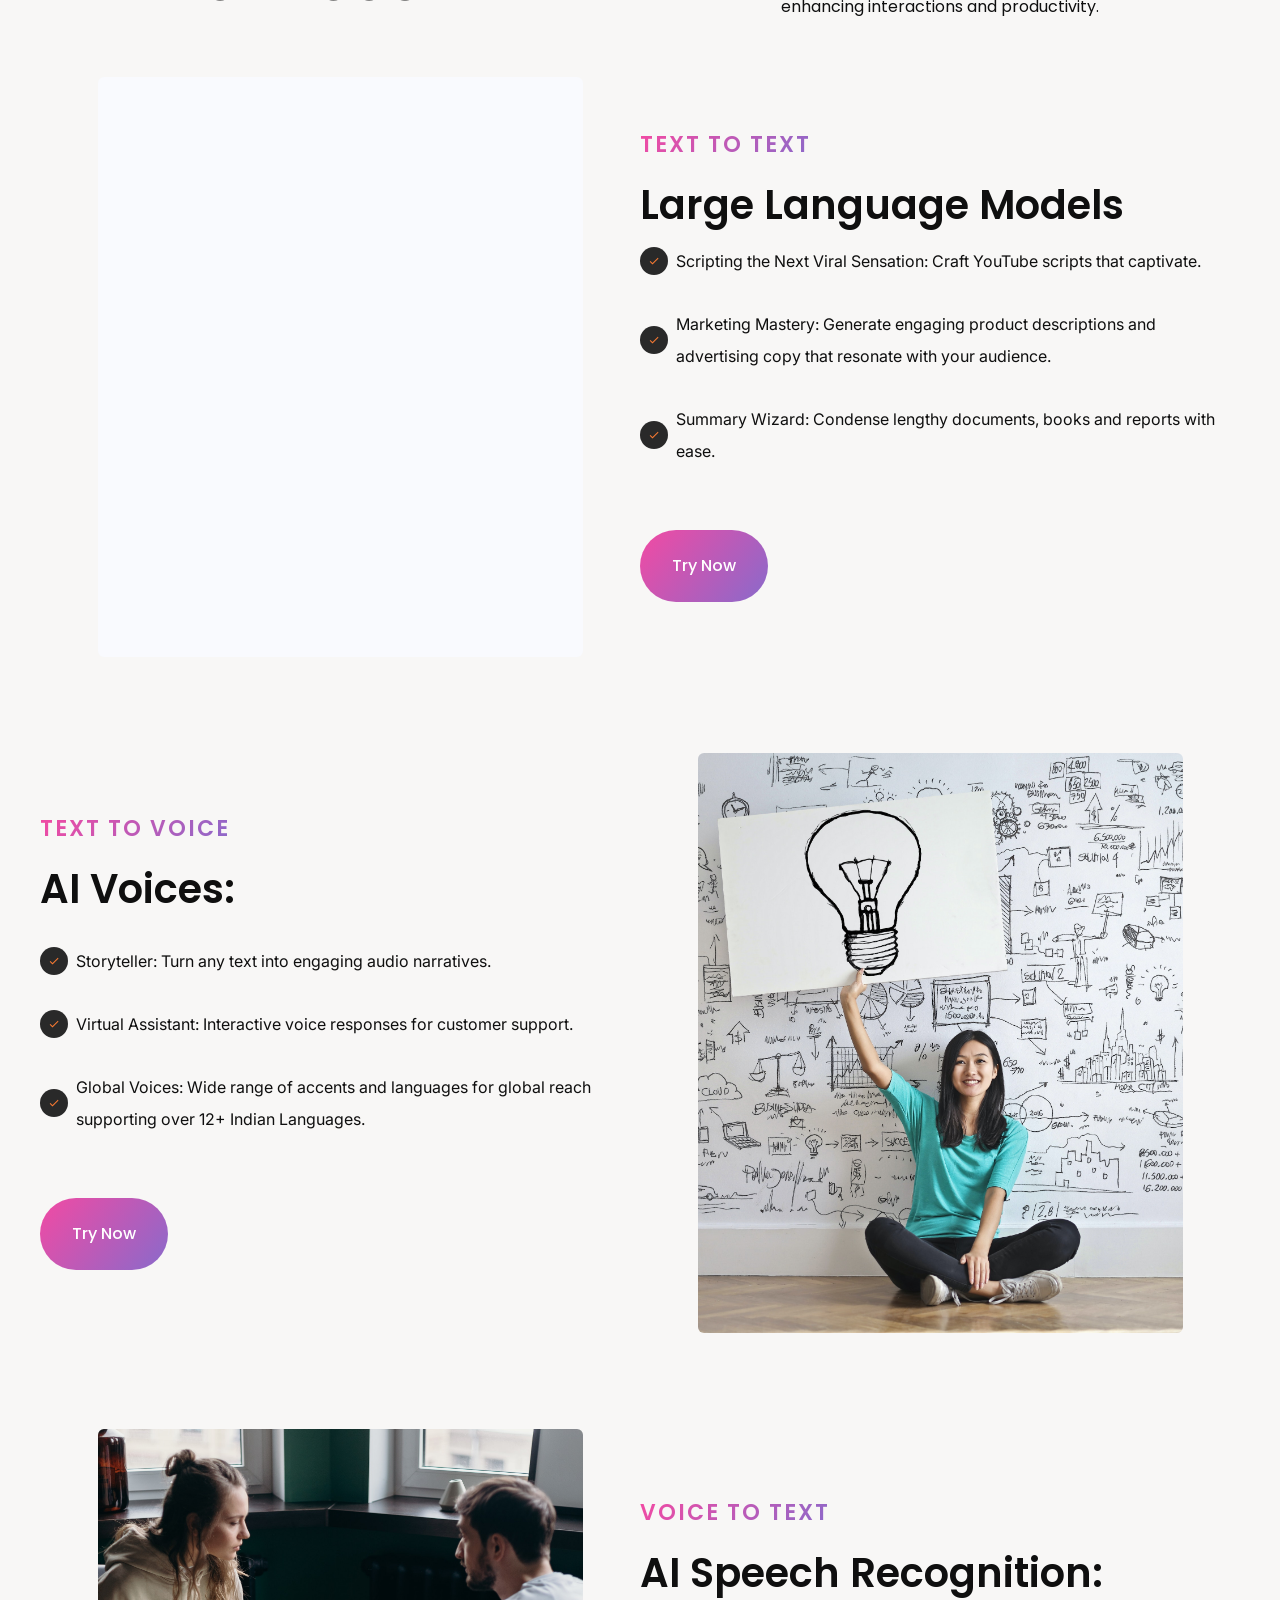
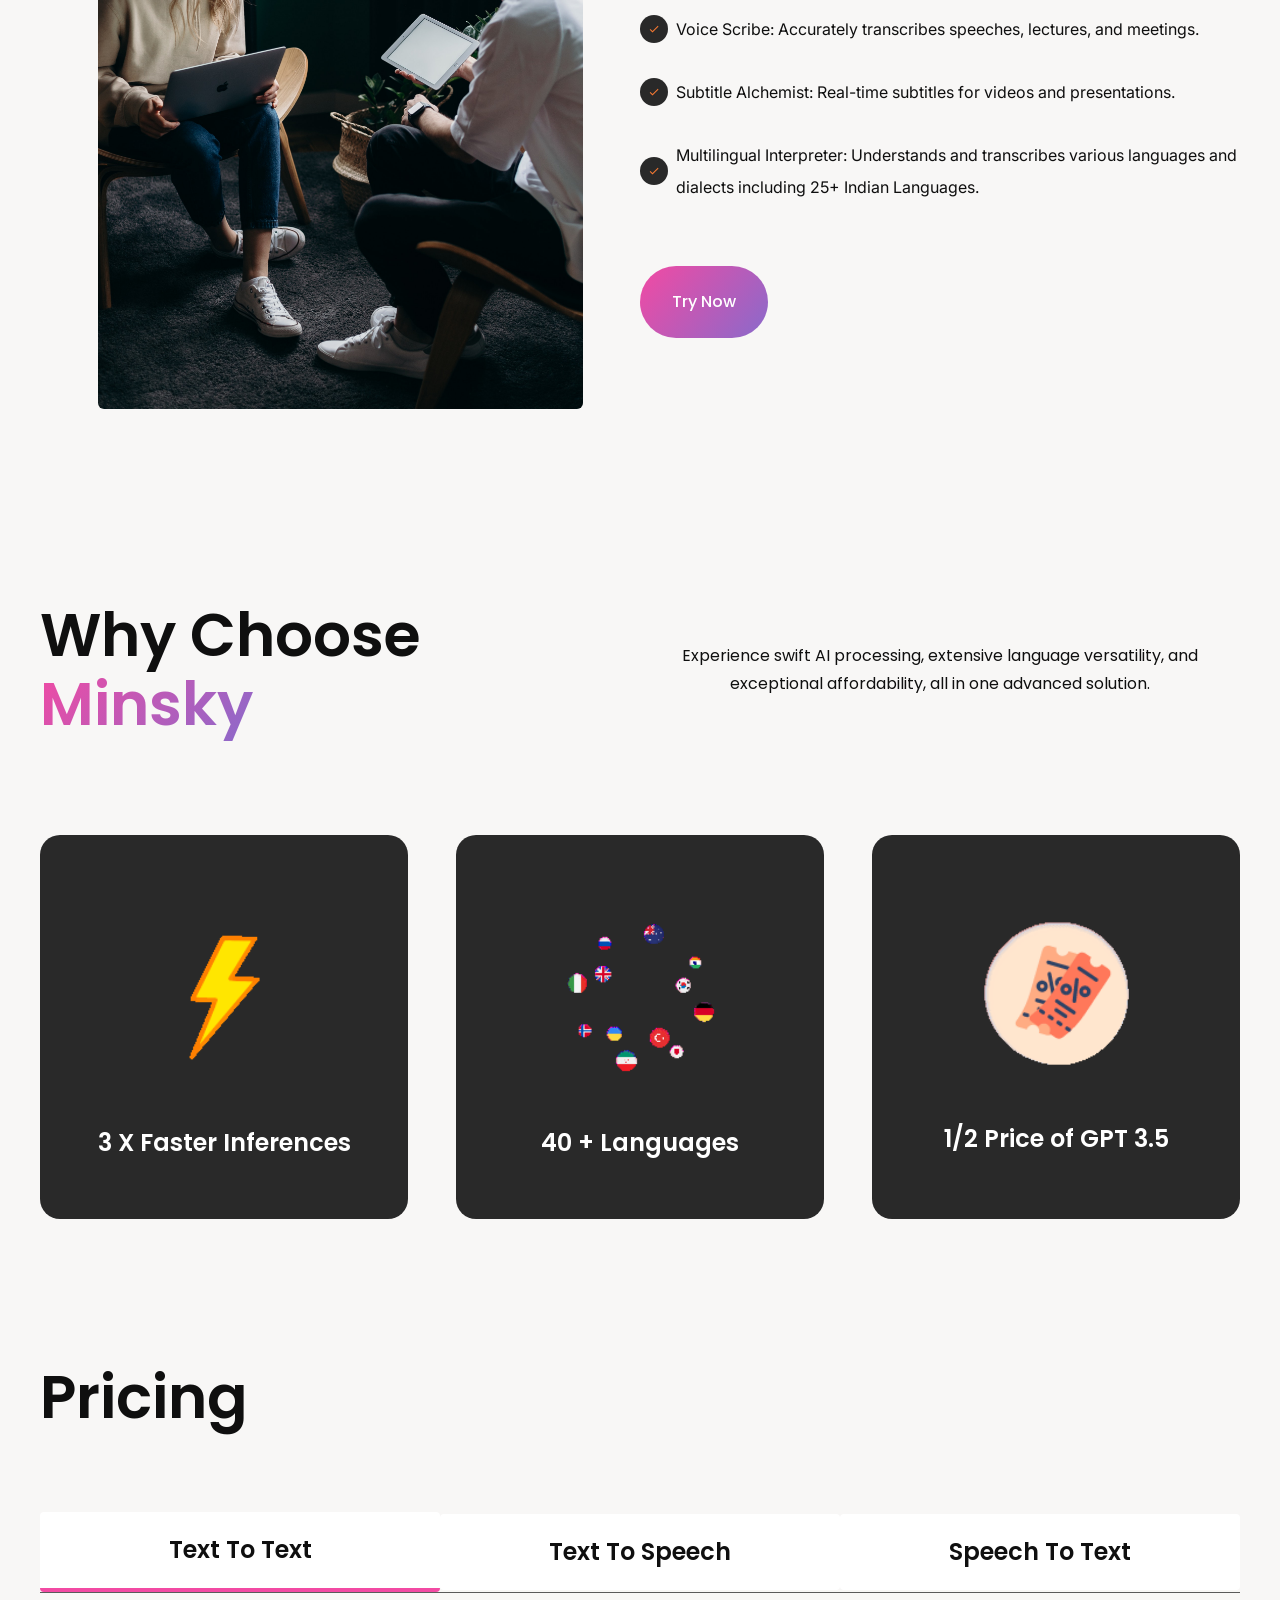
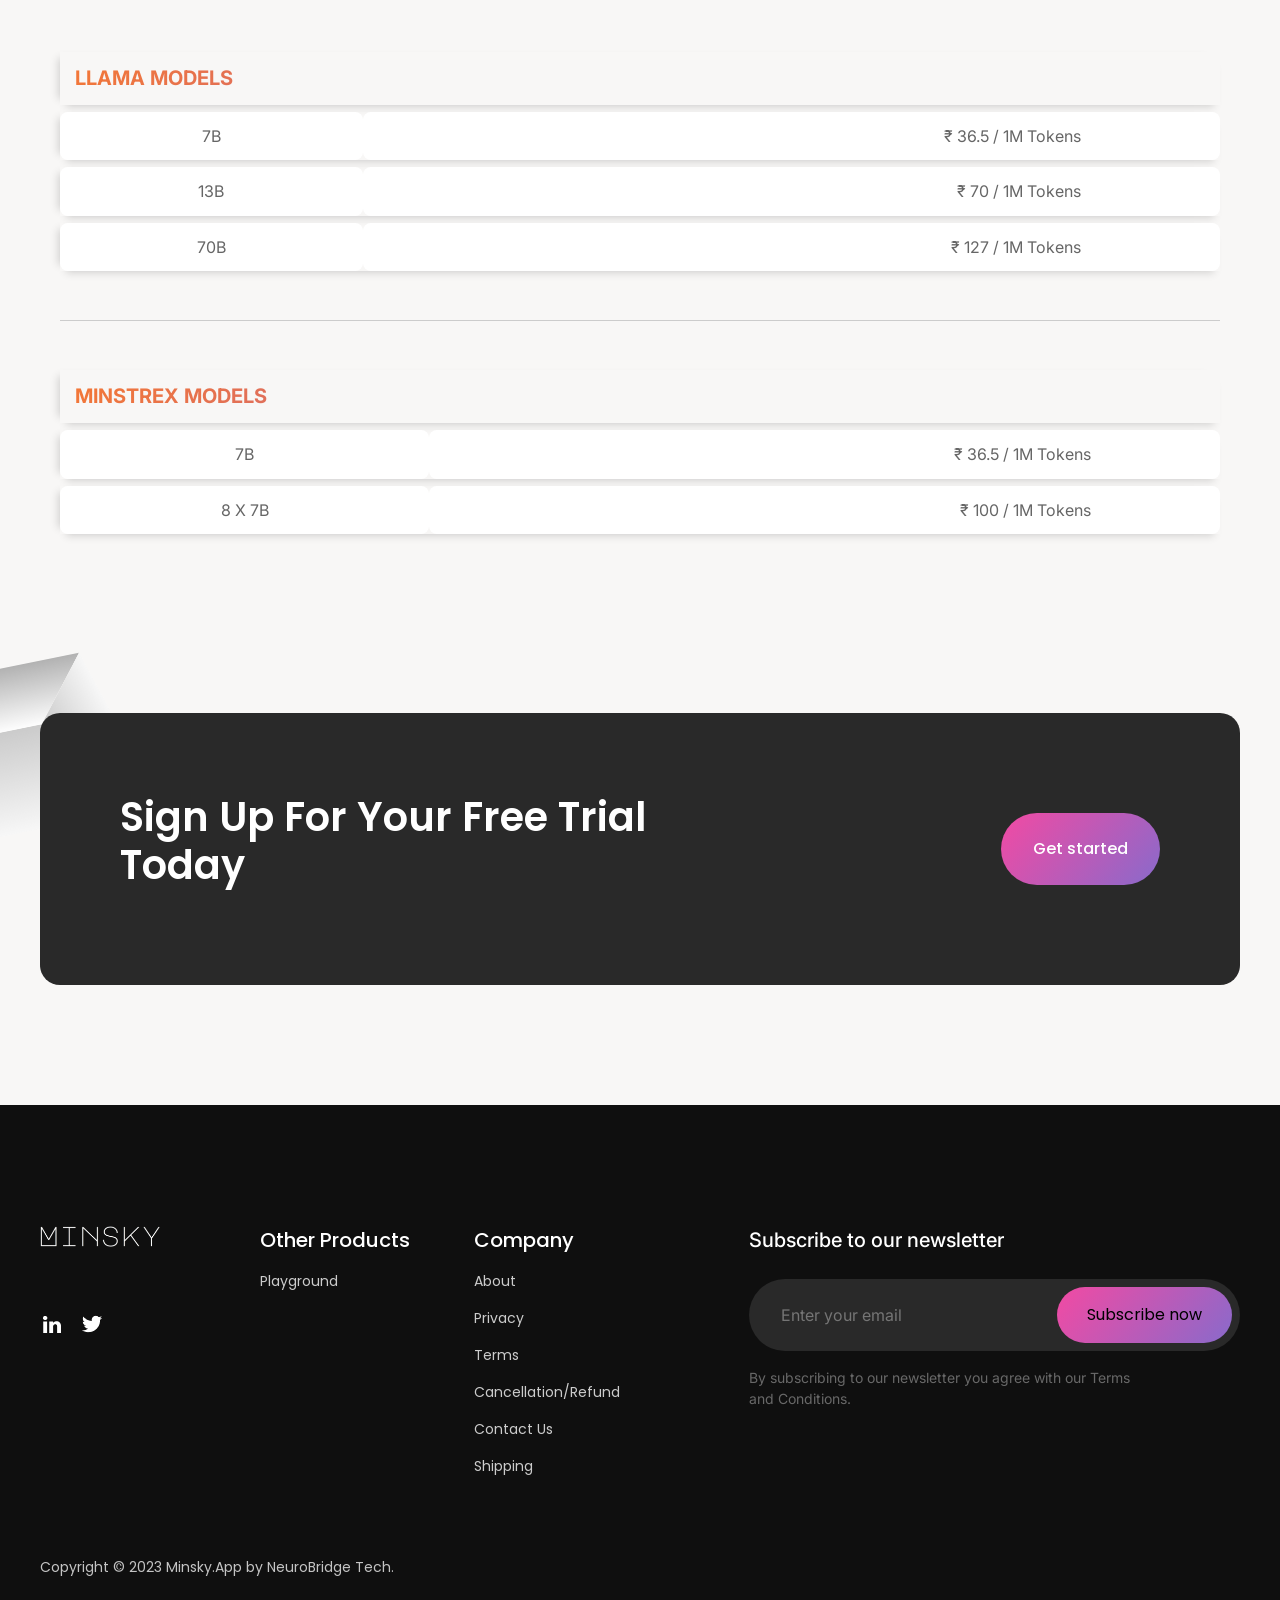
==== commit 7cb3ba73: "Merge branch 'main' of https://github.com/neurobridgetech/minsky-website" ====
--- a/index.html
+++ b/index.html
@@ -3,12 +3,13 @@
 
 <head>
   <!-- Google tag (gtag.js) -->
-  <script async src="https://www.googletagmanager.com/gtag/js?id=G-080DMDDV1Z"></script>
+  <script async src="https://www.googletagmanager.com/gtag/js?id=G-NMR8G6HY8X"></script>
   <script>
     window.dataLayer = window.dataLayer || [];
-    function gtag() { dataLayer.push(arguments); }
+    function gtag(){dataLayer.push(arguments);}
     gtag('js', new Date());
-    gtag('config', 'G-080DMDDV1Z');
+
+    gtag('config', 'G-NMR8G6HY8X');
   </script>
 
   <title>Minsky</title>
@@ -616,10 +617,15 @@
                   </div>
                   <div class="home-links1">
                     <span class="footer-link"><a href="https://neurobridge.tech/about" target="_blank">About</a></span>
-                    <span class="footer-link"><a href="https://neurobridge.tech/privacy"
+                    <span class="footer-link"><a href="https://merchant.razorpay.com/policy/NQ01LuvFzgleAg/privacy"
                         target="_blank">Privacy</a></span>
-                    <span class="footer-link"><a href="https://neurobridge.tech/tos" target="_blank">Terms</a></span>
-
+                    <span class="footer-link"><a href="https://merchant.razorpay.com/policy/NQ01LuvFzgleAg/terms" target="_blank">Terms</a></span>
+                    <span class="footer-link"><a href="https://merchant.razorpay.com/policy/NQ01LuvFzgleAg/refund"
+                      target="_blank">Cancellation/Refund</a></span>
+                    <span class="footer-link"><a href="https://merchant.razorpay.com/policy/NQ01LuvFzgleAg/contact_us"
+                      target="_blank">Contact Us</a></span>
+                    <span class="footer-link"><a href="https://merchant.razorpay.com/policy/NQ01LuvFzgleAg/shipping"
+                      target="_blank">Shipping</a></span>
                     <!-- <span class="footer-link">News</span> -->
                   </div>
                 </div>
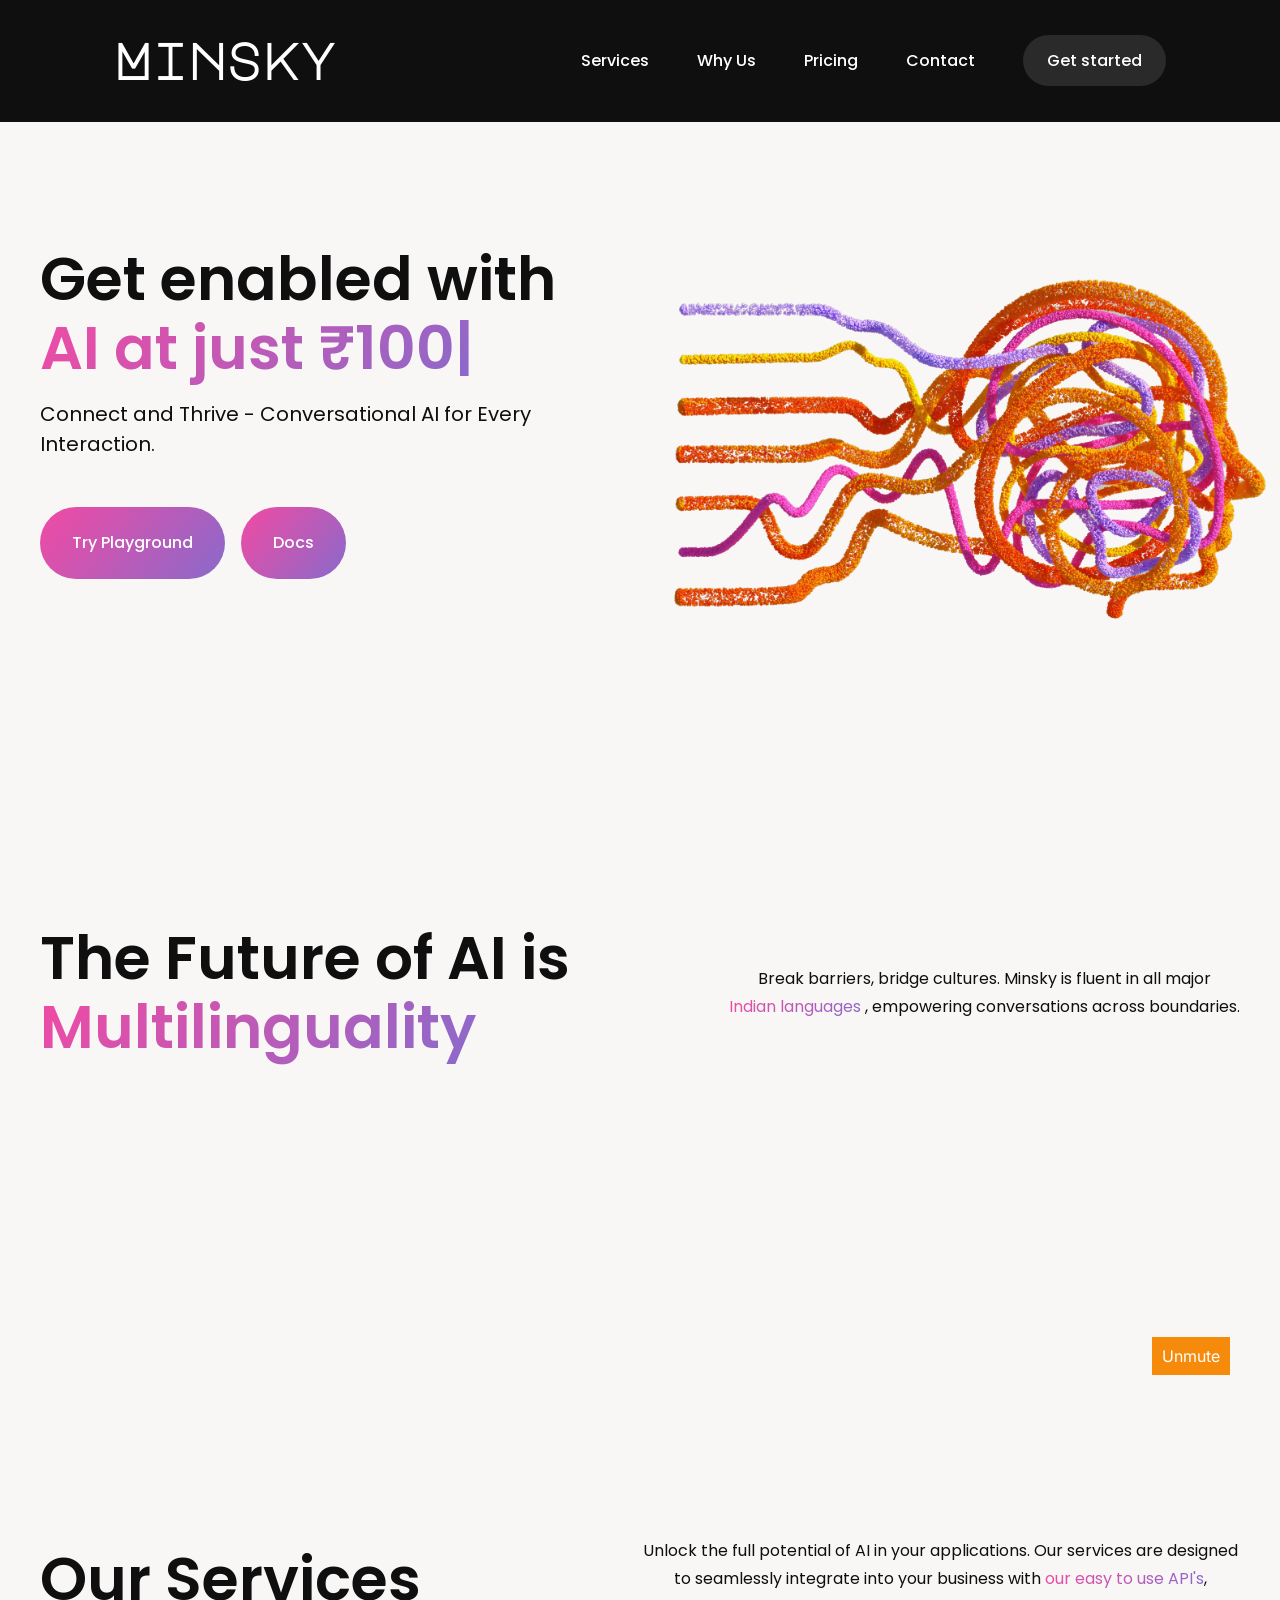
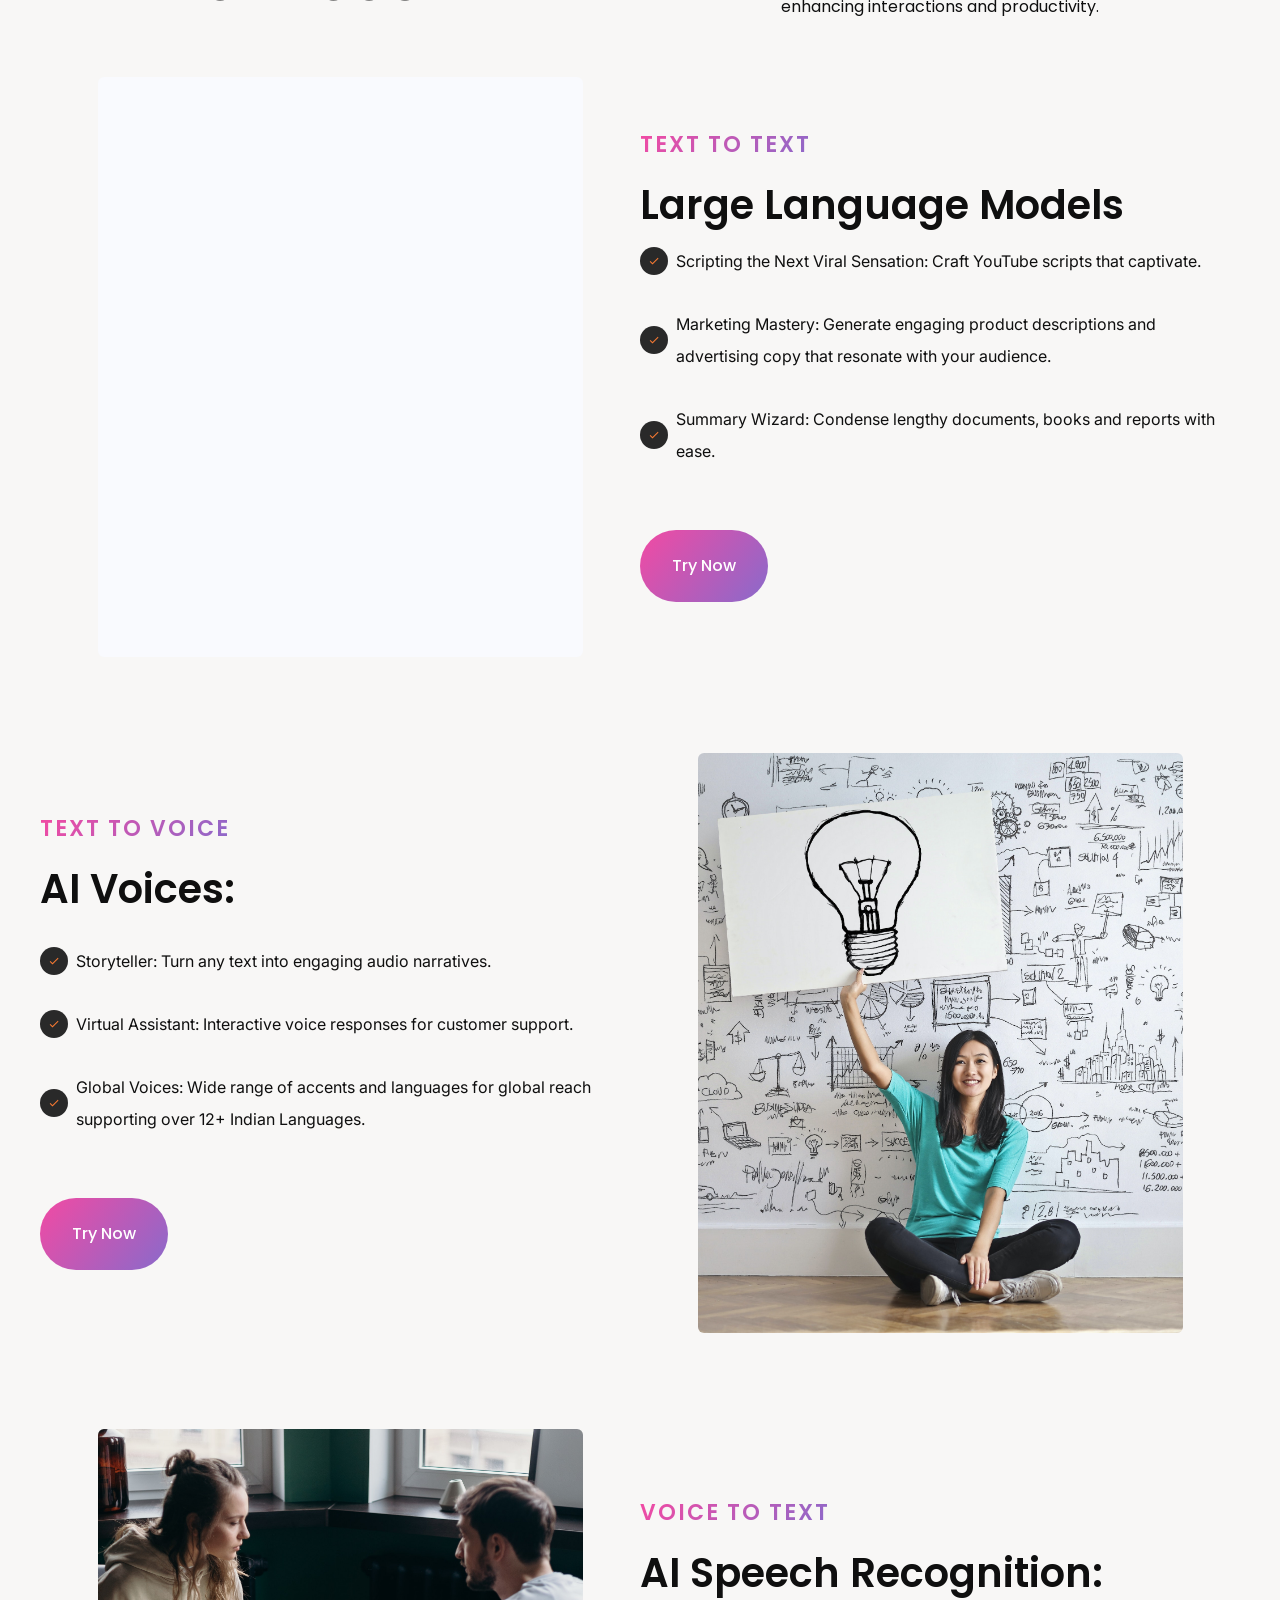
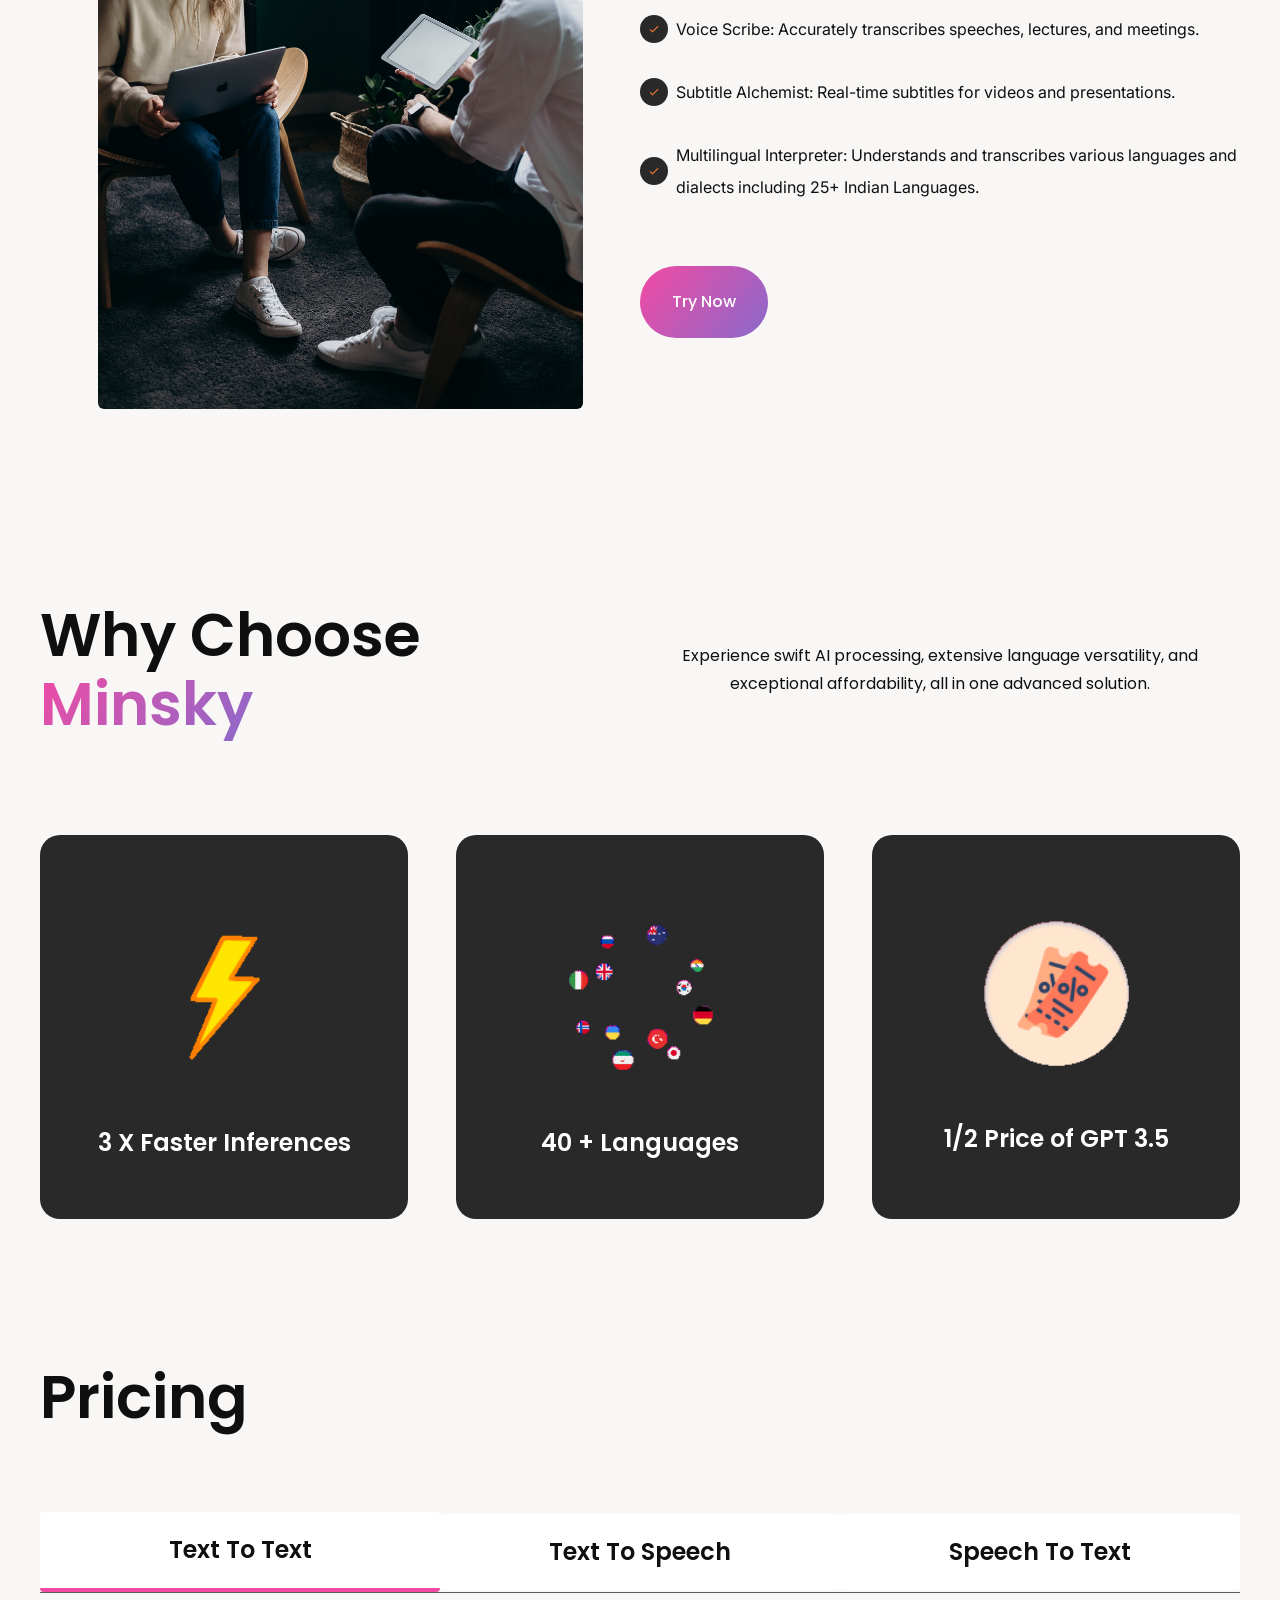
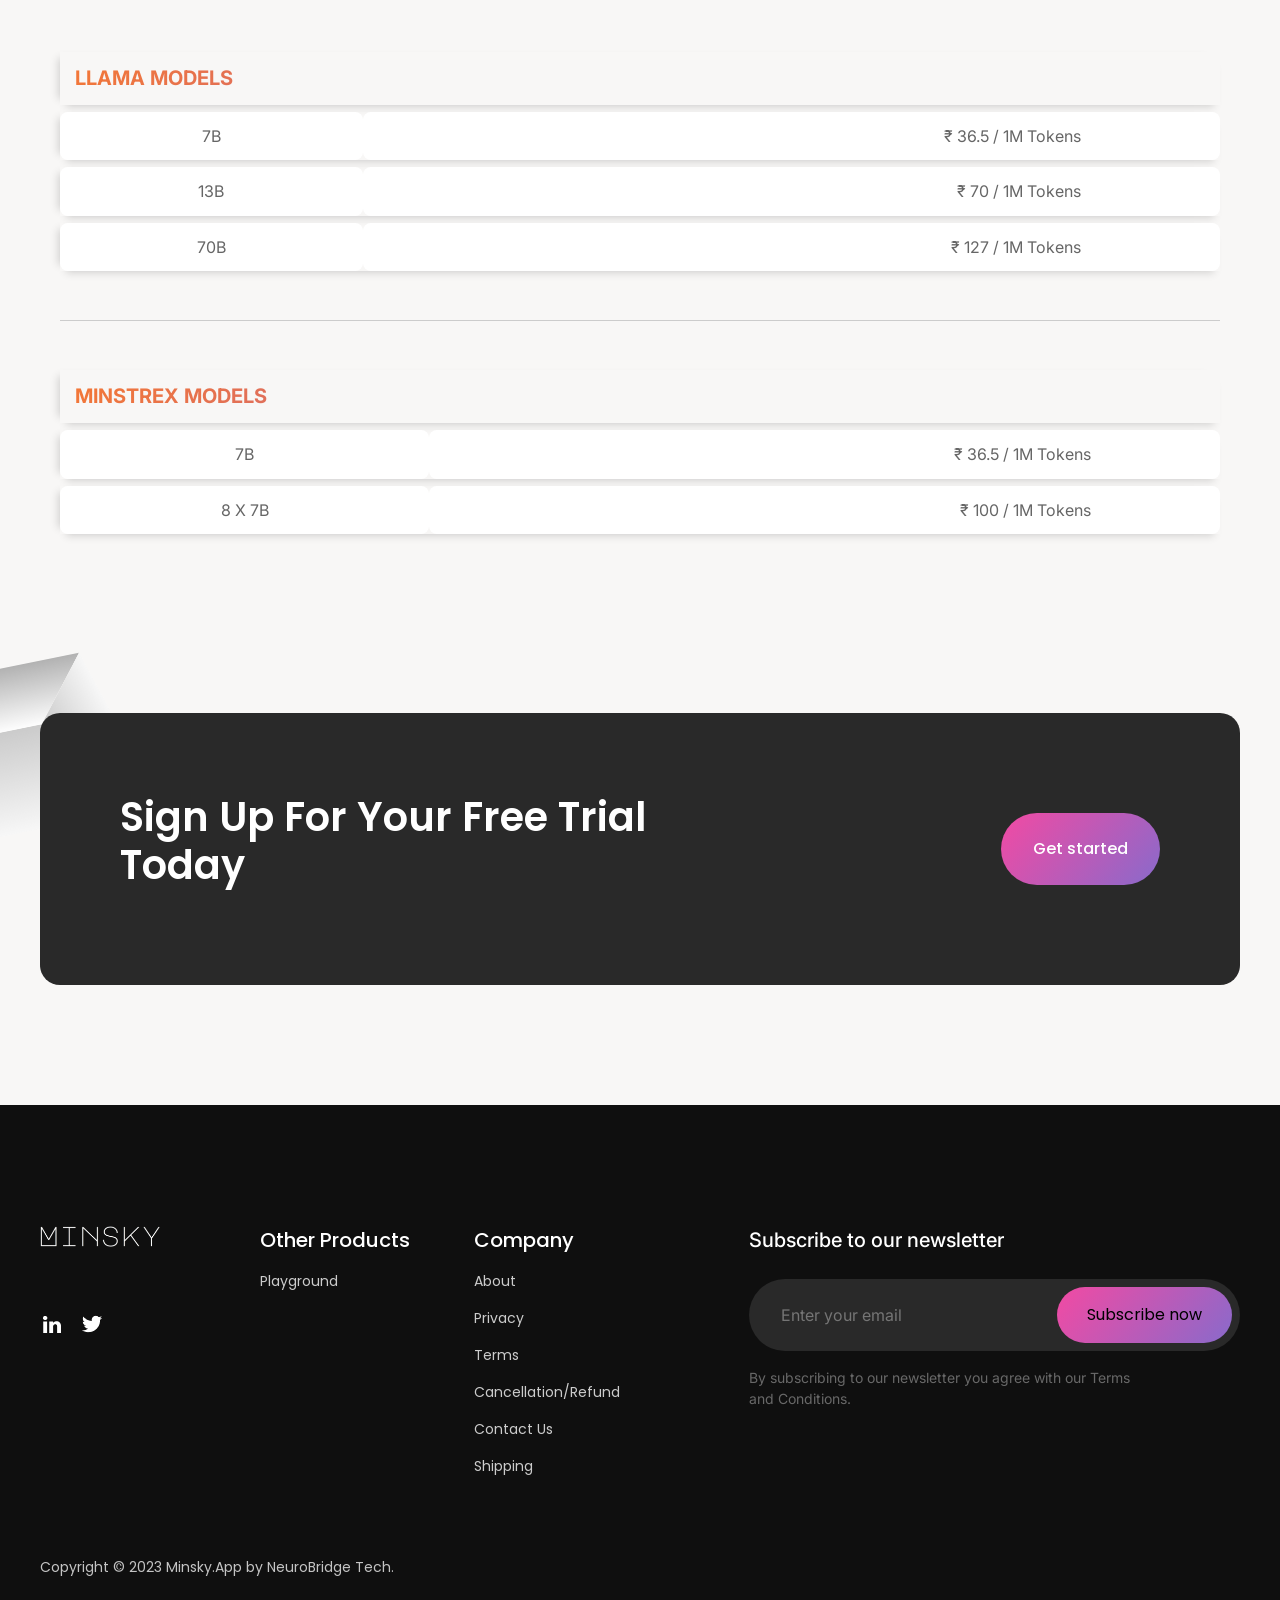
==== commit a674ee63: "changed ASR price" ====
--- a/index.html
+++ b/index.html
@@ -538,7 +538,7 @@
                     </tr>
                     <tr>
                       <td>ASR FS</td>
-                      <td><span class="table-price-data">&#8377; 0.25 / second</span></td>
+                      <td><span class="table-price-data">&#8377; 0.025 / second</span></td>
                     </tr>
                   </tbody>
                 </table>
